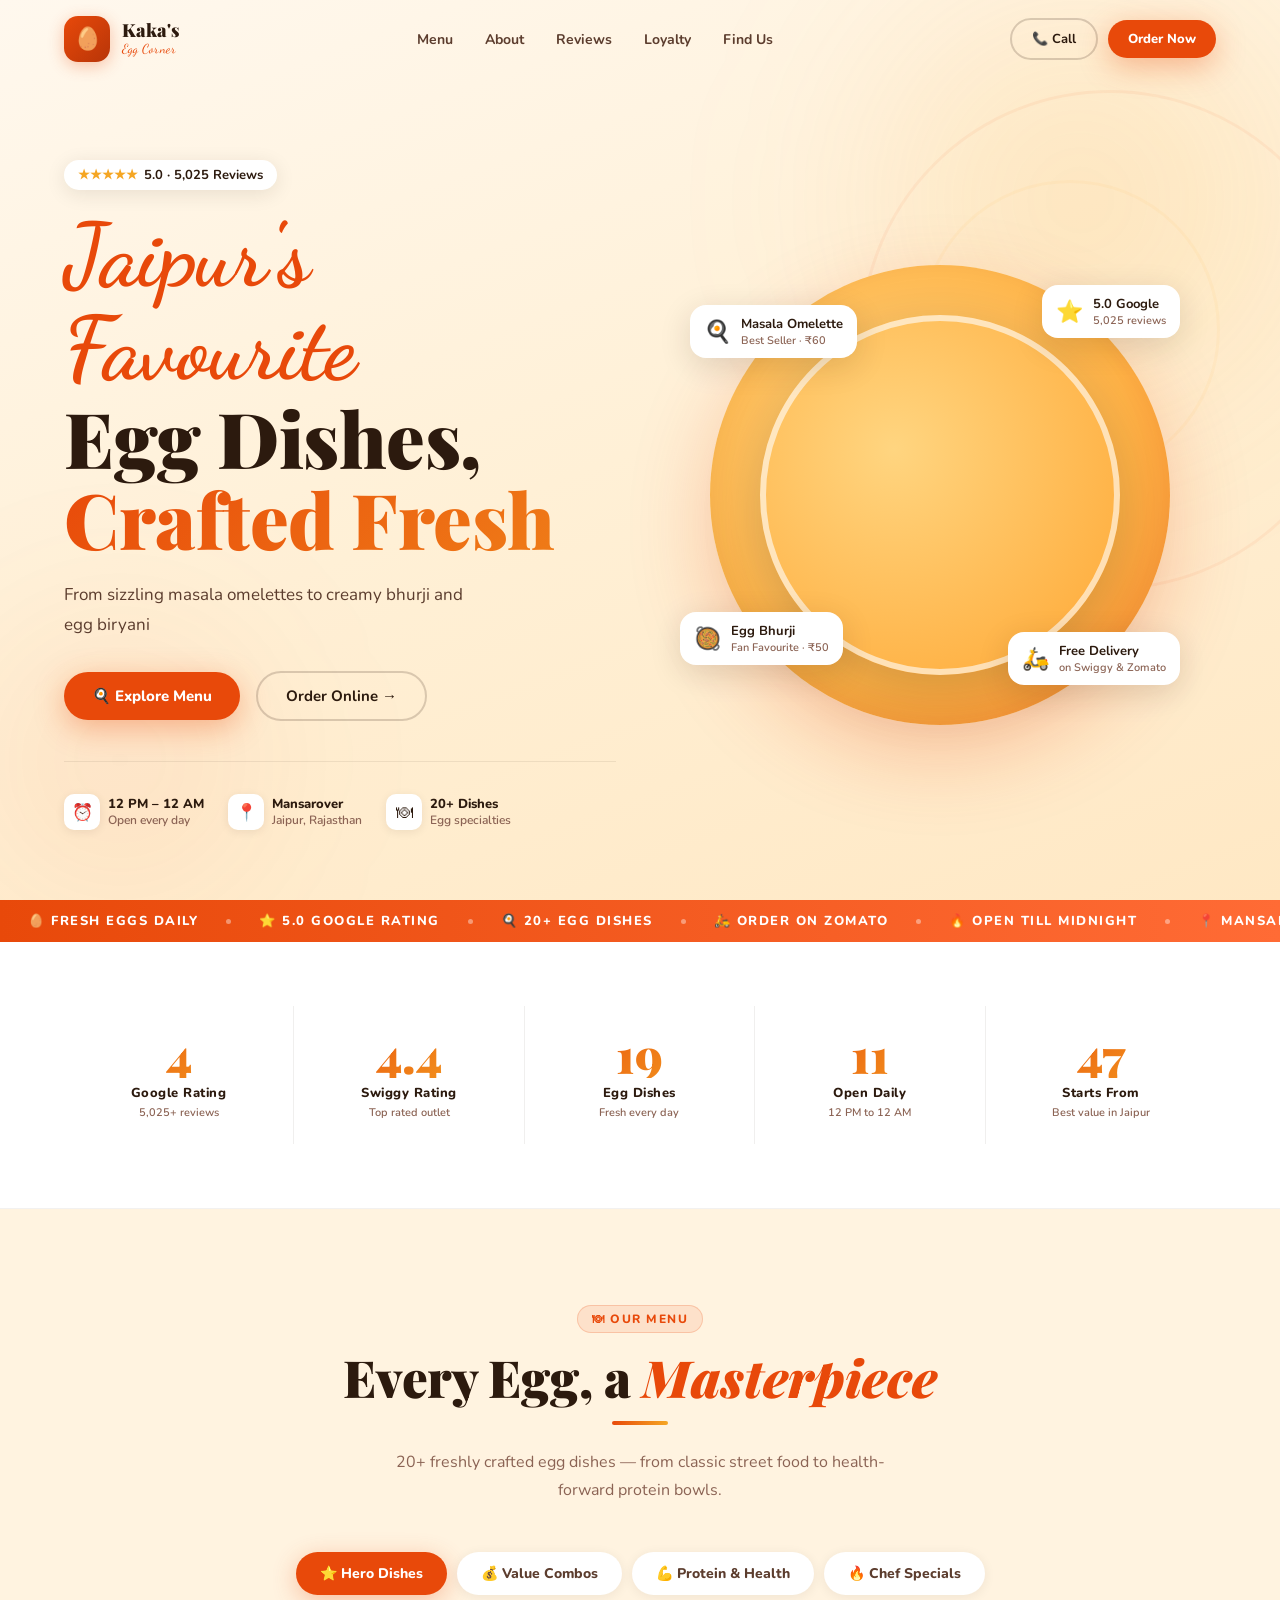
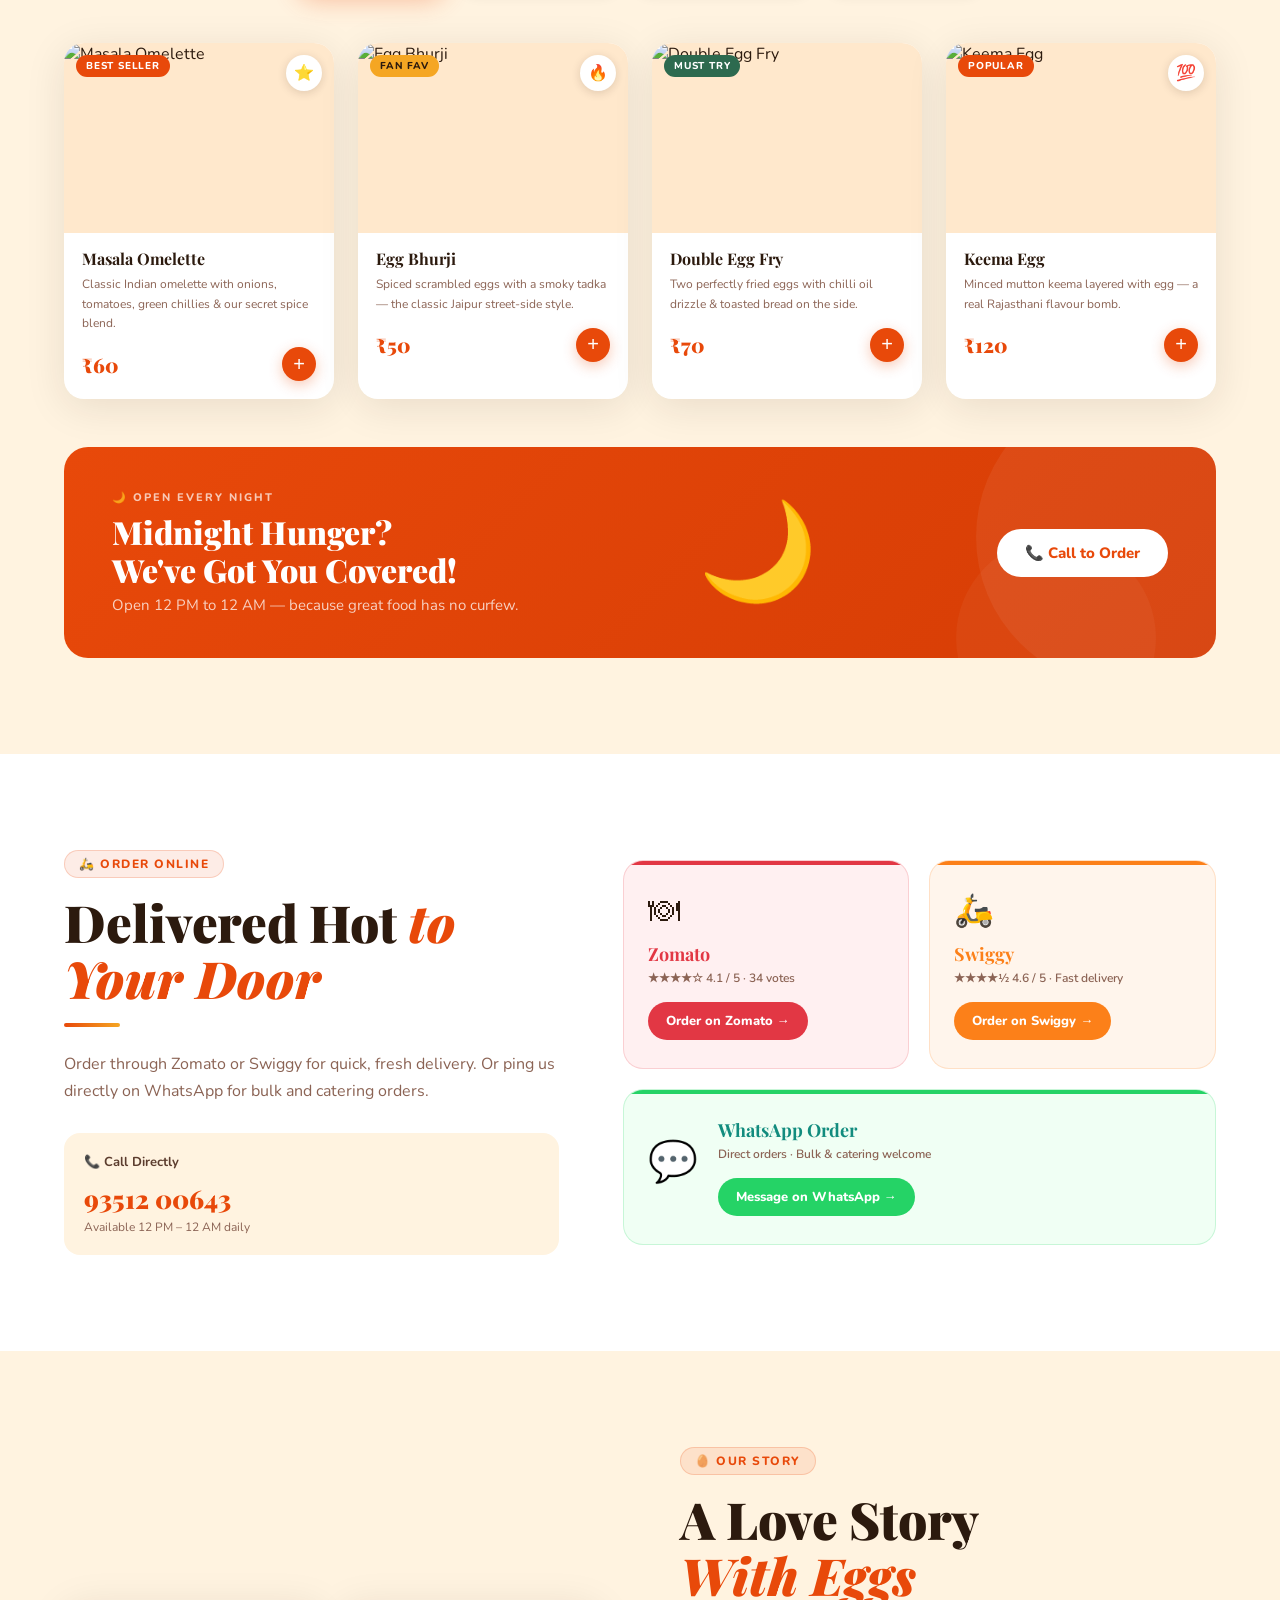
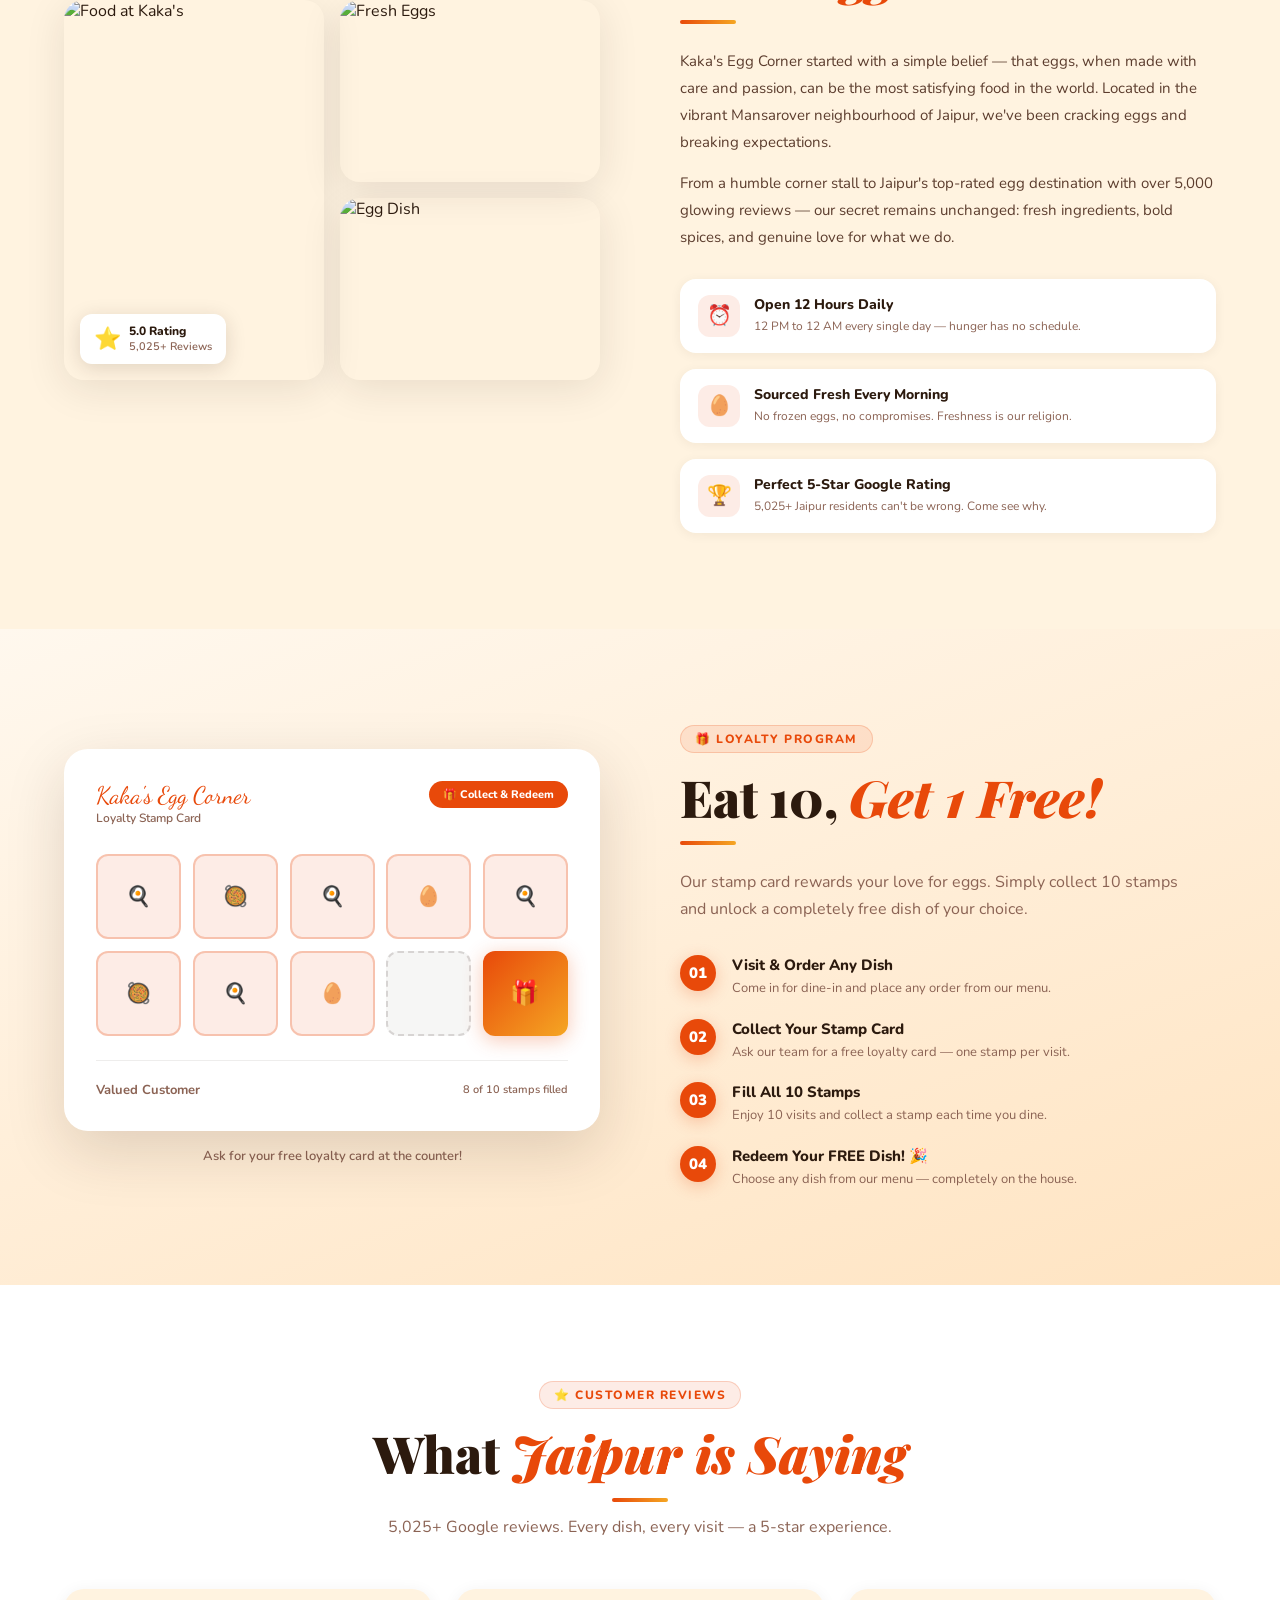
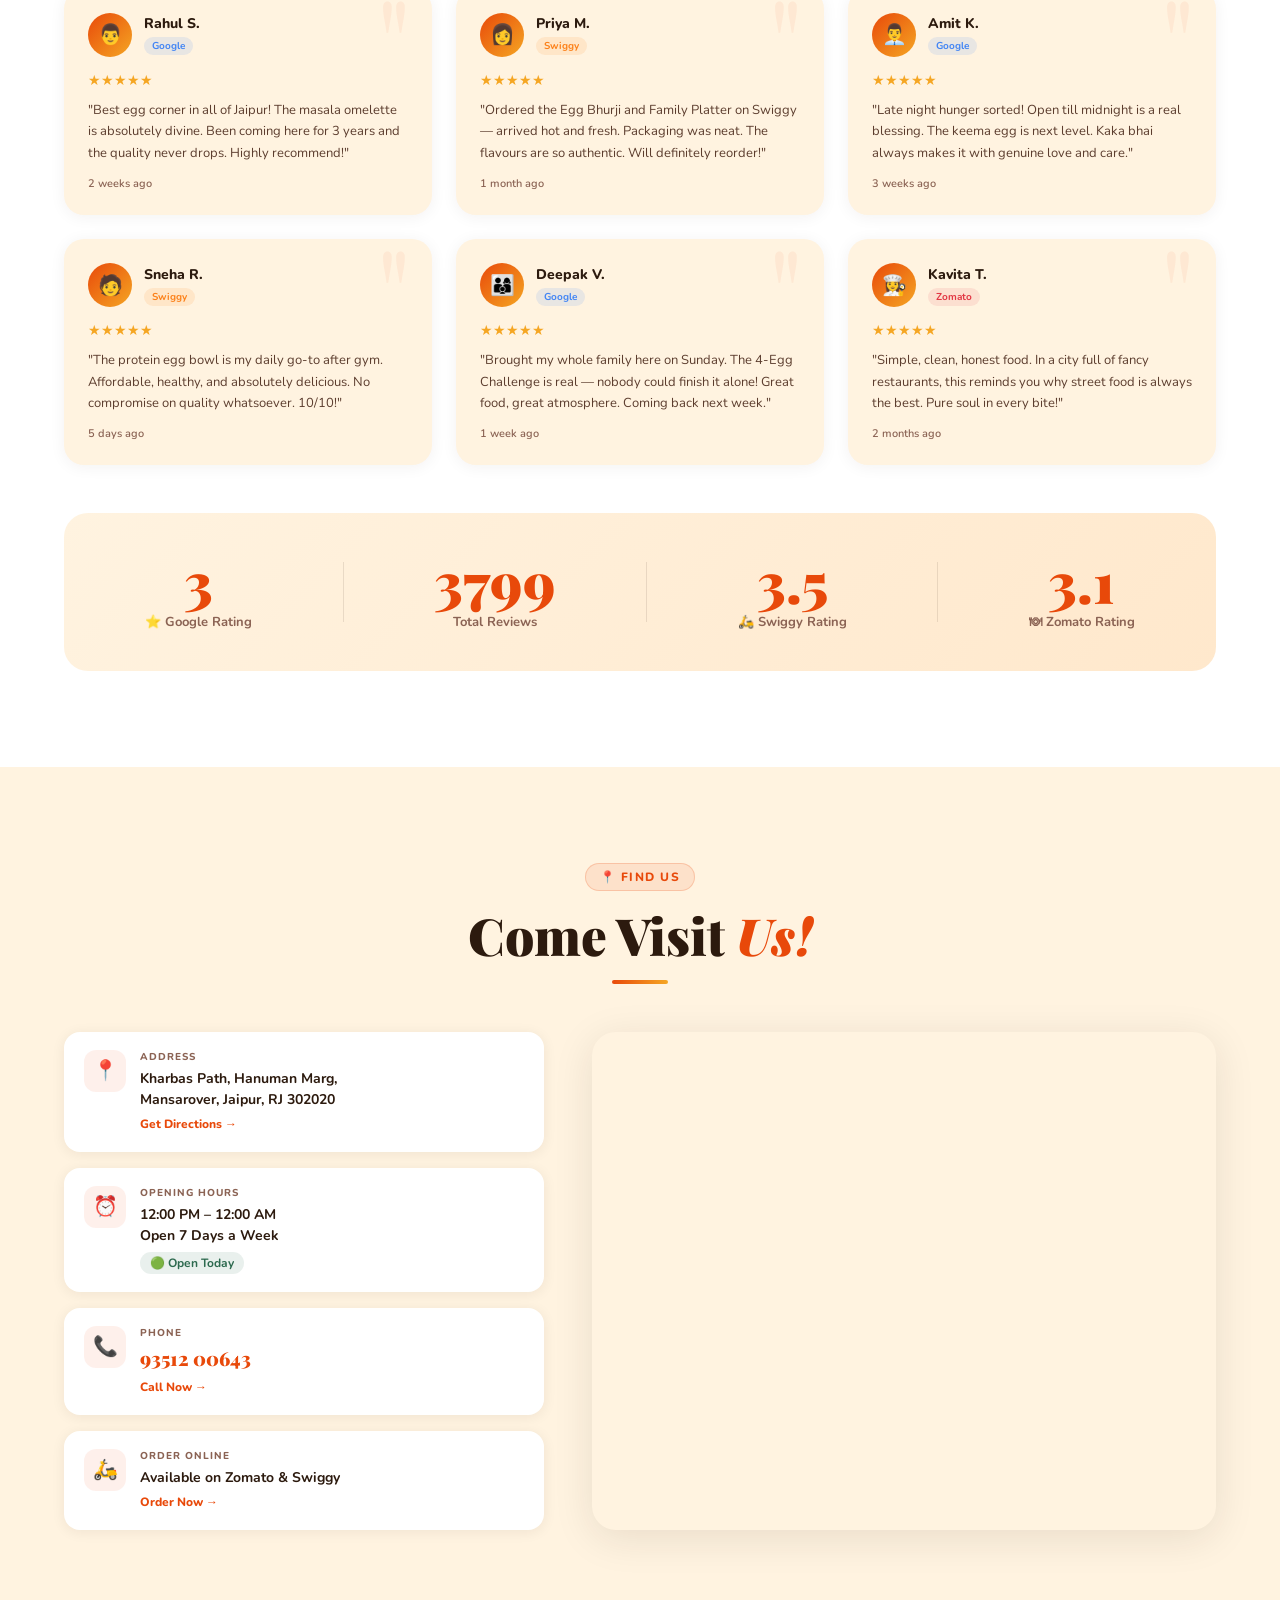
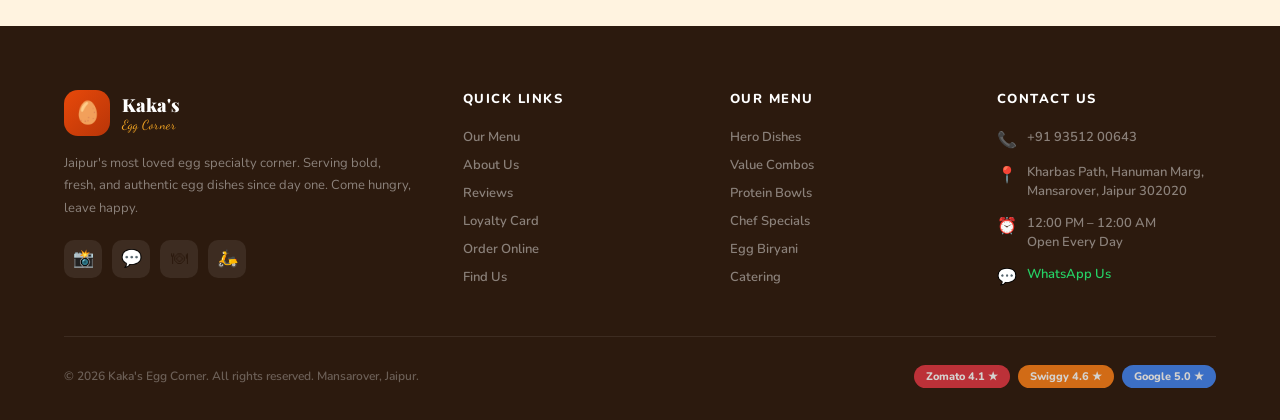
==== index.html @ ade404dc "Add" ====
<!DOCTYPE html>
<html lang="en">
<head>
<meta charset="UTF-8">
<meta name="viewport" content="width=device-width, initial-scale=1.0">
<title>Kaka's Egg Corner — Jaipur's #1 Egg Specialty</title>
<link rel="preconnect" href="https://fonts.googleapis.com">
<link href="https://fonts.googleapis.com/css2?family=Playfair+Display:ital,wght@0,700;0,900;1,700&family=Nunito:wght@400;500;600;700;800&family=Dancing+Script:wght@700&display=swap" rel="stylesheet">
<link rel="stylesheet" href="styles.css">
</head>
<body>

<!-- ===== MOBILE MENU ===== -->
<div class="mobile-menu" id="mobileMenu">
  <button class="mobile-close" onclick="toggleMenu()">&#10005;</button>
  <a href="#menu" onclick="toggleMenu()">Menu</a>
  <a href="#about" onclick="toggleMenu()">About</a>
  <a href="#reviews" onclick="toggleMenu()">Reviews</a>
  <a href="#order" onclick="toggleMenu()">Order</a>
  <a href="#location" onclick="toggleMenu()">Find Us</a>
  <a href="tel:+919351200643" class="btn-primary" style="margin-top:8px">&#128222; Call Now</a>
</div>

<!-- ===== NAVBAR ===== -->
<nav id="navbar">
  <div class="container">
    <div class="nav-inner">
      <a href="#" class="nav-logo">
        <div class="nav-logo-icon">&#129370;</div>
        <div class="nav-logo-text">
          <div class="nav-logo-name">Kaka's</div>
          <div class="nav-logo-sub">Egg Corner</div>
        </div>
      </a>
      <div class="nav-links">
        <a href="#menu">Menu</a>
        <a href="#about">About</a>
        <a href="#reviews">Reviews</a>
        <a href="#loyalty">Loyalty</a>
        <a href="#location">Find Us</a>
      </div>
      <div class="nav-cta">
        <a href="tel:+919351200643" class="btn-outline nav-cta-btn">&#128222; Call</a>
        <a href="#order" class="btn-primary nav-cta-btn">Order Now</a>
      </div>
      <button class="hamburger" onclick="toggleMenu()" aria-label="Menu">
        <span></span><span></span><span></span>
      </button>
    </div>
  </div>
</nav>

<!-- ===== HERO ===== -->
<section id="hero">
  <div class="hero-blob1"></div>
  <div class="hero-blob2"></div>
  <div class="hero-deco1"></div>
  <div class="hero-deco2"></div>
  <div class="container">
    <div class="hero-inner">
      <!-- Text -->
      <div>
        <div class="hero-eyebrow">
          <div class="hero-rating-pill">
            <span class="stars">&#9733;&#9733;&#9733;&#9733;&#9733;</span>
            <span>5.0 &middot; 5,025 Reviews</span>
          </div>
        </div>
        <h1 class="hero-h1">
          <span class="cursive">Jaipur's Favourite</span>
          <span>Egg Dishes,</span><br>
          <span class="highlight">Crafted Fresh</span>
        </h1>
        <p class="hero-desc">
          From sizzling masala omelettes to creamy bhurji and egg biryani — every dish
          made fresh daily with the finest spices. Dine in or order online at Mansarover, Jaipur.
        </p>
        <div class="hero-actions">
          <a href="#menu" class="btn-primary">&#127859; Explore Menu</a>
          <a href="#order" class="btn-outline">Order Online &rarr;</a>
        </div>
        <div class="hero-meta">
          <div class="hero-meta-item">
            <div class="hero-meta-icon">&#9200;</div>
            <div class="hero-meta-text"><strong>12 PM – 12 AM</strong>Open every day</div>
          </div>
          <div class="hero-meta-item">
            <div class="hero-meta-icon">&#128205;</div>
            <div class="hero-meta-text"><strong>Mansarover</strong>Jaipur, Rajasthan</div>
          </div>
          <div class="hero-meta-item">
            <div class="hero-meta-icon">&#127869;</div>
            <div class="hero-meta-text"><strong>20+ Dishes</strong>Egg specialties</div>
          </div>
        </div>
      </div>

      <!-- Visual -->
      <div class="hero-visual">
        <div class="hero-plate-wrap">
          <div class="hero-plate-bg"></div>
          <div class="hero-plate-img">
            <img src="https://images.unsplash.com/photo-1482049016688-2d3e1b311543?w=500&h=500&fit=crop&q=80" alt="Egg Dish">
          </div>

          <div class="float-card fc-tl">
            <div class="float-card-emoji">&#127859;</div>
            <div>
              <div>Masala Omelette</div>
              <div class="float-card-sub">Best Seller &middot; &#8377;60</div>
            </div>
          </div>

          <div class="float-card fc-tr">
            <div class="float-card-emoji">&#11088;</div>
            <div>
              <div>5.0 Google</div>
              <div class="float-card-sub">5,025 reviews</div>
            </div>
          </div>

          <div class="float-card fc-bl">
            <div class="float-card-emoji">&#129368;</div>
            <div>
              <div>Egg Bhurji</div>
              <div class="float-card-sub">Fan Favourite &middot; &#8377;50</div>
            </div>
          </div>

          <div class="float-card fc-br">
            <div class="float-card-emoji">&#128757;</div>
            <div>
              <div>Free Delivery</div>
              <div class="float-card-sub">on Swiggy &amp; Zomato</div>
            </div>
          </div>
        </div>
      </div>
    </div>
  </div>
</section>

<!-- ===== TICKER ===== -->
<div class="ticker-wrap">
  <div class="ticker-track">
    <div class="ticker-item">&#129370; Fresh Eggs Daily</div><div class="ticker-dot"></div>
    <div class="ticker-item">&#11088; 5.0 Google Rating</div><div class="ticker-dot"></div>
    <div class="ticker-item">&#127859; 20+ Egg Dishes</div><div class="ticker-dot"></div>
    <div class="ticker-item">&#128757; Order on Zomato</div><div class="ticker-dot"></div>
    <div class="ticker-item">&#128293; Open Till Midnight</div><div class="ticker-dot"></div>
    <div class="ticker-item">&#128205; Mansarover, Jaipur</div><div class="ticker-dot"></div>
    <div class="ticker-item">&#129370; Fresh Eggs Daily</div><div class="ticker-dot"></div>
    <div class="ticker-item">&#11088; 5.0 Google Rating</div><div class="ticker-dot"></div>
    <div class="ticker-item">&#127859; 20+ Egg Dishes</div><div class="ticker-dot"></div>
    <div class="ticker-item">&#128757; Order on Swiggy</div><div class="ticker-dot"></div>
    <div class="ticker-item">&#128293; Open Till Midnight</div><div class="ticker-dot"></div>
    <div class="ticker-item">&#128205; Mansarover, Jaipur</div><div class="ticker-dot"></div>
  </div>
</div>

<!-- ===== STATS ===== -->
<section id="stats">
  <div class="container">
    <div class="stats-grid">
      <div class="stat-item reveal">
        <div class="stat-num">5.0</div>
        <div class="stat-label">Google Rating</div>
        <div class="stat-sub">5,025+ reviews</div>
      </div>
      <div class="stat-item reveal reveal-delay-1">
        <div class="stat-num">4.6</div>
        <div class="stat-label">Swiggy Rating</div>
        <div class="stat-sub">Top rated outlet</div>
      </div>
      <div class="stat-item reveal reveal-delay-2">
        <div class="stat-num">20+</div>
        <div class="stat-label">Egg Dishes</div>
        <div class="stat-sub">Fresh every day</div>
      </div>
      <div class="stat-item reveal reveal-delay-3">
        <div class="stat-num">12h</div>
        <div class="stat-label">Open Daily</div>
        <div class="stat-sub">12 PM to 12 AM</div>
      </div>
      <div class="stat-item reveal reveal-delay-4">
        <div class="stat-num">&#8377;50</div>
        <div class="stat-label">Starts From</div>
        <div class="stat-sub">Best value in Jaipur</div>
      </div>
    </div>
  </div>
</section>

<!-- ===== MENU ===== -->
<section id="menu" class="section-pad">
  <div class="container">
    <div class="menu-header reveal">
      <span class="tag">&#127869; Our Menu</span>
      <h2 class="section-title">Every Egg, a <em>Masterpiece</em></h2>
      <div class="divider"></div>
      <p class="section-sub" style="margin: 0 auto; text-align: center;">
        20+ freshly crafted egg dishes — from classic street food to health-forward protein bowls.
      </p>
    </div>

    <!-- Tabs -->
    <div class="menu-tabs">
      <button class="tab-btn active" onclick="showTab('hero-dishes',this)">&#11088; Hero Dishes</button>
      <button class="tab-btn" onclick="showTab('combos',this)">&#128176; Value Combos</button>
      <button class="tab-btn" onclick="showTab('protein',this)">&#128170; Protein &amp; Health</button>
      <button class="tab-btn" onclick="showTab('specials',this)">&#128293; Chef Specials</button>
    </div>

    <!-- Hero Dishes -->
    <div id="hero-dishes" class="menu-panel active">
      <div class="dishes-grid">
        <div class="dish-card reveal">
          <div class="dish-img-wrap">
            <img src="https://images.unsplash.com/photo-1510693206972-df098062cb71?w=400&h=220&fit=crop&q=80" alt="Masala Omelette">
            <span class="dish-tag-badge badge-hot">Best Seller</span>
            <span class="dish-popular-badge">&#11088;</span>
          </div>
          <div class="dish-body">
            <div class="dish-name">Masala Omelette</div>
            <div class="dish-desc">Classic Indian omelette with onions, tomatoes, green chillies &amp; our secret spice blend.</div>
            <div class="dish-footer">
              <div class="dish-price">&#8377;60</div>
              <button class="dish-add-btn">+</button>
            </div>
          </div>
        </div>

        <div class="dish-card reveal reveal-delay-1">
          <div class="dish-img-wrap">
            <img src="https://images.unsplash.com/photo-1525351484163-7529414344d8?w=400&h=220&fit=crop&q=80" alt="Egg Bhurji">
            <span class="dish-tag-badge badge-fav">Fan Fav</span>
            <span class="dish-popular-badge">&#128293;</span>
          </div>
          <div class="dish-body">
            <div class="dish-name">Egg Bhurji</div>
            <div class="dish-desc">Spiced scrambled eggs with a smoky tadka — the classic Jaipur street-side style.</div>
            <div class="dish-footer">
              <div class="dish-price">&#8377;50</div>
              <button class="dish-add-btn">+</button>
            </div>
          </div>
        </div>

        <div class="dish-card reveal reveal-delay-2">
          <div class="dish-img-wrap">
            <img src="https://images.unsplash.com/photo-1490645935967-10de6ba17061?w=400&h=220&fit=crop&q=80" alt="Double Egg Fry">
            <span class="dish-tag-badge badge-new">Must Try</span>
          </div>
          <div class="dish-body">
            <div class="dish-name">Double Egg Fry</div>
            <div class="dish-desc">Two perfectly fried eggs with chilli oil drizzle &amp; toasted bread on the side.</div>
            <div class="dish-footer">
              <div class="dish-price">&#8377;70</div>
              <button class="dish-add-btn">+</button>
            </div>
          </div>
        </div>

        <div class="dish-card reveal reveal-delay-3">
          <div class="dish-img-wrap">
            <img src="https://images.unsplash.com/photo-1574484284002-952d92456975?w=400&h=220&fit=crop&q=80" alt="Keema Egg">
            <span class="dish-tag-badge badge-hot">Popular</span>
            <span class="dish-popular-badge">&#128175;</span>
          </div>
          <div class="dish-body">
            <div class="dish-name">Keema Egg</div>
            <div class="dish-desc">Minced mutton keema layered with egg — a real Rajasthani flavour bomb.</div>
            <div class="dish-footer">
              <div class="dish-price">&#8377;120</div>
              <button class="dish-add-btn">+</button>
            </div>
          </div>
        </div>
      </div>
    </div>

    <!-- Value Combos -->
    <div id="combos" class="menu-panel">
      <div class="dishes-grid">
        <div class="dish-card">
          <div class="dish-img-wrap">
            <img src="https://images.unsplash.com/photo-1528736235302-52922df5c122?w=400&h=220&fit=crop&q=80" alt="Student Special">
            <span class="dish-tag-badge badge-deal">&#8377;99 Deal</span>
          </div>
          <div class="dish-body">
            <div class="dish-name">Student Special</div>
            <div class="dish-desc">2 masala omelettes + bread + chai — perfect fuel for students.</div>
            <div class="dish-footer"><div class="dish-price">&#8377;99</div><button class="dish-add-btn">+</button></div>
          </div>
        </div>
        <div class="dish-card">
          <div class="dish-img-wrap">
            <img src="https://images.unsplash.com/photo-1504674900247-0877df9cc836?w=400&h=220&fit=crop&q=80" alt="Egg Feast Box">
            <span class="dish-tag-badge badge-fav">Value</span>
          </div>
          <div class="dish-body">
            <div class="dish-name">Egg Feast Box</div>
            <div class="dish-desc">Bhurji + Omelette + Paratha + Raita — the full spread in one box.</div>
            <div class="dish-footer"><div class="dish-price">&#8377;149</div><button class="dish-add-btn">+</button></div>
          </div>
        </div>
        <div class="dish-card">
          <div class="dish-img-wrap">
            <img src="https://images.unsplash.com/photo-1565299624946-b28f40a0ae38?w=400&h=220&fit=crop&q=80" alt="Night Owl Combo">
          </div>
          <div class="dish-body">
            <div class="dish-name">Night Owl Combo</div>
            <div class="dish-desc">Triple egg dish + masala chai — designed for the midnight hunger crowd.</div>
            <div class="dish-footer"><div class="dish-price">&#8377;130</div><button class="dish-add-btn">+</button></div>
          </div>
        </div>
        <div class="dish-card">
          <div class="dish-img-wrap">
            <img src="https://images.unsplash.com/photo-1498837167922-ddd27525d352?w=400&h=220&fit=crop&q=80" alt="Family Platter">
            <span class="dish-tag-badge badge-new">Share</span>
          </div>
          <div class="dish-body">
            <div class="dish-name">Family Platter</div>
            <div class="dish-desc">6 eggs cooked your style, 4 parathas, 2 chutneys — feeds the whole family.</div>
            <div class="dish-footer"><div class="dish-price">&#8377;220</div><button class="dish-add-btn">+</button></div>
          </div>
        </div>
      </div>
    </div>

    <!-- Protein & Health -->
    <div id="protein" class="menu-panel">
      <div class="dishes-grid">
        <div class="dish-card">
          <div class="dish-img-wrap">
            <img src="https://images.unsplash.com/photo-1512621776951-a57141f2eefd?w=400&h=220&fit=crop&q=80" alt="Protein Bowl">
            <span class="dish-tag-badge badge-new">New</span>
          </div>
          <div class="dish-body">
            <div class="dish-name">Protein Egg Bowl</div>
            <div class="dish-desc">Poached eggs on quinoa with greens &amp; olive drizzle — macro-friendly meal.</div>
            <div class="dish-footer"><div class="dish-price">&#8377;110</div><button class="dish-add-btn">+</button></div>
          </div>
        </div>
        <div class="dish-card">
          <div class="dish-img-wrap">
            <img src="https://images.unsplash.com/photo-1543352634-a1c51d9f1fa7?w=400&h=220&fit=crop&q=80" alt="Keto Platter">
            <span class="dish-tag-badge badge-new">Keto</span>
          </div>
          <div class="dish-body">
            <div class="dish-name">Keto Egg Platter</div>
            <div class="dish-desc">Boiled eggs, avocado salad, no bread — gym-approved, guilt-free eating.</div>
            <div class="dish-footer"><div class="dish-price">&#8377;120</div><button class="dish-add-btn">+</button></div>
          </div>
        </div>
        <div class="dish-card">
          <div class="dish-img-wrap">
            <img src="https://images.unsplash.com/photo-1519984388953-d2406bc725e1?w=400&h=220&fit=crop&q=80" alt="Egg White Omelette">
            <span class="dish-tag-badge badge-new">Low Cal</span>
          </div>
          <div class="dish-body">
            <div class="dish-name">Egg White Omelette</div>
            <div class="dish-desc">Pure protein — egg whites, seasonal vegetables, minimal oil. Clean eating.</div>
            <div class="dish-footer"><div class="dish-price">&#8377;80</div><button class="dish-add-btn">+</button></div>
          </div>
        </div>
        <div class="dish-card">
          <div class="dish-img-wrap">
            <img src="https://images.unsplash.com/photo-1482049016688-2d3e1b311543?w=400&h=220&fit=crop&q=80" alt="Boiled Egg Set">
          </div>
          <div class="dish-body">
            <div class="dish-name">Boiled Egg Set (4)</div>
            <div class="dish-desc">Four perfectly boiled eggs with black salt, pepper &amp; green chutney.</div>
            <div class="dish-footer"><div class="dish-price">&#8377;40</div><button class="dish-add-btn">+</button></div>
          </div>
        </div>
      </div>
    </div>

    <!-- Chef Specials -->
    <div id="specials" class="menu-panel">
      <div class="dishes-grid">
        <div class="dish-card">
          <div class="dish-img-wrap">
            <img src="https://images.unsplash.com/photo-1563379091339-03b21ab4a4f8?w=400&h=220&fit=crop&q=80" alt="Egg Biryani">
            <span class="dish-tag-badge badge-hot">Special</span>
            <span class="dish-popular-badge">&#127835;</span>
          </div>
          <div class="dish-body">
            <div class="dish-name">Egg Biryani</div>
            <div class="dish-desc">Fragrant basmati rice with 3 whole eggs — a Rajasthani twist on a classic.</div>
            <div class="dish-footer"><div class="dish-price">&#8377;160</div><button class="dish-add-btn">+</button></div>
          </div>
        </div>
        <div class="dish-card">
          <div class="dish-img-wrap">
            <img src="https://images.unsplash.com/photo-1569050467447-ce54b3bbc37d?w=400&h=220&fit=crop&q=80" alt="4 Egg Challenge">
            <span class="dish-tag-badge badge-deal">Challenge</span>
            <span class="dish-popular-badge">&#128293;</span>
          </div>
          <div class="dish-body">
            <div class="dish-name">4-Egg Challenge</div>
            <div class="dish-desc">Loaded 4-egg masala omelette — dare to finish it alone? A social media moment!</div>
            <div class="dish-footer"><div class="dish-price">&#8377;160</div><button class="dish-add-btn">+</button></div>
          </div>
        </div>
        <div class="dish-card">
          <div class="dish-img-wrap">
            <img src="https://images.unsplash.com/photo-1559847844-5315695dadae?w=400&h=220&fit=crop&q=80" alt="Egg Curry">
            <span class="dish-tag-badge badge-hot">Popular</span>
          </div>
          <div class="dish-body">
            <div class="dish-name">Egg Curry Rice Box</div>
            <div class="dish-desc">Rich spicy egg curry with steamed basmati rice — a delivery crowd favourite.</div>
            <div class="dish-footer"><div class="dish-price">&#8377;130</div><button class="dish-add-btn">+</button></div>
          </div>
        </div>
        <div class="dish-card">
          <div class="dish-img-wrap">
            <img src="https://images.unsplash.com/photo-1565557623262-b51c2513a641?w=400&h=220&fit=crop&q=80" alt="Egg Wrap">
            <span class="dish-tag-badge badge-new">New</span>
          </div>
          <div class="dish-body">
            <div class="dish-name">Masala Egg Wrap</div>
            <div class="dish-desc">Bhurji wrapped in soft roti with mint chutney, onions &amp; chaat masala.</div>
            <div class="dish-footer"><div class="dish-price">&#8377;90</div><button class="dish-add-btn">+</button></div>
          </div>
        </div>
      </div>
    </div>

    <!-- Special Banner -->
    <div class="special-banner reveal">
      <div class="special-banner-text">
        <div class="special-banner-eyebrow">&#127769; Open Every Night</div>
        <h3>Midnight Hunger?<br>We've Got You Covered!</h3>
        <p>Open 12 PM to 12 AM — because great food has no curfew.</p>
      </div>
      <div class="special-banner-img">&#127769;</div>
      <a href="tel:+919351200643" class="special-banner-cta">&#128222; Call to Order</a>
    </div>
  </div>
</section>

<!-- ===== ORDER ONLINE ===== -->
<section id="order">
  <div class="container">
    <div class="order-inner">
      <div class="reveal">
        <span class="tag">&#128757; Order Online</span>
        <h2 class="section-title">Delivered Hot <em>to Your Door</em></h2>
        <div class="divider"></div>
        <p class="section-sub">
          Order through Zomato or Swiggy for quick, fresh delivery. Or ping us directly on WhatsApp for bulk and catering orders.
        </p>
        <div class="order-call-box">
          <div class="order-call-label">&#128222; Call Directly</div>
          <a href="tel:+919351200643" class="order-call-number">93512 00643</a>
          <div class="order-call-hours">Available 12 PM – 12 AM daily</div>
        </div>
      </div>


      <div class="reveal reveal-delay-1">
        <div class="order-platforms">
          <a href="https://www.zomato.com" target="_blank" rel="noopener" class="platform-card pc-zomato">
            <div class="pc-logo">&#127869;</div>
            <div class="pc-name">Zomato</div>
            <div class="pc-rating">&#9733;&#9733;&#9733;&#9733;&#9734; 4.1 / 5 &middot; 34 votes</div>
            <div class="pc-cta">Order on Zomato &rarr;</div>
          </a>
          <a href="https://www.swiggy.com" target="_blank" rel="noopener" class="platform-card pc-swiggy">
            <div class="pc-logo">&#128757;</div>
            <div class="pc-name">Swiggy</div>
            <div class="pc-rating">&#9733;&#9733;&#9733;&#9733;&#189; 4.6 / 5 &middot; Fast delivery</div>
            <div class="pc-cta">Order on Swiggy &rarr;</div>
          </a>
          <a href="https://wa.me/919351200643?text=Hi%20Kaka's%20Egg%20Corner!%20I'd%20like%20to%20order." target="_blank" rel="noopener" class="platform-card pc-whatsapp">
            <div class="pc-logo">&#128172;</div>
            <div class="pc-whatsapp-body">
              <div class="pc-name">WhatsApp Order</div>
              <div class="pc-rating">Direct orders &middot; Bulk &amp; catering welcome</div>
              <div class="pc-cta">Message on WhatsApp &rarr;</div>
            </div>
          </a>
        </div>
      </div>
    </div>
  </div>
</section>

<!-- ===== ABOUT ===== -->
<section id="about">
  <div class="container">
    <div class="about-inner">
      <!-- Images -->
      <div class="about-img-grid reveal">
        <div class="about-img-card aig-big">
          <img src="https://images.unsplash.com/photo-1504674900247-0877df9cc836?w=400&h=500&fit=crop&q=80" alt="Food at Kaka's" style="height:100%;min-height:380px">
          <div class="about-badge">
            <div class="about-badge-icon">&#11088;</div>
            <div class="about-badge-text">5.0 Rating<span>5,025+ Reviews</span></div>
          </div>
        </div>
        <div class="about-img-card">
          <img src="https://images.unsplash.com/photo-1565299585323-38d6b0865b47?w=300&h=200&fit=crop&q=80" alt="Fresh Eggs" style="height:180px">
        </div>
        <div class="about-img-card">
          <img src="https://images.unsplash.com/photo-1482049016688-2d3e1b311543?w=300&h=200&fit=crop&q=80" alt="Egg Dish" style="height:180px">
        </div>
      </div>

      <!-- Text -->
      <div class="reveal reveal-delay-1">
        <span class="tag">&#129370; Our Story</span>
        <h2 class="section-title">A Love Story<br><em>With Eggs</em></h2>
        <div class="divider"></div>
        <p class="about-text">
          Kaka's Egg Corner started with a simple belief — that eggs, when made with care
          and passion, can be the most satisfying food in the world. Located in the vibrant
          Mansarover neighbourhood of Jaipur, we've been cracking eggs and breaking expectations.
        </p>
        <p class="about-text">
          From a humble corner stall to Jaipur's top-rated egg destination with over 5,000
          glowing reviews — our secret remains unchanged: fresh ingredients, bold spices,
          and genuine love for what we do.
        </p>
        <div class="usp-list">
          <div class="usp-item">
            <div class="usp-icon">&#9200;</div>
            <div><div class="usp-title">Open 12 Hours Daily</div><div class="usp-desc">12 PM to 12 AM every single day — hunger has no schedule.</div></div>
          </div>
          <div class="usp-item">
            <div class="usp-icon">&#129370;</div>
            <div><div class="usp-title">Sourced Fresh Every Morning</div><div class="usp-desc">No frozen eggs, no compromises. Freshness is our religion.</div></div>
          </div>
          <div class="usp-item">
            <div class="usp-icon">&#127942;</div>
            <div><div class="usp-title">Perfect 5-Star Google Rating</div><div class="usp-desc">5,025+ Jaipur residents can't be wrong. Come see why.</div></div>
          </div>
        </div>
      </div>
    </div>
  </div>
</section>

<!-- ===== LOYALTY ===== -->
<section id="loyalty">
  <div class="container">
    <div class="loyalty-inner">
      <!-- Card visual -->
      <div class="reveal">
        <div class="loyalty-card-visual">
          <div class="loyalty-card-top">
            <div>
              <div class="loyalty-card-brand">Kaka's Egg Corner</div>
              <div class="loyalty-card-subtitle">Loyalty Stamp Card</div>
            </div>
            <div class="loyalty-card-badge">&#127873; Collect &amp; Redeem</div>
          </div>
          <div class="stamp-grid">
            <div class="stamp filled">&#127859;</div>
            <div class="stamp filled">&#129368;</div>
            <div class="stamp filled">&#127859;</div>
            <div class="stamp filled">&#129370;</div>
            <div class="stamp filled">&#127859;</div>
            <div class="stamp filled">&#129368;</div>
            <div class="stamp filled">&#127859;</div>
            <div class="stamp filled">&#129370;</div>
            <div class="stamp empty"></div>
            <div class="stamp reward">&#127873;</div>
          </div>
          <div class="loyalty-card-footer">
            <div class="loyalty-card-name">Valued Customer</div>
            <div class="loyalty-card-expiry">8 of 10 stamps filled</div>
          </div>
        </div>
        <p class="loyalty-card-note">Ask for your free loyalty card at the counter!</p>
      </div>

      <!-- Steps -->
      <div class="reveal reveal-delay-1">
        <span class="tag">&#127873; Loyalty Program</span>
        <h2 class="section-title">Eat 10, <em>Get 1 Free!</em></h2>
        <div class="divider"></div>
        <p class="section-sub" style="margin-bottom:32px;">
          Our stamp card rewards your love for eggs. Simply collect 10 stamps and unlock a completely free dish of your choice.
        </p>
        <div class="loyalty-steps">
          <div class="loyalty-step">
            <div class="step-num">01</div>
            <div><div class="step-title">Visit &amp; Order Any Dish</div><div class="step-desc">Come in for dine-in and place any order from our menu.</div></div>
          </div>
          <div class="loyalty-step">
            <div class="step-num">02</div>
            <div><div class="step-title">Collect Your Stamp Card</div><div class="step-desc">Ask our team for a free loyalty card — one stamp per visit.</div></div>
          </div>
          <div class="loyalty-step">
            <div class="step-num">03</div>
            <div><div class="step-title">Fill All 10 Stamps</div><div class="step-desc">Enjoy 10 visits and collect a stamp each time you dine.</div></div>
          </div>
          <div class="loyalty-step">
            <div class="step-num">04</div>
            <div><div class="step-title">Redeem Your FREE Dish! &#127881;</div><div class="step-desc">Choose any dish from our menu — completely on the house.</div></div>
          </div>
        </div>
      </div>
    </div>
  </div>
</section>

<!-- ===== REVIEWS ===== -->
<section id="reviews">
  <div class="container">
    <div class="reviews-header reveal">
      <span class="tag">&#11088; Customer Reviews</span>
      <h2 class="section-title">What <em>Jaipur is Saying</em></h2>
      <div class="divider"></div>
      <p class="section-sub" style="margin: 0 auto; text-align: center;">
        5,025+ Google reviews. Every dish, every visit — a 5-star experience.
      </p>
    </div>

    <div class="reviews-grid">
      <div class="review-card reveal">
        <div class="review-top">
          <div class="review-avatar">&#128104;</div>
          <div>
            <div class="review-name">Rahul S.</div>
            <span class="review-platform rp-google">Google</span>
          </div>
        </div>
        <div class="review-stars">&#9733;&#9733;&#9733;&#9733;&#9733;</div>
        <div class="review-text">"Best egg corner in all of Jaipur! The masala omelette is absolutely divine. Been coming here for 3 years and the quality never drops. Highly recommend!"</div>
        <div class="review-date">2 weeks ago</div>
      </div>
      <div class="review-card reveal reveal-delay-1">
        <div class="review-top">
          <div class="review-avatar">&#128105;</div>
          <div>
            <div class="review-name">Priya M.</div>
            <span class="review-platform rp-swiggy">Swiggy</span>
          </div>
        </div>
        <div class="review-stars">&#9733;&#9733;&#9733;&#9733;&#9733;</div>
        <div class="review-text">"Ordered the Egg Bhurji and Family Platter on Swiggy — arrived hot and fresh. Packaging was neat. The flavours are so authentic. Will definitely reorder!"</div>
        <div class="review-date">1 month ago</div>
      </div>
      <div class="review-card reveal reveal-delay-2">
        <div class="review-top">
          <div class="review-avatar">&#128104;&#8205;&#128188;</div>
          <div>
            <div class="review-name">Amit K.</div>
            <span class="review-platform rp-google">Google</span>
          </div>
        </div>
        <div class="review-stars">&#9733;&#9733;&#9733;&#9733;&#9733;</div>
        <div class="review-text">"Late night hunger sorted! Open till midnight is a real blessing. The keema egg is next level. Kaka bhai always makes it with genuine love and care."</div>
        <div class="review-date">3 weeks ago</div>
      </div>
      <div class="review-card reveal">
        <div class="review-top">
          <div class="review-avatar">&#129489;</div>
          <div>
            <div class="review-name">Sneha R.</div>
            <span class="review-platform rp-swiggy">Swiggy</span>
          </div>
        </div>
        <div class="review-stars">&#9733;&#9733;&#9733;&#9733;&#9733;</div>
        <div class="review-text">"The protein egg bowl is my daily go-to after gym. Affordable, healthy, and absolutely delicious. No compromise on quality whatsoever. 10/10!"</div>
        <div class="review-date">5 days ago</div>
      </div>
      <div class="review-card reveal reveal-delay-1">
        <div class="review-top">
          <div class="review-avatar">&#128104;&#8205;&#128105;&#8205;&#128102;</div>
          <div>
            <div class="review-name">Deepak V.</div>
            <span class="review-platform rp-google">Google</span>
          </div>
        </div>
        <div class="review-stars">&#9733;&#9733;&#9733;&#9733;&#9733;</div>
        <div class="review-text">"Brought my whole family here on Sunday. The 4-Egg Challenge is real — nobody could finish it alone! Great food, great atmosphere. Coming back next week."</div>
        <div class="review-date">1 week ago</div>
      </div>
      <div class="review-card reveal reveal-delay-2">
        <div class="review-top">
          <div class="review-avatar">&#128105;&#8205;&#127859;</div>
          <div>
            <div class="review-name">Kavita T.</div>
            <span class="review-platform rp-zomato">Zomato</span>
          </div>
        </div>
        <div class="review-stars">&#9733;&#9733;&#9733;&#9733;&#9733;</div>
        <div class="review-text">"Simple, clean, honest food. In a city full of fancy restaurants, this reminds you why street food is always the best. Pure soul in every bite!"</div>
        <div class="review-date">2 months ago</div>
      </div>
    </div>

    <div class="reviews-summary reveal">
      <div class="rs-item">
        <div class="rs-num">5.0</div>
        <div class="rs-label">&#11088; Google Rating</div>
      </div>
      <div class="rs-divider"></div>
      <div class="rs-item">
        <div class="rs-num">5,025+</div>
        <div class="rs-label">Total Reviews</div>
      </div>
      <div class="rs-divider"></div>
      <div class="rs-item">
        <div class="rs-num">4.6</div>
        <div class="rs-label">&#128757; Swiggy Rating</div>
      </div>
      <div class="rs-divider"></div>
      <div class="rs-item">
        <div class="rs-num">4.1</div>
        <div class="rs-label">&#127869; Zomato Rating</div>
      </div>
    </div>
  </div>
</section>

<!-- ===== LOCATION ===== -->
<section id="location">
  <div class="container">
    <div style="text-align:center; margin-bottom:48px;" class="reveal">
      <span class="tag">&#128205; Find Us</span>
      <h2 class="section-title">Come Visit <em>Us!</em></h2>
      <div class="divider" style="margin: 16px auto 0;"></div>
    </div>
    <div class="location-inner">
      <div class="location-info reveal">
        <div class="info-card">
          <div class="info-icon">&#128205;</div>
          <div>
            <div class="info-label">Address</div>
            <div class="info-value">Kharbas Path, Hanuman Marg,<br>Mansarover, Jaipur, RJ 302020</div>
            <a href="https://maps.google.com/?q=Kaka's+Egg+Corner+Mansarover+Jaipur" target="_blank" class="info-action">Get Directions &rarr;</a>
          </div>
        </div>
        <div class="info-card">
          <div class="info-icon">&#9200;</div>
          <div>
            <div class="info-label">Opening Hours</div>
            <div class="info-value">12:00 PM – 12:00 AM<br>Open 7 Days a Week</div>
            <div class="open-badge">&#128994; Open Today</div>
          </div>
        </div>
        <div class="info-card">
          <div class="info-icon">&#128222;</div>
          <div>
            <div class="info-label">Phone</div>
            <div class="info-value"><a href="tel:+919351200643" class="info-phone">93512 00643</a></div>
            <a href="tel:+919351200643" class="info-action">Call Now &rarr;</a>
          </div>
        </div>
        <div class="info-card">
          <div class="info-icon">&#128757;</div>
          <div>
            <div class="info-label">Order Online</div>
            <div class="info-value">Available on Zomato &amp; Swiggy</div>
            <a href="#order" class="info-action">Order Now &rarr;</a>
          </div>
        </div>
      </div>
      <div class="map-wrap reveal reveal-delay-1">
        <iframe
          src="https://www.google.com/maps/place/Kaka's+Egg+Corner/@26.8587444,75.747515,17z/data=!3m1!4b1!4m6!3m5!1s0x396db5006a1e3eb3:0x4aacf949392303f0!8m2!3d26.8587396!4d75.7500899!16s%2Fg%2F11mstrycpy?entry=ttu&g_ep=EgoyMDI2MDQwNi4wIKXMDSoASAFQAw%3D%3D"
          allowfullscreen="" loading="lazy" referrerpolicy="no-referrer-when-downgrade"
          title="Kaka's Egg Corner Map"
        ></iframe>
      </div>
    </div>
  </div>
</section>

<!-- ===== FOOTER ===== -->
<footer>
  <div class="container">
    <div class="footer-grid">
      <div class="footer-brand">
        <div class="footer-logo">
          <div class="footer-logo-icon">&#129370;</div>
          <div>
            <div class="footer-logo-name">Kaka's</div>
            <div class="footer-logo-sub">Egg Corner</div>
          </div>
        </div>
        <p class="footer-desc">
          Jaipur's most loved egg specialty corner. Serving bold, fresh, and authentic egg dishes since day one. Come hungry, leave happy.
        </p>
        <div class="footer-socials">
          <a href="https://www.instagram.com/" target="_blank" class="social-btn" title="Instagram">&#128248;</a>
          <a href="https://wa.me/919351200643" target="_blank" class="social-btn" title="WhatsApp">&#128172;</a>
          <a href="https://www.zomato.com" target="_blank" class="social-btn" title="Zomato">&#127869;</a>
          <a href="https://www.swiggy.com" target="_blank" class="social-btn" title="Swiggy">&#128757;</a>
        </div>
      </div>

      <div>
        <div class="footer-heading">Quick Links</div>
        <div class="footer-links">
          <a href="#menu">Our Menu</a>
          <a href="#about">About Us</a>
          <a href="#reviews">Reviews</a>
          <a href="#loyalty">Loyalty Card</a>
          <a href="#order">Order Online</a>
          <a href="#location">Find Us</a>
        </div>
      </div>

      <div>
        <div class="footer-heading">Our Menu</div>
        <div class="footer-links">
          <a href="#menu">Hero Dishes</a>
          <a href="#menu">Value Combos</a>
          <a href="#menu">Protein Bowls</a>
          <a href="#menu">Chef Specials</a>
          <a href="#menu">Egg Biryani</a>
          <a href="#menu">Catering</a>
        </div>
      </div>

      <div>
        <div class="footer-heading">Contact Us</div>
        <div class="footer-contact">
          <div class="fc-item">
            <div class="fc-icon">&#128222;</div>
            <div class="fc-text"><a href="tel:+919351200643" style="color:rgba(255,255,255,0.45)">+91 93512 00643</a></div>
          </div>
          <div class="fc-item">
            <div class="fc-icon">&#128205;</div>
            <div class="fc-text">Kharbas Path, Hanuman Marg,<br>Mansarover, Jaipur 302020</div>
          </div>
          <div class="fc-item">
            <div class="fc-icon">&#9200;</div>
            <div class="fc-text">12:00 PM – 12:00 AM<br>Open Every Day</div>
          </div>
          <div class="fc-item">
            <div class="fc-icon">&#128172;</div>
            <div class="fc-text"><a href="https://wa.me/919351200643" target="_blank" style="color:var(--whatsapp)">WhatsApp Us</a></div>
          </div>
        </div>
      </div>
    </div>

    <div class="footer-bottom">
      <div class="footer-copy">&copy; 2026 Kaka's Egg Corner. All rights reserved. Mansarover, Jaipur.</div>
      <div class="footer-badges">
        <span class="footer-badge fb-z">Zomato 4.1 &#9733;</span>
        <span class="footer-badge fb-s">Swiggy 4.6 &#9733;</span>
        <span class="footer-badge fb-g">Google 5.0 &#9733;</span>
      </div>
    </div>
  </div>
</footer>

<!-- ===== BACK TO TOP ===== -->
<a href="#" id="backToTop" title="Back to top">&uarr;</a>

<script src="script.js"></script>
</body>
</html>
---- styles.css ----
/* ===== RESET & BASE ===== */
*, *::before, *::after { box-sizing: border-box; margin: 0; padding: 0; }
html { scroll-behavior: smooth; }
body {
  font-family: 'Nunito', sans-serif;
  background: #FFFBF5;
  color: #2C1A0E;
  overflow-x: hidden;
}
img { display: block; width: 100%; object-fit: cover; }
a { text-decoration: none; color: inherit; }

/* ===== VARIABLES ===== */
:root {
  --spice:    #E8490A;
  --spice-dk: #B83508;
  --spice-lt: #FF6B35;
  --gold:     #F5A623;
  --gold-lt:  #FFD166;
  --cream:    #FFFBF5;
  --cream2:   #FFF3E0;
  --cream3:   #FFE8CC;
  --brown:    #2C1A0E;
  --brown-md: #5C3D2E;
  --brown-lt: #8B6354;
  --green:    #2D6A4F;
  --red-tag:  #E23744;
  --swiggy:   #FC8019;
  --google:   #4285F4;
  --whatsapp: #25D366;
  --radius:   16px;
  --shadow:   0 8px 40px rgba(44,26,14,0.10);
  --shadow-lg:0 20px 60px rgba(44,26,14,0.15);
}

/* ===== UTILITIES ===== */
.container { max-width: 1200px; margin: 0 auto; padding: 0 24px; }
.section-pad { padding: 96px 0; }
.tag {
  display: inline-flex; align-items: center; gap: 6px;
  background: rgba(232,73,10,0.10); color: var(--spice);
  border: 1px solid rgba(232,73,10,0.20);
  font-size: 12px; font-weight: 800; letter-spacing: 1.5px;
  text-transform: uppercase; padding: 5px 14px; border-radius: 100px;
  margin-bottom: 16px;
}
.btn-primary {
  display: inline-flex; align-items: center; gap: 8px;
  background: var(--spice); color: #fff;
  font-family: 'Nunito', sans-serif; font-weight: 800; font-size: 15px;
  padding: 14px 28px; border-radius: 50px;
  box-shadow: 0 8px 30px rgba(232,73,10,0.35);
  transition: all .3s cubic-bezier(.34,1.56,.64,1);
  border: none; cursor: pointer;
}
.btn-primary:hover { transform: translateY(-3px); box-shadow: 0 14px 40px rgba(232,73,10,0.45); background: var(--spice-lt); }
.btn-outline {
  display: inline-flex; align-items: center; gap: 8px;
  background: transparent; color: var(--brown);
  font-family: 'Nunito', sans-serif; font-weight: 700; font-size: 15px;
  padding: 13px 28px; border-radius: 50px;
  border: 2px solid rgba(44,26,14,0.18);
  transition: all .3s ease; cursor: pointer;
}
.btn-outline:hover { border-color: var(--spice); color: var(--spice); background: rgba(232,73,10,0.05); }
.section-title {
  font-family: 'Playfair Display', serif;
  font-size: clamp(2rem, 5vw, 3.2rem);
  font-weight: 900; color: var(--brown); line-height: 1.1;
  margin-bottom: 12px;
}
.section-title em { font-style: italic; color: var(--spice); }
.section-sub { font-size: 16px; color: var(--brown-lt); line-height: 1.7; max-width: 520px; }
.divider {
  width: 56px; height: 4px; border-radius: 4px;
  background: linear-gradient(90deg, var(--spice), var(--gold));
  margin: 16px 0 24px;
}

/* ===== NAVBAR ===== */
#navbar {
  position: fixed; top: 0; left: 0; right: 0; z-index: 1000;
  padding: 16px 0;
  transition: all .4s ease;
}
#navbar.scrolled {
  background: rgba(255,251,245,0.96);
  backdrop-filter: blur(16px);
  box-shadow: 0 2px 24px rgba(44,26,14,0.08);
  padding: 12px 0;
}
.nav-inner {
  display: flex; align-items: center; justify-content: space-between;
}
.nav-logo { display: flex; align-items: center; gap: 12px; }
.nav-logo-icon {
  width: 46px; height: 46px; border-radius: 14px;
  background: linear-gradient(135deg, var(--spice), var(--spice-dk));
  display: flex; align-items: center; justify-content: center;
  font-size: 22px; box-shadow: 0 4px 16px rgba(232,73,10,0.30);
  flex-shrink: 0;
}
.nav-logo-text { line-height: 1.2; }
.nav-logo-name {
  font-family: 'Playfair Display', serif;
  font-size: 18px; font-weight: 900; color: var(--brown);
}
.nav-logo-sub {
  font-family: 'Dancing Script', cursive;
  font-size: 13px; color: var(--spice); letter-spacing: .5px;
}
.nav-links { display: flex; align-items: center; gap: 32px; }
.nav-links a {
  font-weight: 700; font-size: 14px; color: var(--brown-md);
  position: relative; transition: color .2s;
}
.nav-links a::after {
  content: ''; position: absolute; bottom: -3px; left: 0;
  width: 0; height: 2px; background: var(--spice); border-radius: 2px;
  transition: width .3s ease;
}
.nav-links a:hover { color: var(--spice); }
.nav-links a:hover::after { width: 100%; }
.nav-cta { display: flex; align-items: center; gap: 10px; }
.hamburger {
  display: none; flex-direction: column; gap: 5px;
  background: none; border: none; cursor: pointer; padding: 4px;
}
.hamburger span {
  width: 24px; height: 2.5px; background: var(--brown);
  border-radius: 2px; transition: all .3s;
}
.mobile-menu {
  display: none; position: fixed; inset: 0; z-index: 999;
  background: var(--cream); flex-direction: column;
  align-items: center; justify-content: center; gap: 32px;
}
.mobile-menu.open { display: flex; }
.mobile-menu a {
  font-family: 'Playfair Display', serif;
  font-size: 2rem; font-weight: 700; color: var(--brown);
  transition: color .2s;
}
.mobile-menu a:hover { color: var(--spice); }
.mobile-close {
  position: absolute; top: 24px; right: 24px;
  background: none; border: none; font-size: 28px; cursor: pointer; color: var(--brown);
}

/* ===== HERO ===== */
#hero {
  min-height: 100vh;
  background: linear-gradient(160deg, #FFF8EE 0%, #FFF0D6 50%, #FFE8C4 100%);
  display: flex; align-items: center;
  padding-top: 90px;
  position: relative; overflow: hidden;
}
.hero-blob1, .hero-blob2 {
  position: absolute; border-radius: 50%;
  pointer-events: none; filter: blur(80px);
}
.hero-blob1 {
  width: 600px; height: 600px; right: -100px; top: -100px;
  background: radial-gradient(circle, rgba(245,166,35,0.18), transparent 70%);
}
.hero-blob2 {
  width: 400px; height: 400px; left: -80px; bottom: -60px;
  background: radial-gradient(circle, rgba(232,73,10,0.10), transparent 70%);
}
.hero-deco {
  position: absolute; border-radius: 50%;
  pointer-events: none; opacity: .06;
}
.hero-deco1 { width:500px;height:500px; right:-80px;top:10%; border:3px solid var(--spice); position: absolute; border-radius: 50%; pointer-events: none; opacity: .06; }
.hero-deco2 { width:300px;height:300px; right:60px;top:20%; border:3px solid var(--gold); position: absolute; border-radius: 50%; pointer-events: none; opacity: .06; }

.hero-inner {
  display: grid; grid-template-columns: 1fr 1fr;
  align-items: center; gap: 48px; width: 100%;
}
.hero-eyebrow {
  display: flex; align-items: center; gap: 10px; margin-bottom: 20px;
}
.hero-rating-pill {
  display: flex; align-items: center; gap: 6px;
  background: #fff; padding: 6px 14px; border-radius: 100px;
  box-shadow: 0 4px 20px rgba(44,26,14,0.10);
  font-weight: 700; font-size: 13px; color: var(--brown);
}
.stars { color: #F5A623; font-size: 13px; }
.hero-h1 {
  font-family: 'Playfair Display', serif;
  font-size: clamp(2.8rem, 6vw, 5rem);
  font-weight: 900; color: var(--brown);
  line-height: 1.06; letter-spacing: -.5px;
  margin-bottom: 20px;
}
.hero-h1 .cursive {
  font-family: 'Dancing Script', cursive;
  color: var(--spice); font-size: 1.15em;
  display: block;
}
.hero-h1 .highlight {
  background: linear-gradient(135deg, var(--spice), var(--gold));
  -webkit-background-clip: text; -webkit-text-fill-color: transparent;
  background-clip: text;
}
.hero-desc {
  font-size: 17px; color: var(--brown-md); line-height: 1.75;
  margin-bottom: 32px; max-width: 420px;
}
.hero-actions { display: flex; align-items: center; gap: 16px; flex-wrap: wrap; margin-bottom: 40px; }
.hero-meta {
  display: flex; align-items: center; gap: 24px;
  padding-top: 32px; border-top: 1px solid rgba(44,26,14,0.08);
}
.hero-meta-item { display: flex; align-items: center; gap: 8px; }
.hero-meta-icon {
  width: 36px; height: 36px; border-radius: 10px;
  background: #fff; display: flex; align-items: center;
  justify-content: center; font-size: 17px;
  box-shadow: 0 2px 10px rgba(44,26,14,0.08);
}
.hero-meta-text { font-size: 12px; color: var(--brown-lt); font-weight: 600; line-height: 1.3; }
.hero-meta-text strong { display: block; color: var(--brown); font-size: 13px; font-weight: 800; }

/* Hero visual */
.hero-visual { position: relative; display: flex; align-items: center; justify-content: center; }
.hero-plate-wrap {
  position: relative; width: 460px; height: 460px;
  display: flex; align-items: center; justify-content: center;
}
.hero-plate-bg {
  position: absolute; inset: 0; border-radius: 50%;
  background: radial-gradient(circle at 40% 40%, #FFD580, #FFB347 60%, #FF7B25);
  box-shadow: 0 30px 80px rgba(232,73,10,0.25), inset 0 -10px 30px rgba(0,0,0,0.06);
  animation: floatPlate 5s ease-in-out infinite;
}
@keyframes floatPlate {
  0%,100%{transform:translateY(0) rotate(0deg);}
  50%{transform:translateY(-16px) rotate(2deg);}
}
.hero-plate-img {
  position: relative; z-index: 2;
  width: 360px; height: 360px; border-radius: 50%; overflow: hidden;
  box-shadow: 0 20px 60px rgba(44,26,14,0.20);
  border: 6px solid rgba(255,255,255,0.6);
}
.hero-plate-img img { height: 100%; object-position: center; }
.float-card {
  position: absolute; z-index: 3;
  background: #fff; border-radius: 16px;
  box-shadow: 0 8px 32px rgba(44,26,14,0.14);
  padding: 10px 14px;
  display: flex; align-items: center; gap: 10px;
  font-size: 13px; font-weight: 700; color: var(--brown);
  white-space: nowrap;
}
.float-card-emoji { font-size: 22px; }
.float-card-sub { font-size: 11px; color: var(--brown-lt); font-weight: 600; }
.fc-tl { top: 40px; left: -20px; animation: fc1 4s ease-in-out infinite; }
.fc-tr { top: 20px; right: -10px; animation: fc2 4.5s ease-in-out .5s infinite; }
.fc-bl { bottom: 60px; left: -30px; animation: fc1 4.2s ease-in-out 1s infinite; }
.fc-br { bottom: 40px; right: -10px; animation: fc2 3.8s ease-in-out .3s infinite; }
@keyframes fc1{0%,100%{transform:translateY(0);}50%{transform:translateY(-10px);}}
@keyframes fc2{0%,100%{transform:translateY(0);}50%{transform:translateY(10px);}}

/* ===== TICKER ===== */
.ticker-wrap {
  background: linear-gradient(90deg, var(--spice), var(--spice-lt));
  padding: 12px 0; overflow: hidden;
}
.ticker-track {
  display: flex; align-items: center; gap: 0;
  width: max-content;
  animation: ticker 24s linear infinite;
}
.ticker-track:hover { animation-play-state: paused; }
@keyframes ticker { to { transform: translateX(-50%); } }
.ticker-item {
  display: flex; align-items: center; gap: 8px;
  padding: 0 28px;
  font-size: 13px; font-weight: 800; color: #fff;
  text-transform: uppercase; letter-spacing: 1.5px;
}
.ticker-dot { width: 5px; height: 5px; border-radius: 50%; background: rgba(255,255,255,0.4); }

/* ===== STATS ===== */
#stats {
  background: #fff;
  padding: 64px 0;
  border-bottom: 1px solid rgba(44,26,14,0.06);
}
.stats-grid {
  display: grid; grid-template-columns: repeat(5, 1fr);
  gap: 0; text-align: center;
}
.stat-item {
  padding: 24px 16px;
  border-right: 1px solid rgba(44,26,14,0.07);
  transition: background .3s;
}
.stat-item:last-child { border-right: none; }
.stat-item:hover { background: rgba(232,73,10,0.03); }
.stat-num {
  font-family: 'Playfair Display', serif;
  font-size: 3rem; font-weight: 900;
  background: linear-gradient(135deg, var(--spice), var(--gold));
  -webkit-background-clip: text; -webkit-text-fill-color: transparent;
  background-clip: text; line-height: 1;
  margin-bottom: 6px;
}
.stat-label { font-size: 13px; font-weight: 800; color: var(--brown); letter-spacing: .5px; margin-bottom: 3px; }
.stat-sub { font-size: 11px; color: var(--brown-lt); font-weight: 600; }

/* ===== MENU / DISHES ===== */
#menu { background: var(--cream2); }
.menu-header { text-align: center; margin-bottom: 48px; }
.menu-header .divider { margin: 16px auto 24px; }
.menu-tabs {
  display: flex; justify-content: center; gap: 10px;
  flex-wrap: wrap; margin-bottom: 48px;
}
.tab-btn {
  padding: 10px 22px; border-radius: 50px;
  font-family: 'Nunito', sans-serif; font-size: 14px; font-weight: 800;
  cursor: pointer; border: 2px solid transparent;
  transition: all .3s;
  background: #fff; color: var(--brown-md);
  box-shadow: 0 2px 12px rgba(44,26,14,0.07);
}
.tab-btn:hover { border-color: var(--spice); color: var(--spice); }
.tab-btn.active {
  background: var(--spice); color: #fff;
  box-shadow: 0 6px 24px rgba(232,73,10,0.30);
}
.menu-panel { display: none; }
.menu-panel.active { display: block; }
.dishes-grid {
  display: grid; grid-template-columns: repeat(4, 1fr); gap: 24px;
}
.dish-card {
  background: #fff; border-radius: 20px;
  overflow: hidden; box-shadow: var(--shadow);
  transition: all .35s cubic-bezier(.34,1.56,.64,1);
  cursor: pointer; position: relative;
}
.dish-card:hover {
  transform: translateY(-10px);
  box-shadow: var(--shadow-lg);
}
.dish-img-wrap {
  height: 190px; overflow: hidden; position: relative;
  background: var(--cream3);
}
.dish-img-wrap img { height: 100%; transition: transform .5s ease; }
.dish-card:hover .dish-img-wrap img { transform: scale(1.08); }
.dish-tag-badge {
  position: absolute; top: 12px; left: 12px;
  padding: 4px 10px; border-radius: 100px;
  font-size: 10px; font-weight: 800; color: #fff;
  text-transform: uppercase; letter-spacing: .8px;
  backdrop-filter: blur(8px);
}
.badge-hot { background: var(--spice); }
.badge-new { background: var(--green); }
.badge-fav { background: var(--gold); color: var(--brown); }
.badge-deal { background: var(--red-tag); }
.dish-body { padding: 16px 18px 18px; }
.dish-name {
  font-family: 'Playfair Display', serif;
  font-size: 16px; font-weight: 700; color: var(--brown);
  margin-bottom: 6px; line-height: 1.3;
}
.dish-desc { font-size: 12px; color: var(--brown-lt); line-height: 1.6; margin-bottom: 14px; }
.dish-footer { display: flex; align-items: center; justify-content: space-between; }
.dish-price {
  font-family: 'Playfair Display', serif;
  font-size: 20px; font-weight: 900; color: var(--spice);
}
.dish-add-btn {
  width: 34px; height: 34px; border-radius: 50%;
  background: var(--spice); color: #fff;
  display: flex; align-items: center; justify-content: center;
  font-size: 20px; font-weight: 300; border: none; cursor: pointer;
  transition: all .3s;
  box-shadow: 0 4px 14px rgba(232,73,10,0.30);
}
.dish-add-btn:hover { background: var(--spice-dk); transform: scale(1.15); }
.dish-popular-badge {
  position: absolute; top: 12px; right: 12px;
  width: 36px; height: 36px; border-radius: 50%;
  background: #fff; display: flex; align-items: center;
  justify-content: center; font-size: 16px;
  box-shadow: 0 2px 10px rgba(44,26,14,0.15);
}

/* ===== SPECIAL BANNER ===== */
.special-banner {
  margin-top: 48px;
  background: linear-gradient(135deg, var(--spice) 0%, #c43000 100%);
  border-radius: 24px; padding: 40px 48px;
  display: flex; align-items: center; justify-content: space-between;
  position: relative; overflow: hidden;
}
.special-banner::before {
  content: ''; position: absolute;
  right: -60px; top: -60px;
  width: 300px; height: 300px; border-radius: 50%;
  background: rgba(255,255,255,0.06);
}
.special-banner::after {
  content: ''; position: absolute;
  right: 60px; bottom: -80px;
  width: 200px; height: 200px; border-radius: 50%;
  background: rgba(255,255,255,0.04);
}
.special-banner-text { position: relative; z-index: 1; }
.special-banner-eyebrow {
  font-size: 11px; font-weight: 800; color: rgba(255,255,255,0.70);
  text-transform: uppercase; letter-spacing: 2px; margin-bottom: 8px;
}
.special-banner h3 {
  font-family: 'Playfair Display', serif;
  font-size: 2rem; font-weight: 900; color: #fff;
  line-height: 1.2; margin-bottom: 6px;
}
.special-banner p { font-size: 15px; color: rgba(255,255,255,0.75); }
.special-banner-img { position: relative; z-index: 1; font-size: 6rem; }
.special-banner-cta {
  position: relative; z-index: 1;
  background: #fff; color: var(--spice);
  padding: 14px 28px; border-radius: 50px;
  font-weight: 800; font-size: 15px;
  transition: all .3s; white-space: nowrap;
}
.special-banner-cta:hover { background: var(--cream2); transform: translateY(-2px); }

/* ===== ORDER SECTION ===== */
#order {
  background: #fff;
  padding: 96px 0;
}
.order-inner {
  display: grid; grid-template-columns: 1fr 1.2fr; gap: 64px; align-items: center;
}
.order-platforms { display: grid; grid-template-columns: 1fr 1fr; gap: 20px; }
.platform-card {
  border-radius: 20px; padding: 28px 24px;
  transition: all .35s cubic-bezier(.34,1.56,.64,1);
  cursor: pointer; text-decoration: none;
  display: flex; flex-direction: column;
  position: relative; overflow: hidden;
}
.platform-card::before {
  content: ''; position: absolute;
  top: 0; left: 0; right: 0; height: 4px;
  border-radius: 20px 20px 0 0;
}
.platform-card:hover { transform: translateY(-8px); }
.pc-zomato { background: #FFF0F1; border: 1.5px solid rgba(226,55,68,0.18); }
.pc-zomato::before { background: #E23744; }
.pc-swiggy { background: #FFF5EC; border: 1.5px solid rgba(252,128,25,0.18); }
.pc-swiggy::before { background: #FC8019; }
.pc-whatsapp { background: #F0FFF4; border: 1.5px solid rgba(37,211,102,0.20); grid-column: span 2; }
.pc-whatsapp::before { background: #25D366; }
.pc-logo { font-size: 32px; margin-bottom: 10px; }
.pc-name {
  font-family: 'Playfair Display', serif;
  font-size: 18px; font-weight: 700; margin-bottom: 4px;
}
.pc-zomato .pc-name { color: #E23744; }
.pc-swiggy .pc-name { color: #FC8019; }
.pc-whatsapp .pc-name { color: #128C7E; }
.pc-rating { font-size: 12px; font-weight: 600; color: var(--brown-lt); margin-bottom: 16px; }
.pc-cta {
  margin-top: auto; padding: 10px 18px; border-radius: 50px;
  font-size: 13px; font-weight: 800; color: #fff;
  display: inline-flex; align-items: center; gap: 6px;
  align-self: flex-start; transition: all .3s;
}
.pc-zomato .pc-cta { background: #E23744; }
.pc-swiggy .pc-cta { background: #FC8019; }
.pc-whatsapp .pc-cta { background: #25D366; }
.pc-whatsapp { flex-direction: row; align-items: center; gap: 20px; }
.pc-whatsapp .pc-logo { font-size: 40px; }
.pc-whatsapp-body { flex: 1; }

/* ===== ORDER CALL BOX ===== */
.order-call-box {
  margin-top: 28px;
  padding: 20px;
  background: var(--cream2);
  border-radius: 16px;
}
.order-call-label {
  font-size: 13px;
  font-weight: 700;
  color: var(--brown-md);
  margin-bottom: 10px;
}
.order-call-number {
  font-family: 'Playfair Display', serif;
  font-size: 1.6rem;
  font-weight: 900;
  color: var(--spice);
}
.order-call-hours {
  font-size: 12px;
  color: var(--brown-lt);
  margin-top: 4px;
}

/* ===== ABOUT / WHY US ===== */
#about {
  background: var(--cream2);
  padding: 96px 0;
}
.about-inner {
  display: grid; grid-template-columns: 1fr 1fr; gap: 80px; align-items: center;
}
.about-img-grid { display: grid; grid-template-columns: 1fr 1fr; gap: 16px; }
.aig-big { grid-row: span 2; }
.about-img-card {
  border-radius: 20px; overflow: hidden;
  box-shadow: var(--shadow); position: relative;
}
.about-img-card img { height: 100%; min-height: 180px; }
.aig-big img { min-height: 380px; }
.about-badge {
  position: absolute; bottom: 16px; left: 16px;
  background: #fff; border-radius: 12px; padding: 10px 14px;
  box-shadow: 0 4px 20px rgba(44,26,14,0.15);
  display: flex; align-items: center; gap: 8px;
}
.about-badge-icon { font-size: 22px; }
.about-badge-text { font-size: 12px; font-weight: 800; color: var(--brown); line-height: 1.3; }
.about-badge-text span { display: block; font-weight: 600; color: var(--brown-lt); font-size: 11px; }
.about-text {
  font-size: 15px;
  color: var(--brown-md);
  line-height: 1.8;
  margin-bottom: 14px;
}
.about-text:last-of-type {
  margin-bottom: 28px;
}
.usp-list { display: grid; gap: 16px; margin-top: 28px; }
.usp-item {
  display: flex; align-items: flex-start; gap: 14px;
  background: #fff; border-radius: 16px; padding: 16px 18px;
  box-shadow: 0 2px 12px rgba(44,26,14,0.06);
  transition: all .3s;
}
.usp-item:hover { box-shadow: var(--shadow); transform: translateX(4px); }
.usp-icon {
  width: 42px; height: 42px; border-radius: 12px; flex-shrink: 0;
  background: rgba(232,73,10,0.10);
  display: flex; align-items: center; justify-content: center;
  font-size: 20px;
}
.usp-title { font-size: 14px; font-weight: 800; color: var(--brown); margin-bottom: 3px; }
.usp-desc { font-size: 12px; color: var(--brown-lt); line-height: 1.5; }

/* ===== LOYALTY ===== */
#loyalty {
  background: linear-gradient(160deg, #FFF8EE, #FFE4C2);
  padding: 96px 0;
}
.loyalty-inner {
  display: grid; grid-template-columns: 1fr 1fr; gap: 80px; align-items: center;
}
.loyalty-card-visual {
  background: #fff; border-radius: 24px; padding: 32px;
  box-shadow: var(--shadow-lg); position: relative;
}
.loyalty-card-top {
  display: flex; justify-content: space-between; align-items: flex-start;
  margin-bottom: 28px;
}
.loyalty-card-brand {
  font-family: 'Dancing Script', cursive; font-size: 24px; color: var(--spice);
}
.loyalty-card-subtitle {
  font-size: 12px;
  color: var(--brown-lt);
  font-weight: 600;
}
.loyalty-card-badge {
  background: var(--spice); color: #fff; border-radius: 50px;
  padding: 6px 14px; font-size: 11px; font-weight: 800;
}
.stamp-grid {
  display: grid; grid-template-columns: repeat(5, 1fr); gap: 12px;
  margin-bottom: 24px;
}
.stamp {
  aspect-ratio: 1; border-radius: 12px;
  display: flex; align-items: center; justify-content: center;
  font-size: 20px; transition: all .3s;
}
.stamp.filled {
  background: rgba(232,73,10,0.10);
  box-shadow: inset 0 0 0 2px rgba(232,73,10,0.25);
}
.stamp.empty {
  background: rgba(44,26,14,0.04);
  border: 2px dashed rgba(44,26,14,0.15);
}
.stamp.reward {
  background: linear-gradient(135deg, var(--spice), var(--gold));
  font-size: 24px;
  box-shadow: 0 4px 20px rgba(232,73,10,0.30);
}
.loyalty-card-footer {
  display: flex; align-items: center; justify-content: space-between;
  padding-top: 20px; border-top: 1px solid rgba(44,26,14,0.08);
}
.loyalty-card-name {
  font-size: 13px; font-weight: 700; color: var(--brown-lt);
}
.loyalty-card-expiry {
  font-size: 11px; color: var(--brown-lt); font-weight: 600;
}
.loyalty-card-note {
  text-align: center;
  margin-top: 16px;
  font-size: 13px;
  color: var(--brown-lt);
  font-weight: 600;
}
.loyalty-steps { display: grid; gap: 20px; }
.loyalty-step {
  display: flex; align-items: flex-start; gap: 16px;
}
.step-num {
  width: 36px; height: 36px; border-radius: 50%; flex-shrink: 0;
  background: var(--spice); color: #fff;
  display: flex; align-items: center; justify-content: center;
  font-weight: 900; font-size: 15px;
  box-shadow: 0 4px 16px rgba(232,73,10,0.25);
}
.step-title { font-size: 15px; font-weight: 800; color: var(--brown); margin-bottom: 4px; }
.step-desc { font-size: 13px; color: var(--brown-lt); line-height: 1.5; }

/* ===== REVIEWS ===== */
#reviews { background: #fff; padding: 96px 0; }
.reviews-header { text-align: center; margin-bottom: 48px; }
.reviews-header .divider { margin: 16px auto 12px; }
.reviews-grid { display: grid; grid-template-columns: repeat(3, 1fr); gap: 24px; }
.review-card {
  background: var(--cream2); border-radius: 20px; padding: 24px;
  box-shadow: 0 2px 16px rgba(44,26,14,0.06);
  transition: all .3s;
  position: relative; overflow: hidden;
}
.review-card::before {
  content: '"'; position: absolute;
  top: -10px; right: 20px;
  font-family: 'Playfair Display', serif;
  font-size: 120px; color: rgba(232,73,10,0.06);
  line-height: 1;
}
.review-card:hover { box-shadow: var(--shadow); transform: translateY(-4px); }
.review-top { display: flex; align-items: center; gap: 12px; margin-bottom: 14px; }
.review-avatar {
  width: 44px; height: 44px; border-radius: 50%;
  background: linear-gradient(135deg, var(--spice), var(--gold));
  display: flex; align-items: center; justify-content: center;
  font-size: 20px; flex-shrink: 0;
}
.review-name { font-size: 14px; font-weight: 800; color: var(--brown); }
.review-platform {
  font-size: 10px; font-weight: 700; padding: 2px 8px;
  border-radius: 100px; display: inline-block;
}
.rp-google { background: rgba(66,133,244,0.12); color: #4285F4; }
.rp-zomato { background: rgba(226,55,68,0.10); color: #E23744; }
.rp-swiggy { background: rgba(252,128,25,0.12); color: #FC8019; }
.review-stars { color: var(--gold); font-size: 14px; margin-bottom: 10px; }
.review-text { font-size: 13px; color: var(--brown-md); line-height: 1.65; }
.review-date { font-size: 11px; color: var(--brown-lt); margin-top: 12px; font-weight: 600; }
.reviews-summary {
  margin-top: 48px;
  background: linear-gradient(135deg, var(--cream2), var(--cream3));
  border-radius: 24px; padding: 40px 48px;
  display: flex; align-items: center; justify-content: space-around;
  gap: 24px; flex-wrap: wrap;
}
.rs-item { text-align: center; }
.rs-num {
  font-family: 'Playfair Display', serif;
  font-size: 3.5rem; font-weight: 900; color: var(--spice); line-height: 1;
}
.rs-label { font-size: 13px; font-weight: 700; color: var(--brown-lt); margin-top: 4px; }
.rs-divider {
  width: 1px;
  height: 60px;
  background: rgba(44,26,14,0.10);
}

/* ===== LOCATION ===== */
#location { background: var(--cream2); padding: 96px 0; }
.location-inner { display: grid; grid-template-columns: 1fr 1.3fr; gap: 48px; align-items: stretch; }
.location-info { display: flex; flex-direction: column; gap: 16px; }
.info-card {
  background: #fff; border-radius: 16px; padding: 18px 20px;
  box-shadow: 0 2px 14px rgba(44,26,14,0.07);
  display: flex; align-items: flex-start; gap: 14px;
}
.info-icon {
  width: 42px; height: 42px; border-radius: 12px; flex-shrink: 0;
  background: rgba(232,73,10,0.08);
  display: flex; align-items: center; justify-content: center; font-size: 20px;
}
.info-label {
  font-size: 10px; font-weight: 800; color: var(--brown-lt);
  text-transform: uppercase; letter-spacing: 1px; margin-bottom: 4px;
}
.info-value { font-size: 14px; font-weight: 700; color: var(--brown); line-height: 1.5; }
.info-action {
  display: inline-block; margin-top: 6px; font-size: 12px;
  font-weight: 800; color: var(--spice); transition: gap .2s;
}
.info-action:hover { text-decoration: underline; }
.info-phone {
  color: var(--spice);
  font-size: 1.2rem;
  font-weight: 900;
  font-family: 'Playfair Display', serif;
}
.open-badge {
  margin-top: 6px;
  display: inline-flex;
  align-items: center;
  gap: 6px;
  font-size: 12px;
  font-weight: 700;
  color: var(--green);
  background: rgba(45,106,79,0.10);
  padding: 3px 10px;
  border-radius: 100px;
}
.map-wrap {
  border-radius: 24px; overflow: hidden;
  box-shadow: var(--shadow);
  min-height: 380px;
}
.map-wrap iframe { width: 100%; height: 100%; min-height: 380px; border: none; }

/* ===== FOOTER ===== */
footer {
  background: var(--brown);
  padding: 64px 0 32px;
}
.footer-grid {
  display: grid; grid-template-columns: 1.6fr 1fr 1fr 1fr;
  gap: 48px; margin-bottom: 48px;
}
.footer-logo { display: flex; align-items: center; gap: 12px; margin-bottom: 16px; }
.footer-logo-icon {
  width: 46px; height: 46px; border-radius: 14px;
  background: linear-gradient(135deg, var(--spice), var(--spice-dk));
  display: flex; align-items: center; justify-content: center; font-size: 22px;
}
.footer-logo-name {
  font-family: 'Playfair Display', serif;
  font-size: 18px; font-weight: 900; color: #fff;
}
.footer-logo-sub {
  font-family: 'Dancing Script', cursive;
  font-size: 13px; color: var(--gold); letter-spacing: .5px;
}
.footer-desc { font-size: 13px; color: rgba(255,255,255,0.45); line-height: 1.75; margin-bottom: 20px; }
.footer-socials { display: flex; gap: 10px; }
.social-btn {
  width: 38px; height: 38px; border-radius: 10px;
  background: rgba(255,255,255,0.08); display: flex; align-items: center;
  justify-content: center; font-size: 17px; transition: all .3s;
}
.social-btn:hover { background: var(--spice); transform: translateY(-2px); }
.footer-heading {
  font-size: 13px; font-weight: 800; color: #fff;
  letter-spacing: 1.5px; text-transform: uppercase;
  margin-bottom: 20px;
}
.footer-links { display: flex; flex-direction: column; gap: 10px; }
.footer-links a {
  font-size: 13px; color: rgba(255,255,255,0.45);
  transition: color .2s; font-weight: 600;
}
.footer-links a:hover { color: var(--gold); }
.footer-contact { display: flex; flex-direction: column; gap: 12px; }
.fc-item { display: flex; align-items: flex-start; gap: 10px; }
.fc-icon { font-size: 16px; margin-top: 1px; }
.fc-text { font-size: 13px; color: rgba(255,255,255,0.45); font-weight: 600; line-height: 1.5; }
.footer-bottom {
  padding-top: 28px; border-top: 1px solid rgba(255,255,255,0.08);
  display: flex; align-items: center; justify-content: space-between; flex-wrap: wrap;
  gap: 16px;
}
.footer-copy { font-size: 12px; color: rgba(255,255,255,0.30); font-weight: 600; }
.footer-badges { display: flex; gap: 8px; }
.footer-badge {
  font-size: 11px; font-weight: 800; color: #fff;
  padding: 4px 12px; border-radius: 100px; opacity: .80;
}
.fb-z { background: #E23744; }
.fb-s { background: #FC8019; }
.fb-g { background: #4285F4; }

/* ===== BACK TO TOP ===== */
#backToTop {
  position: fixed; bottom: 28px; right: 28px; z-index: 500;
  width: 46px; height: 46px; border-radius: 50%;
  background: var(--spice); color: #fff;
  display: flex; align-items: center; justify-content: center;
  font-size: 20px; box-shadow: 0 6px 24px rgba(232,73,10,0.40);
  opacity: 0; pointer-events: none;
  transition: all .3s; text-decoration: none;
}

/* ===== NAVBAR CTA INLINE ===== */
.nav-cta-btn {
  padding: 10px 20px;
  font-size: 13px;
}

/* ===== RESPONSIVE ===== */
@media (max-width: 1024px) {
  .hero-inner { grid-template-columns: 1fr; }
  .hero-visual { display: none; }
  .dishes-grid { grid-template-columns: repeat(2, 1fr); }
  .stats-grid { grid-template-columns: repeat(3, 1fr); }
  .stat-item:nth-child(3) { border-right: none; }
  .order-inner { grid-template-columns: 1fr; }
  .about-inner { grid-template-columns: 1fr; }
  .about-img-grid { order: -1; }
  .loyalty-inner { grid-template-columns: 1fr; }
  .location-inner { grid-template-columns: 1fr; }
  .footer-grid { grid-template-columns: 1fr 1fr; gap: 36px; }
}
@media (max-width: 768px) {
  .section-pad { padding: 72px 0; }
  .nav-links, .nav-cta { display: none; }
  .hamburger { display: flex; }
  .stats-grid { grid-template-columns: repeat(2, 1fr); }
  .stat-item:nth-child(2) { border-right: none; }
  .stat-item:nth-child(4) { border-right: none; }
  .dishes-grid { grid-template-columns: 1fr 1fr; gap: 16px; }
  .reviews-grid { grid-template-columns: 1fr; }
  .special-banner { flex-direction: column; text-align: center; gap: 20px; }
  .footer-grid { grid-template-columns: 1fr; }
}
@media (max-width: 480px) {
  .dishes-grid { grid-template-columns: 1fr; }
  .order-platforms { grid-template-columns: 1fr; }
  .pc-whatsapp { flex-direction: column; }
  .hero-actions { flex-direction: column; align-items: flex-start; }
  .hero-meta { flex-direction: column; align-items: flex-start; gap: 16px; }
  .reviews-summary { padding: 28px 24px; }
  .special-banner { padding: 28px 24px; }
}

/* ===== SCROLL ANIMATIONS ===== */
.reveal {
  opacity: 0; transform: translateY(40px);
  transition: opacity .7s ease, transform .7s ease;
}
.reveal.visible { opacity: 1; transform: translateY(0); }
.reveal-delay-1 { transition-delay: .1s; }
.reveal-delay-2 { transition-delay: .2s; }
.reveal-delay-3 { transition-delay: .3s; }
.reveal-delay-4 { transition-delay: .4s; }

/* ===== PAGE LOAD ANIMATION ===== */
body {
  animation: pageLoad .6s ease-out;
}
@keyframes pageLoad {
  from { opacity: 0; }
  to { opacity: 1; }
}

/* ===== HERO TEXT ANIMATIONS ===== */
.hero-h1 {
  animation: heroSlideUp .9s cubic-bezier(.16,1,.3,1) both;
}
.hero-h1 .cursive {
  animation: heroFadeIn .8s ease .2s both;
}
.hero-h1 .highlight {
  animation: heroFadeIn .8s ease .4s both;
  background-size: 200% auto;
  animation: heroFadeIn .8s ease .4s both, shimmerGradient 3s linear infinite;
}
@keyframes heroSlideUp {
  from { opacity: 0; transform: translateY(50px); }
  to { opacity: 1; transform: translateY(0); }
}
@keyframes heroFadeIn {
  from { opacity: 0; transform: translateY(20px); }
  to { opacity: 1; transform: translateY(0); }
}
@keyframes shimmerGradient {
  0% { background-position: 0% center; }
  100% { background-position: 200% center; }
}
.hero-desc {
  animation: heroFadeIn .8s ease .5s both;
}
.hero-actions {
  animation: heroFadeIn .8s ease .65s both;
}
.hero-meta {
  animation: heroFadeIn .8s ease .8s both;
}
.hero-eyebrow {
  animation: heroFadeIn .7s ease .1s both;
}

/* ===== HERO RATING PILL PULSE ===== */
.hero-rating-pill {
  animation: softPulse 2.5s ease-in-out infinite;
}
@keyframes softPulse {
  0%, 100% { box-shadow: 0 4px 20px rgba(44,26,14,0.10); }
  50% { box-shadow: 0 4px 30px rgba(232,73,10,0.20); }
}

/* ===== HERO VISUAL ENTRANCE ===== */
.hero-visual {
  animation: heroVisualPop 1s cubic-bezier(.16,1,.3,1) .3s both;
}
@keyframes heroVisualPop {
  from { opacity: 0; transform: scale(0.85) rotate(-3deg); }
  to { opacity: 1; transform: scale(1) rotate(0deg); }
}

/* ===== NAVBAR ENTRANCE ===== */
#navbar {
  animation: navSlideDown .6s ease .1s both;
}
@keyframes navSlideDown {
  from { opacity: 0; transform: translateY(-100%); }
  to { opacity: 1; transform: translateY(0); }
}

/* ===== TICKER GLOW ===== */
.ticker-wrap {
  animation: tickerGlow 3s ease-in-out infinite alternate;
}
@keyframes tickerGlow {
  from { box-shadow: inset 0 0 30px rgba(255,255,255,0); }
  to { box-shadow: inset 0 0 30px rgba(255,255,255,0.08); }
}

/* ===== STAT NUMBER COUNT-UP EFFECT ===== */
.stat-num {
  transition: transform .4s cubic-bezier(.34,1.56,.64,1);
}
.stat-item:hover .stat-num {
  transform: scale(1.15);
}

/* ===== DISH CARD TILT 3D ===== */
.dish-card {
  transform-style: preserve-3d;
  perspective: 800px;
}
.dish-card.tilt {
  transition: transform .15s ease-out;
}

/* ===== DISH IMAGE SHINE SWEEP ===== */
.dish-img-wrap::after {
  content: '';
  position: absolute; inset: 0;
  background: linear-gradient(105deg, transparent 40%, rgba(255,255,255,0.25) 50%, transparent 60%);
  transform: translateX(-100%);
  transition: transform .6s ease;
  z-index: 1;
  pointer-events: none;
}
.dish-card:hover .dish-img-wrap::after {
  transform: translateX(100%);
}

/* ===== BADGE PULSE ===== */
.dish-tag-badge {
  animation: badgePop .5s cubic-bezier(.34,1.56,.64,1) both;
}
.dish-popular-badge {
  animation: popBounce 2s ease-in-out infinite;
}
@keyframes badgePop {
  from { transform: scale(0); opacity: 0; }
  to { transform: scale(1); opacity: 1; }
}
@keyframes popBounce {
  0%, 100% { transform: scale(1); }
  50% { transform: scale(1.2); }
}

/* ===== TAB SWITCH ANIMATION ===== */
.menu-panel.active {
  animation: tabFadeIn .4s ease both;
}
@keyframes tabFadeIn {
  from { opacity: 0; transform: translateY(16px); }
  to { opacity: 1; transform: translateY(0); }
}

/* ===== PLATFORM CARD HOVER GLOW ===== */
.pc-zomato:hover { box-shadow: 0 12px 40px rgba(226,55,68,0.18); }
.pc-swiggy:hover { box-shadow: 0 12px 40px rgba(252,128,25,0.18); }
.pc-whatsapp:hover { box-shadow: 0 12px 40px rgba(37,211,102,0.18); }

/* ===== USP ITEM STAGGER ===== */
.usp-item {
  opacity: 0; transform: translateX(-20px);
  transition: all .5s cubic-bezier(.16,1,.3,1);
}
.usp-item.animate-in {
  opacity: 1; transform: translateX(0);
}

/* ===== STAMP GRID BOUNCE ===== */
.stamp.filled {
  animation: stampBounce .4s cubic-bezier(.34,1.56,.64,1) both;
}
.stamp:nth-child(1) { animation-delay: .05s; }
.stamp:nth-child(2) { animation-delay: .1s; }
.stamp:nth-child(3) { animation-delay: .15s; }
.stamp:nth-child(4) { animation-delay: .2s; }
.stamp:nth-child(5) { animation-delay: .25s; }
.stamp:nth-child(6) { animation-delay: .3s; }
.stamp:nth-child(7) { animation-delay: .35s; }
.stamp:nth-child(8) { animation-delay: .4s; }
.stamp:nth-child(9) { animation-delay: .45s; }
.stamp:nth-child(10) { animation-delay: .5s; }
@keyframes stampBounce {
  from { transform: scale(0) rotate(-20deg); opacity: 0; }
  to { transform: scale(1) rotate(0deg); opacity: 1; }
}
.stamp.reward {
  animation: rewardGlow 2s ease-in-out infinite alternate, stampBounce .4s cubic-bezier(.34,1.56,.64,1) .5s both;
}
@keyframes rewardGlow {
  from { box-shadow: 0 4px 20px rgba(232,73,10,0.30); }
  to { box-shadow: 0 4px 35px rgba(245,166,35,0.50); }
}

/* ===== REVIEW CARD QUOTE ANIMATION ===== */
.review-card::before {
  transition: all .4s ease;
}
.review-card:hover::before {
  color: rgba(232,73,10,0.12);
  transform: scale(1.1);
}

/* ===== INFO CARD HOVER ===== */
.info-card {
  transition: all .3s cubic-bezier(.34,1.56,.64,1);
}
.info-card:hover {
  transform: translateY(-4px);
  box-shadow: 0 8px 30px rgba(44,26,14,0.12);
}

/* ===== SPECIAL BANNER SHIMMER ===== */
.special-banner {
  background-size: 200% 200%;
  animation: bannerShift 6s ease-in-out infinite alternate;
}
@keyframes bannerShift {
  0% { background-position: 0% 50%; }
  100% { background-position: 100% 50%; }
}

/* ===== FOOTER LINK SLIDE ===== */
.footer-links a {
  transition: color .2s, transform .2s, padding-left .2s;
}
.footer-links a:hover {
  color: var(--gold);
  padding-left: 6px;
}

/* ===== BACK TO TOP HOVER ===== */
#backToTop {
  transition: all .3s cubic-bezier(.34,1.56,.64,1);
}
#backToTop:hover {
  transform: translateY(-4px) scale(1.1);
  box-shadow: 0 10px 30px rgba(232,73,10,0.50);
}

/* ===== OPEN BADGE BLINK ===== */
.open-badge {
  animation: badgeBlink 2s ease-in-out infinite;
}
@keyframes badgeBlink {
  0%, 100% { opacity: 1; }
  50% { opacity: .6; }
}

/* ===== CURSOR TRAIL (added via JS) ===== */
.cursor-dot {
  position: fixed;
  width: 8px; height: 8px;
  background: var(--spice);
  border-radius: 50%;
  pointer-events: none;
  z-index: 9999;
  opacity: 0;
  transition: opacity .3s;
  mix-blend-mode: multiply;
}
body:hover .cursor-dot { opacity: .5; }

/* ===== PARALLAX BLOB MOVEMENT (via JS) ===== */
.hero-blob1, .hero-blob2 {
  transition: transform .1s linear;
}

/* ===== REDUCE MOTION ===== */
@media (prefers-reduced-motion: reduce) {
  *, *::before, *::after {
    animation-duration: 0.01ms !important;
    animation-iteration-count: 1 !important;
    transition-duration: 0.01ms !important;
  }
  .reveal { opacity: 1; transform: none; }
}
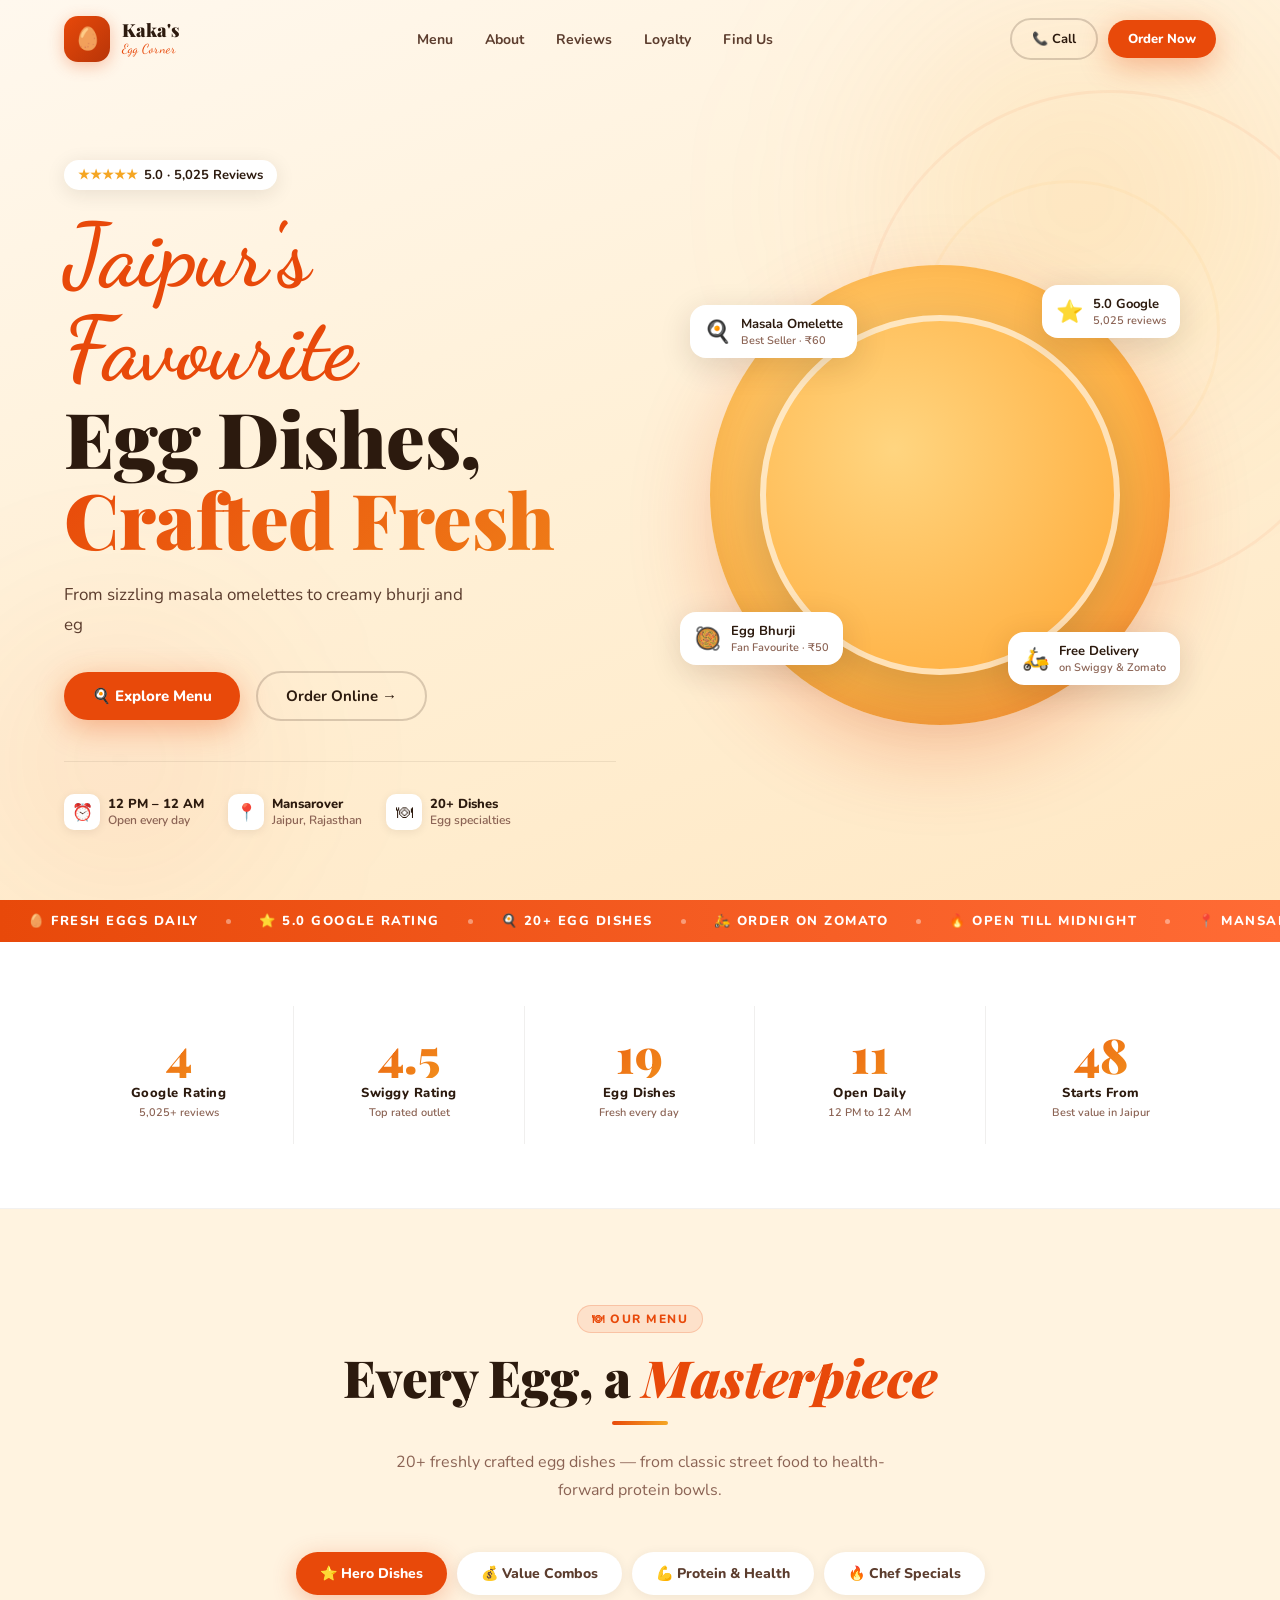
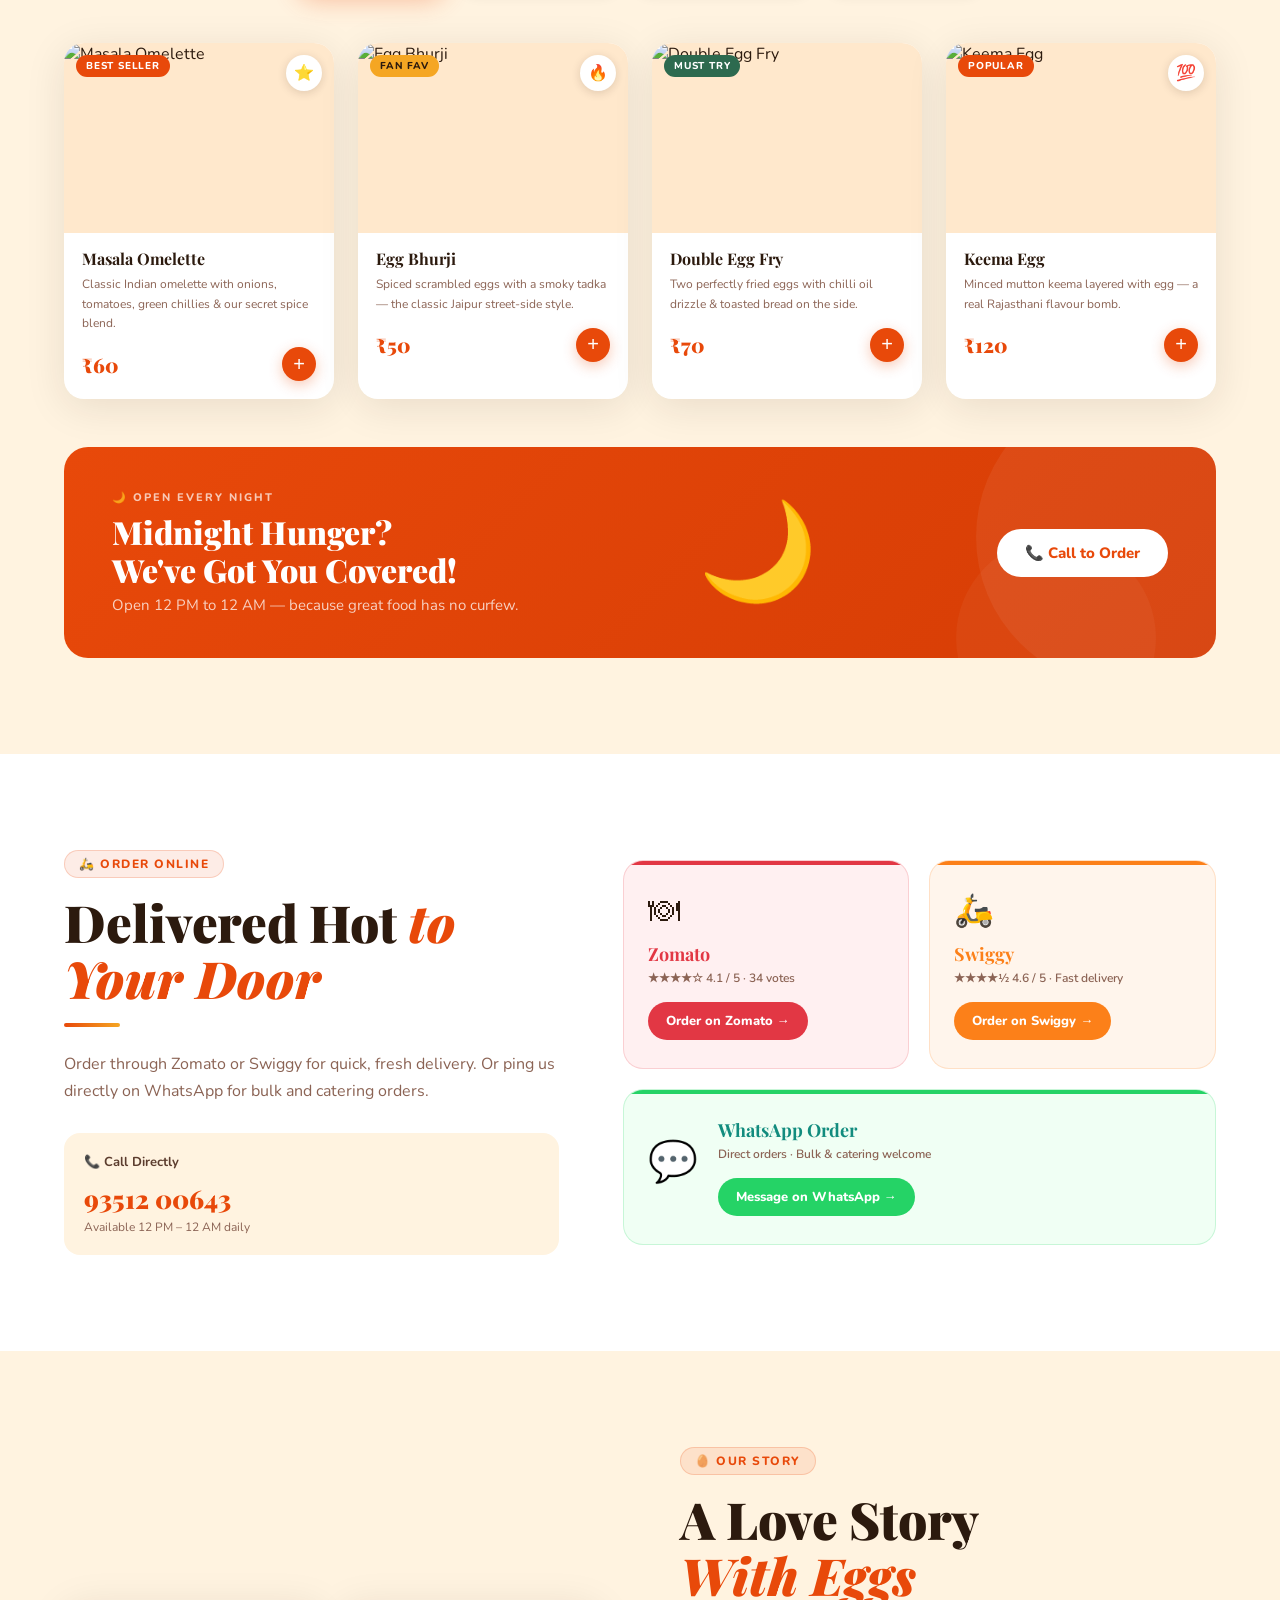
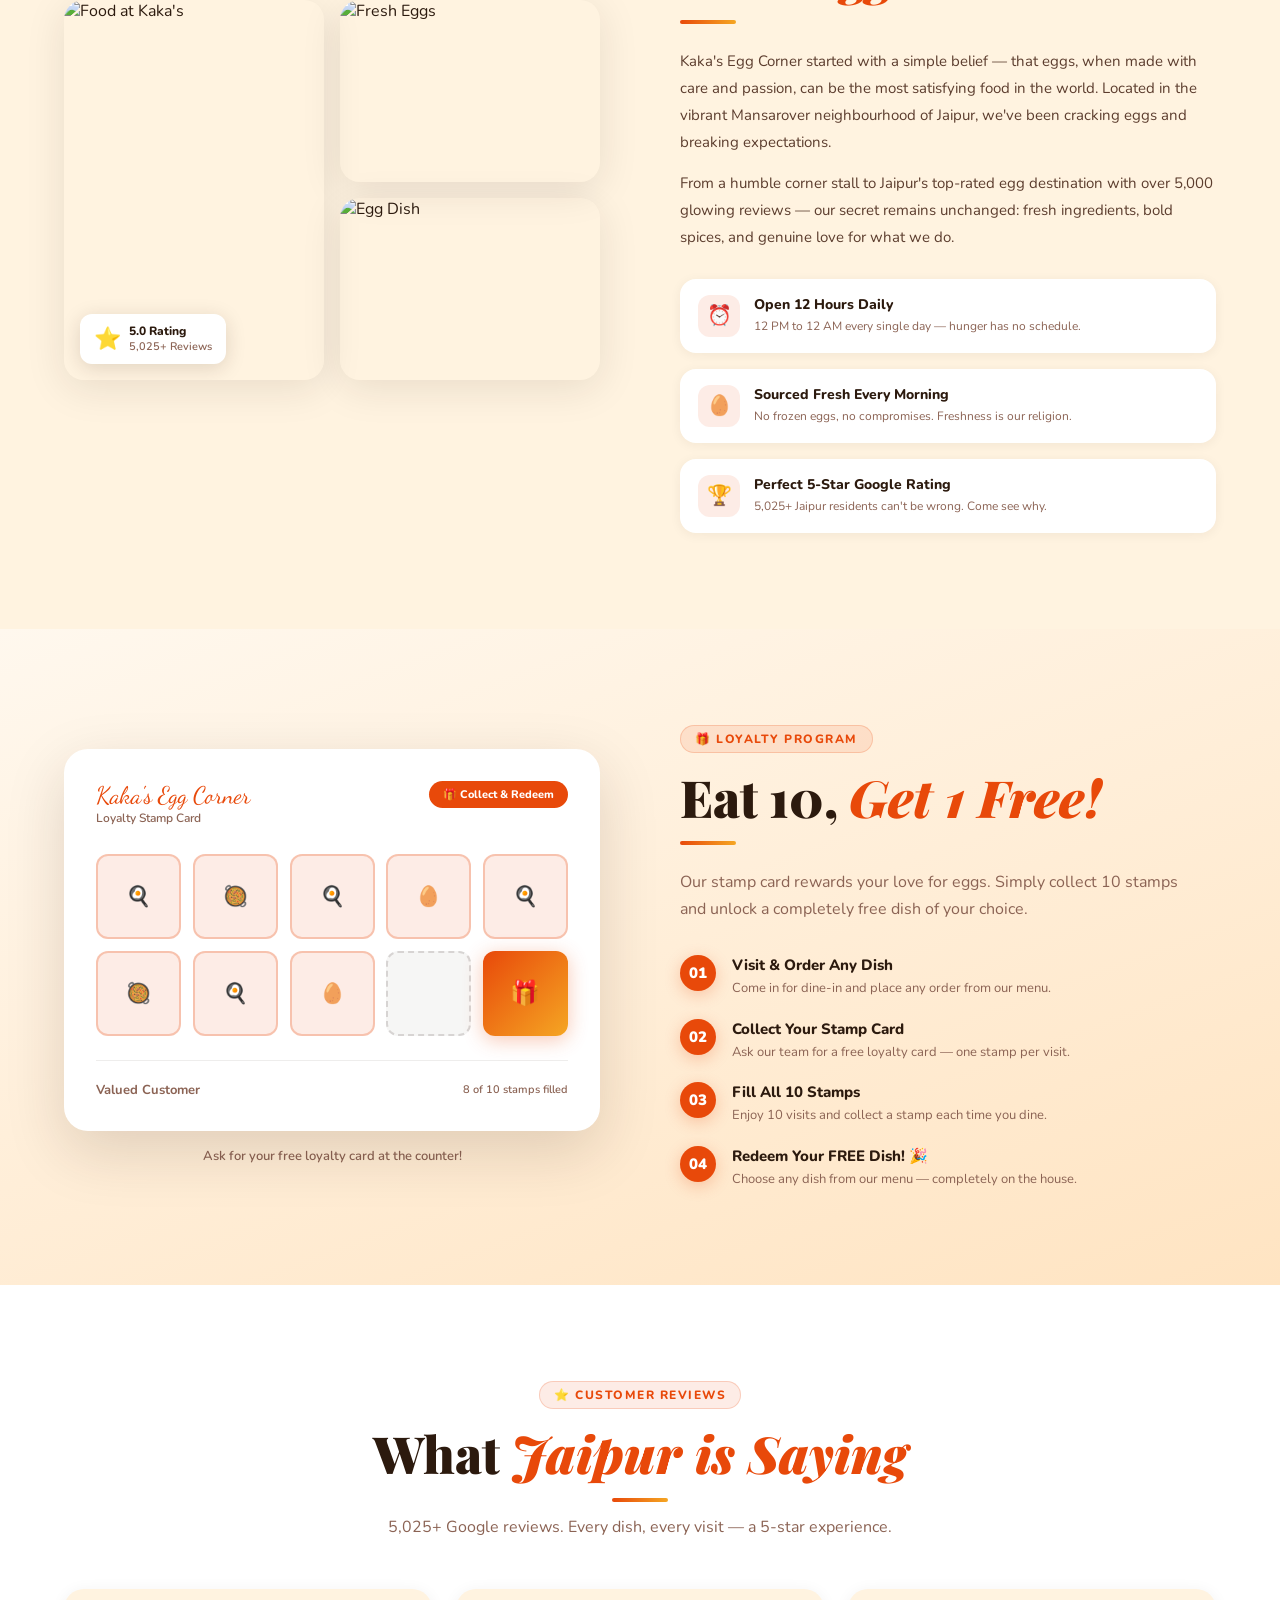
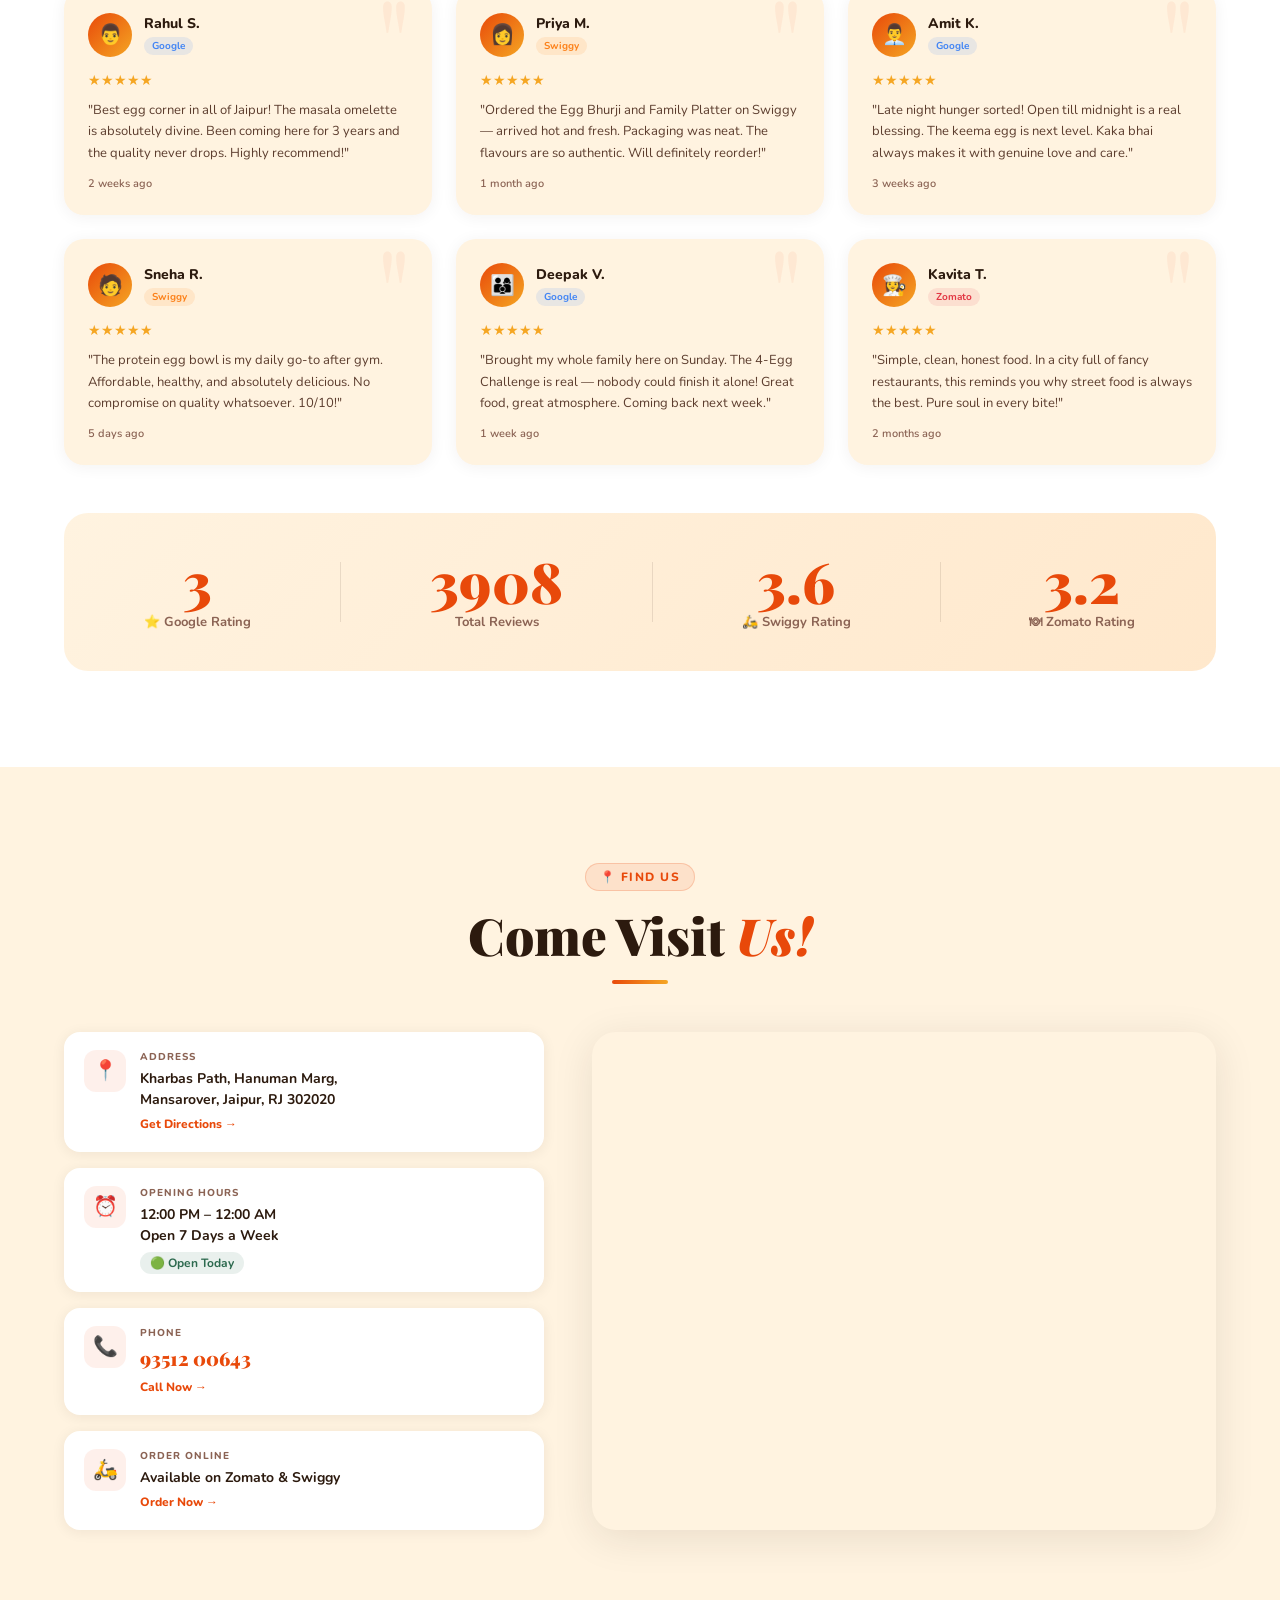
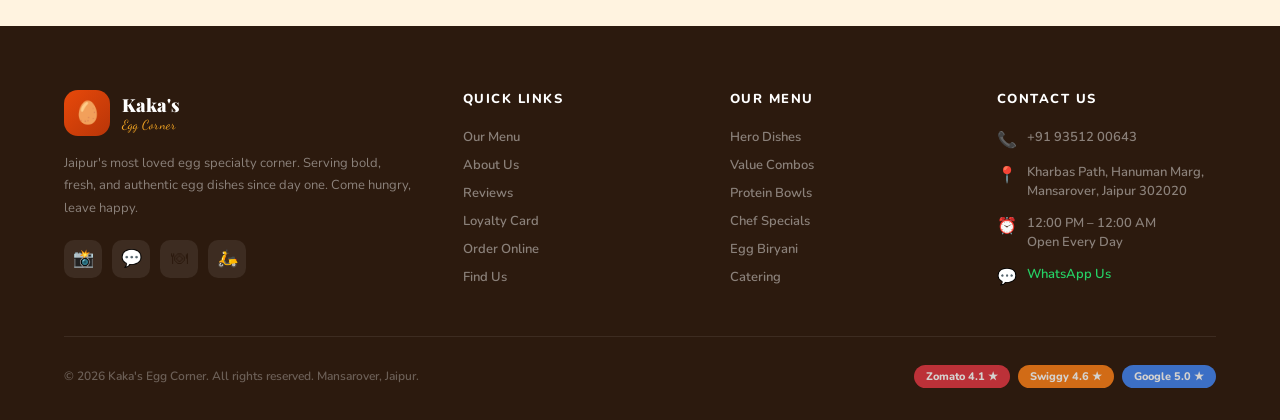
==== commit e7c92274: "add" ====
--- a/index.html
+++ b/index.html
@@ -764,11 +764,7 @@
         </div>
       </div>
       <div class="map-wrap reveal reveal-delay-1">
-        <iframe
-          src="https://www.google.com/maps/place/Kaka's+Egg+Corner/@26.8587444,75.747515,17z/data=!3m1!4b1!4m6!3m5!1s0x396db5006a1e3eb3:0x4aacf949392303f0!8m2!3d26.8587396!4d75.7500899!16s%2Fg%2F11mstrycpy?entry=ttu&g_ep=EgoyMDI2MDQwNi4wIKXMDSoASAFQAw%3D%3D"
-          allowfullscreen="" loading="lazy" referrerpolicy="no-referrer-when-downgrade"
-          title="Kaka's Egg Corner Map"
-        ></iframe>
+      <iframe src="https://www.google.com/maps/embed?pb=!1m18!1m12!1m3!1d3559.4089787313337!2d75.74751497603647!3d26.858744362406654!2m3!1f0!2f0!3f0!3m2!1i1024!2i768!4f13.1!3m3!1m2!1s0x396db5006a1e3eb3%3A0x4aacf949392303f0!2sKaka&#39;s%20Egg%20Corner!5e0!3m2!1sen!2sin!4v1775685760914!5m2!1sen!2sin" width="600" height="450" style="border:0;" allowfullscreen="" loading="lazy" referrerpolicy="no-referrer-when-downgrade" > </iframe>
       </div>
     </div>
   </div>
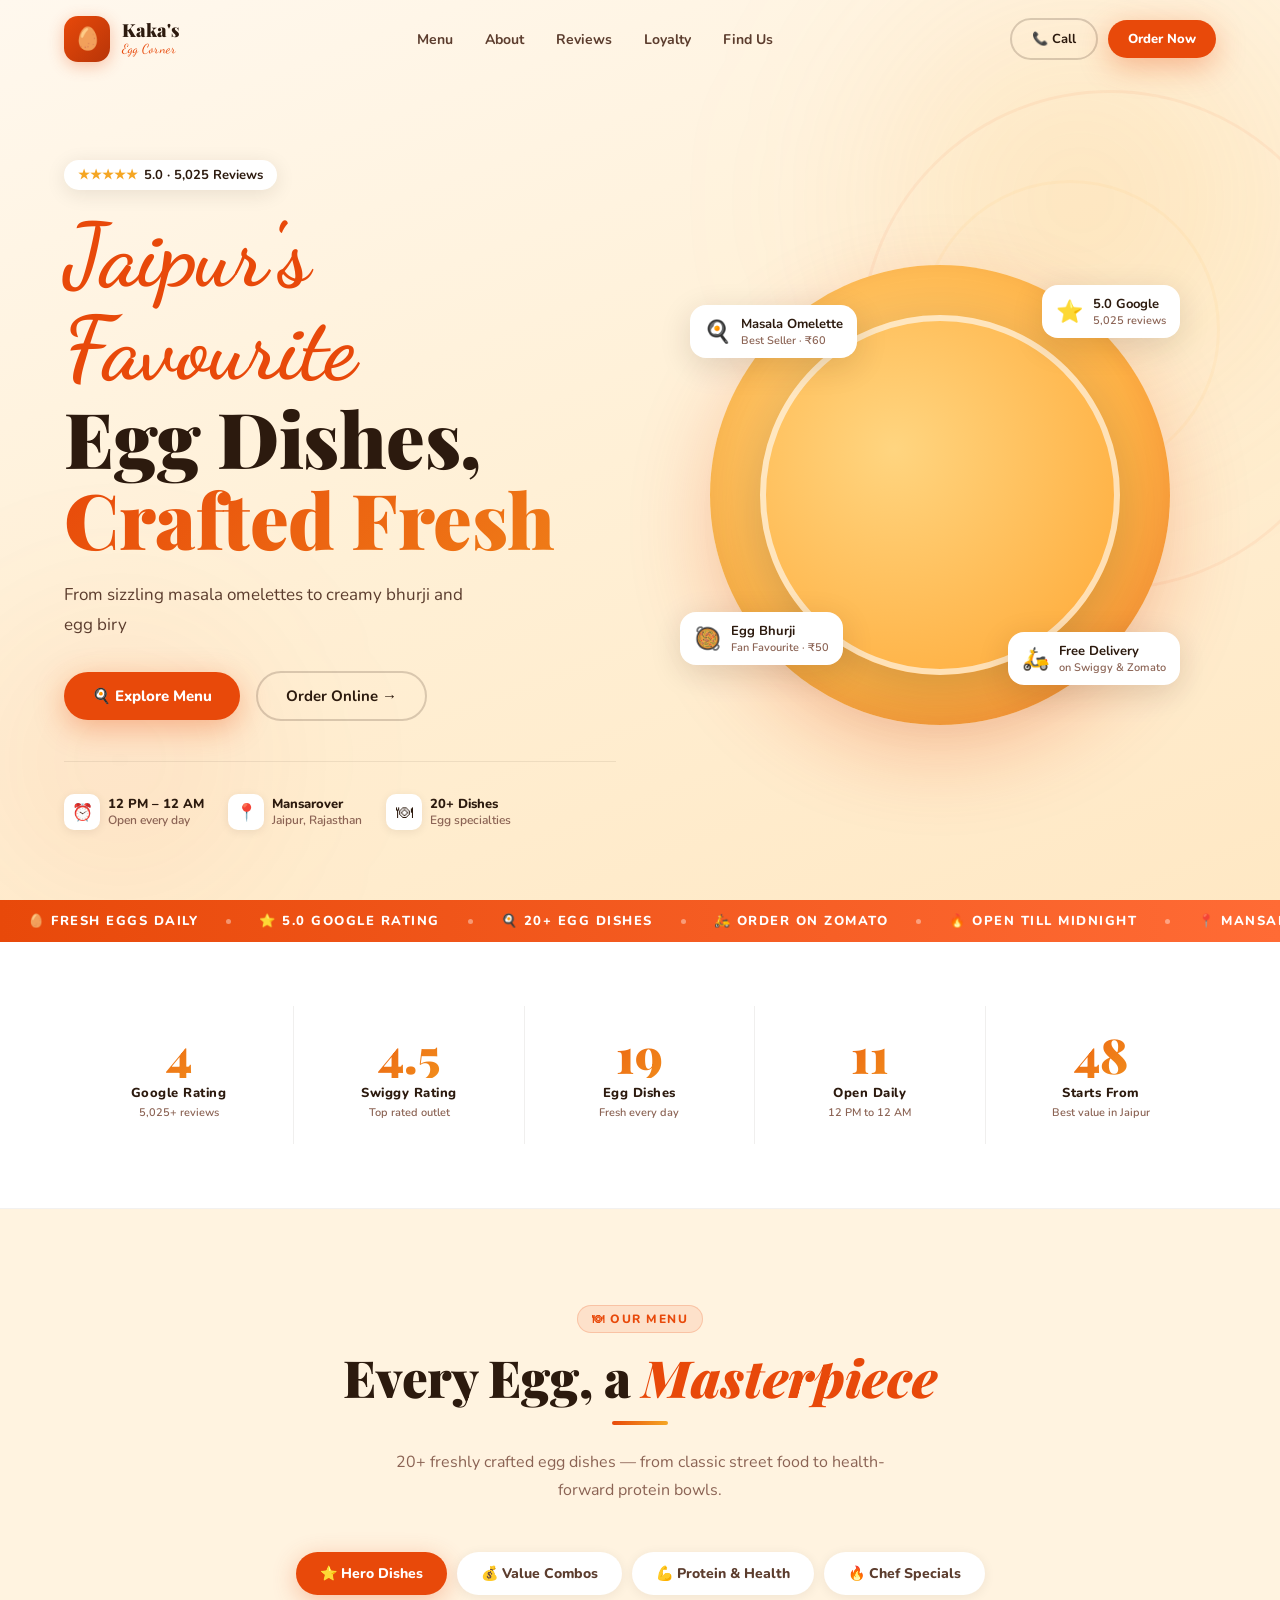
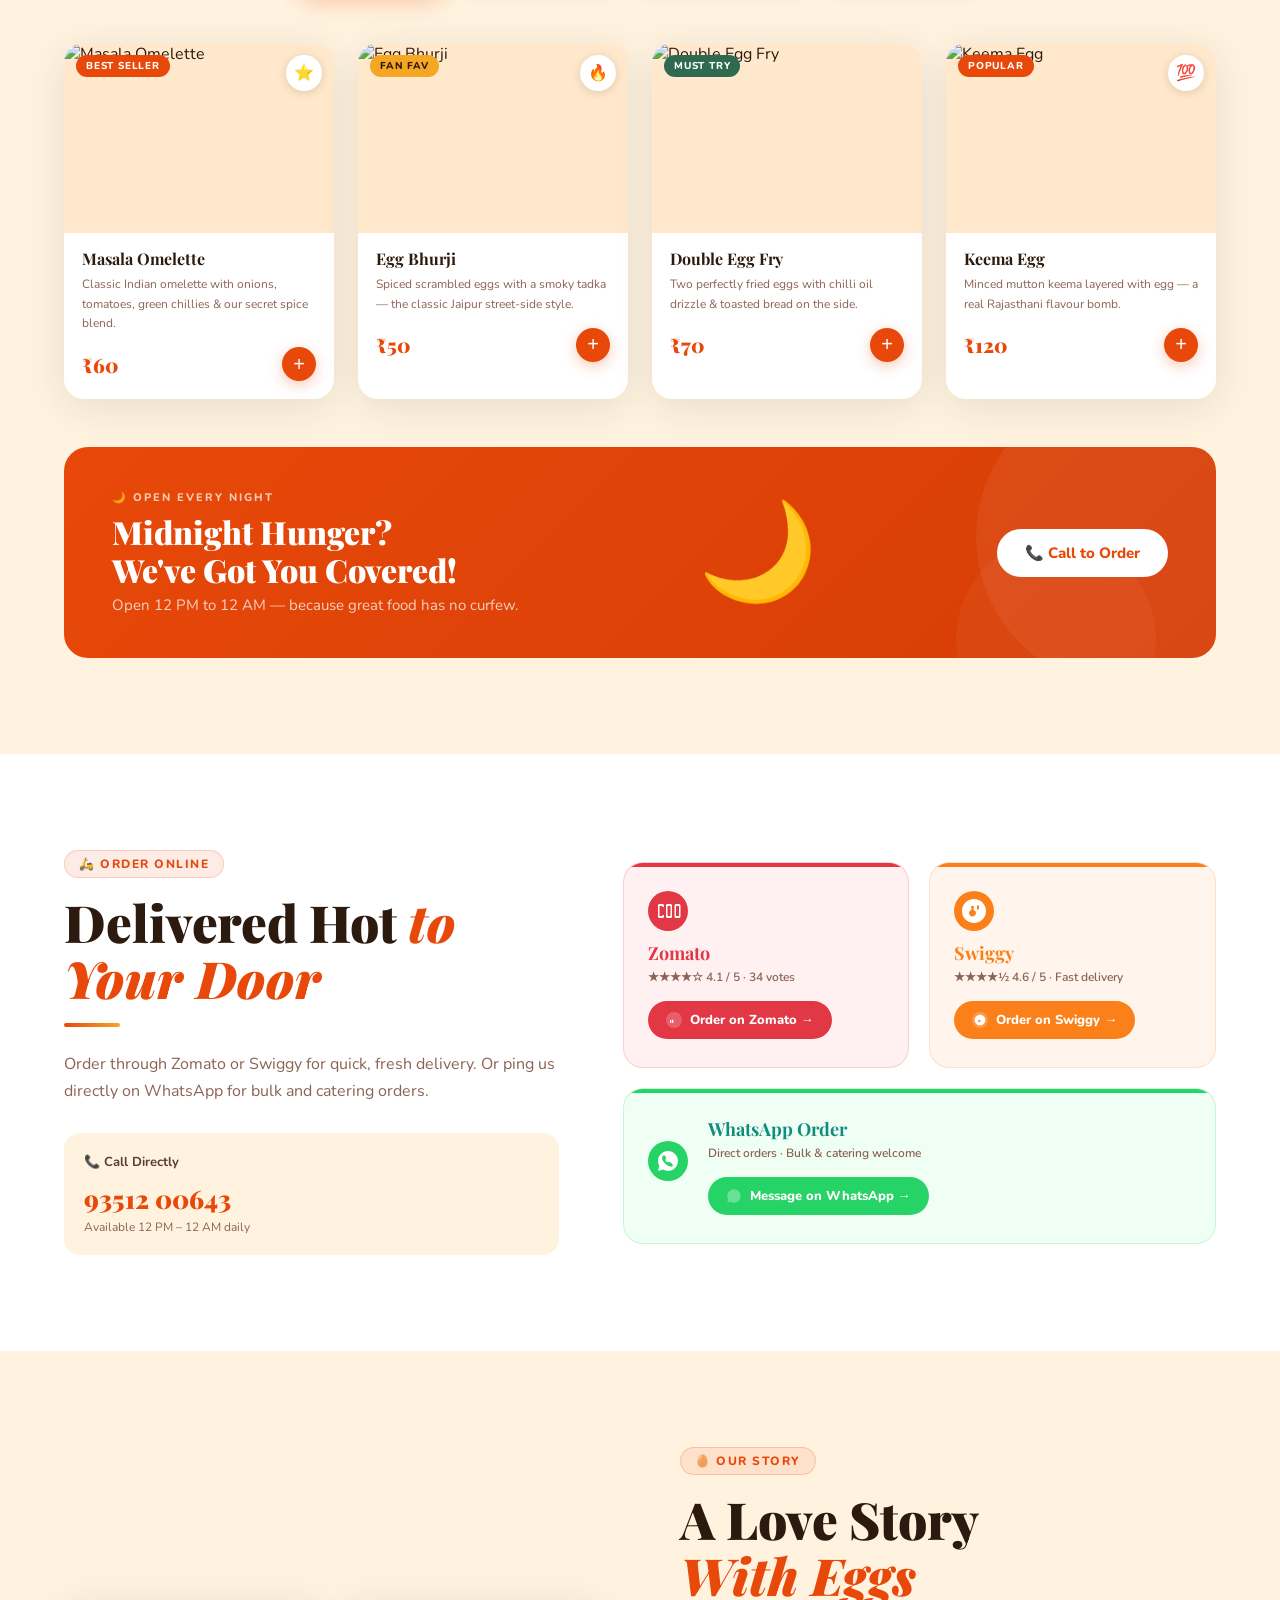
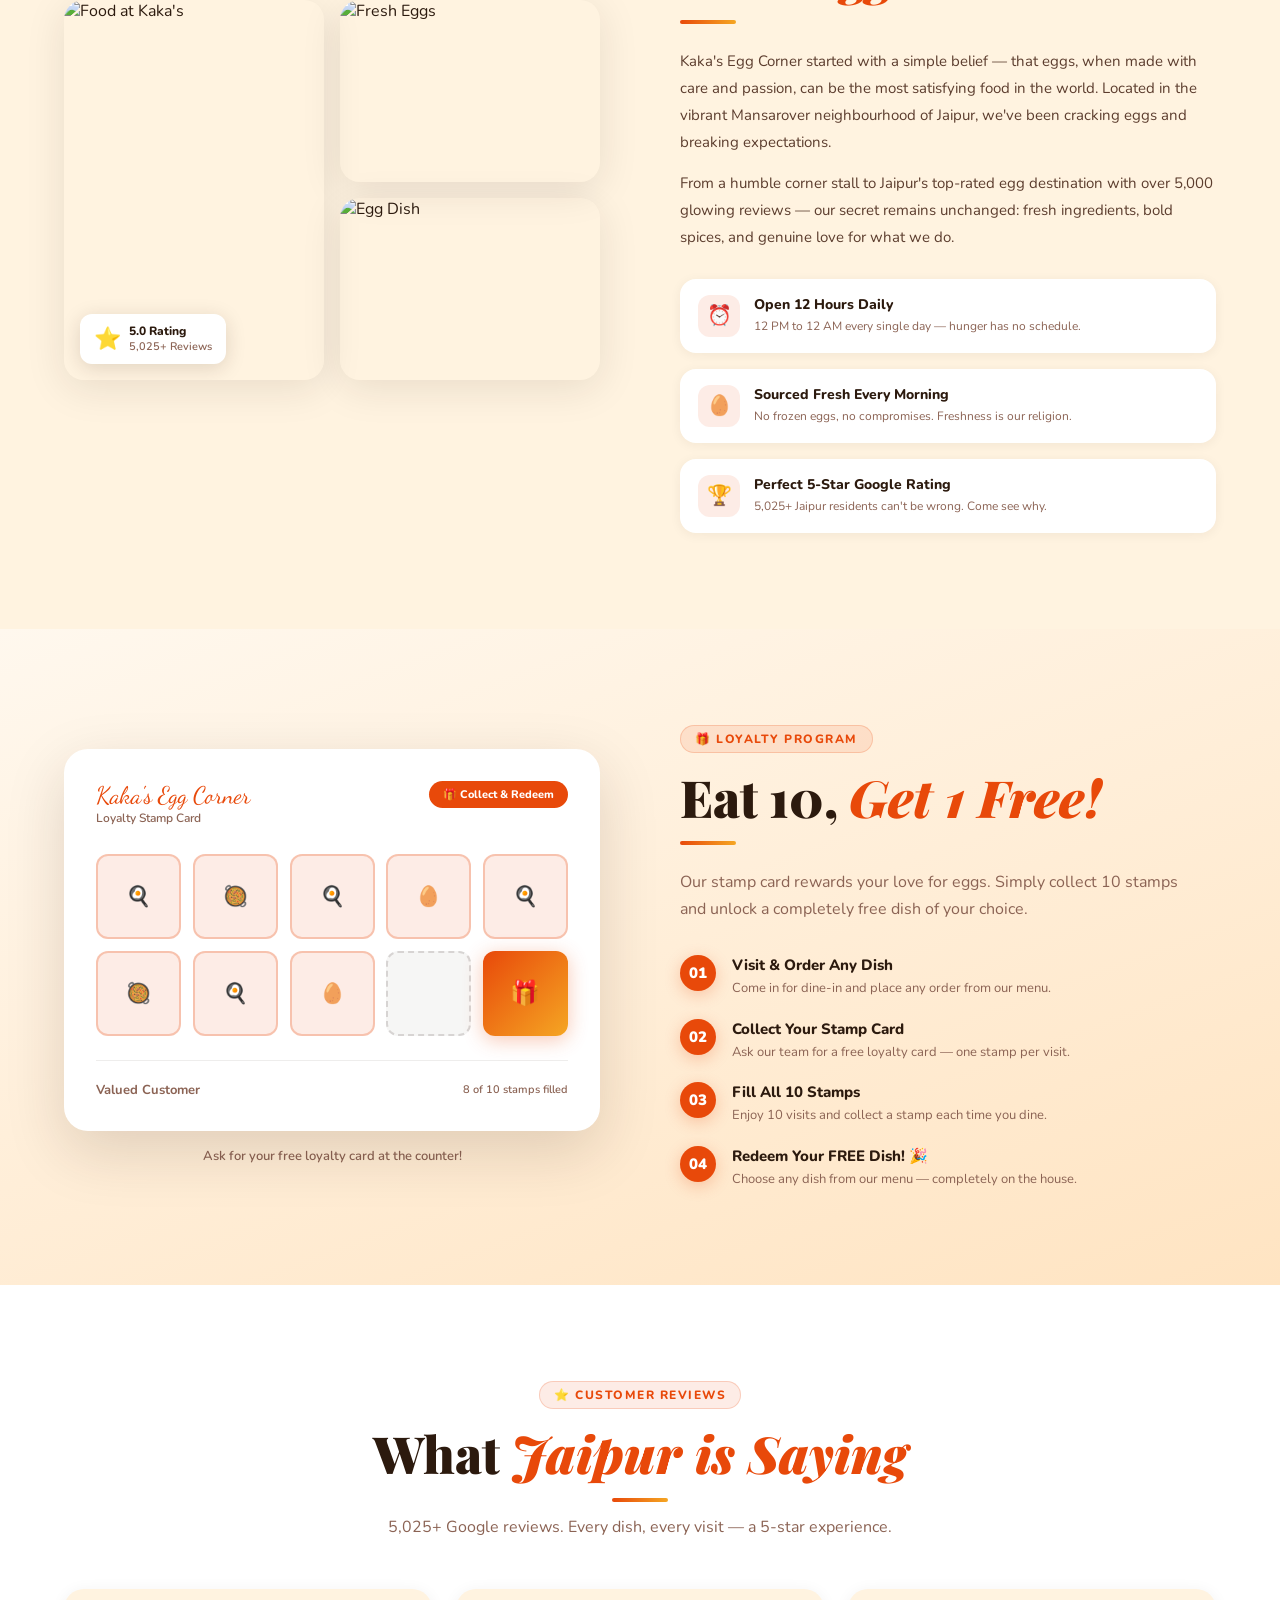
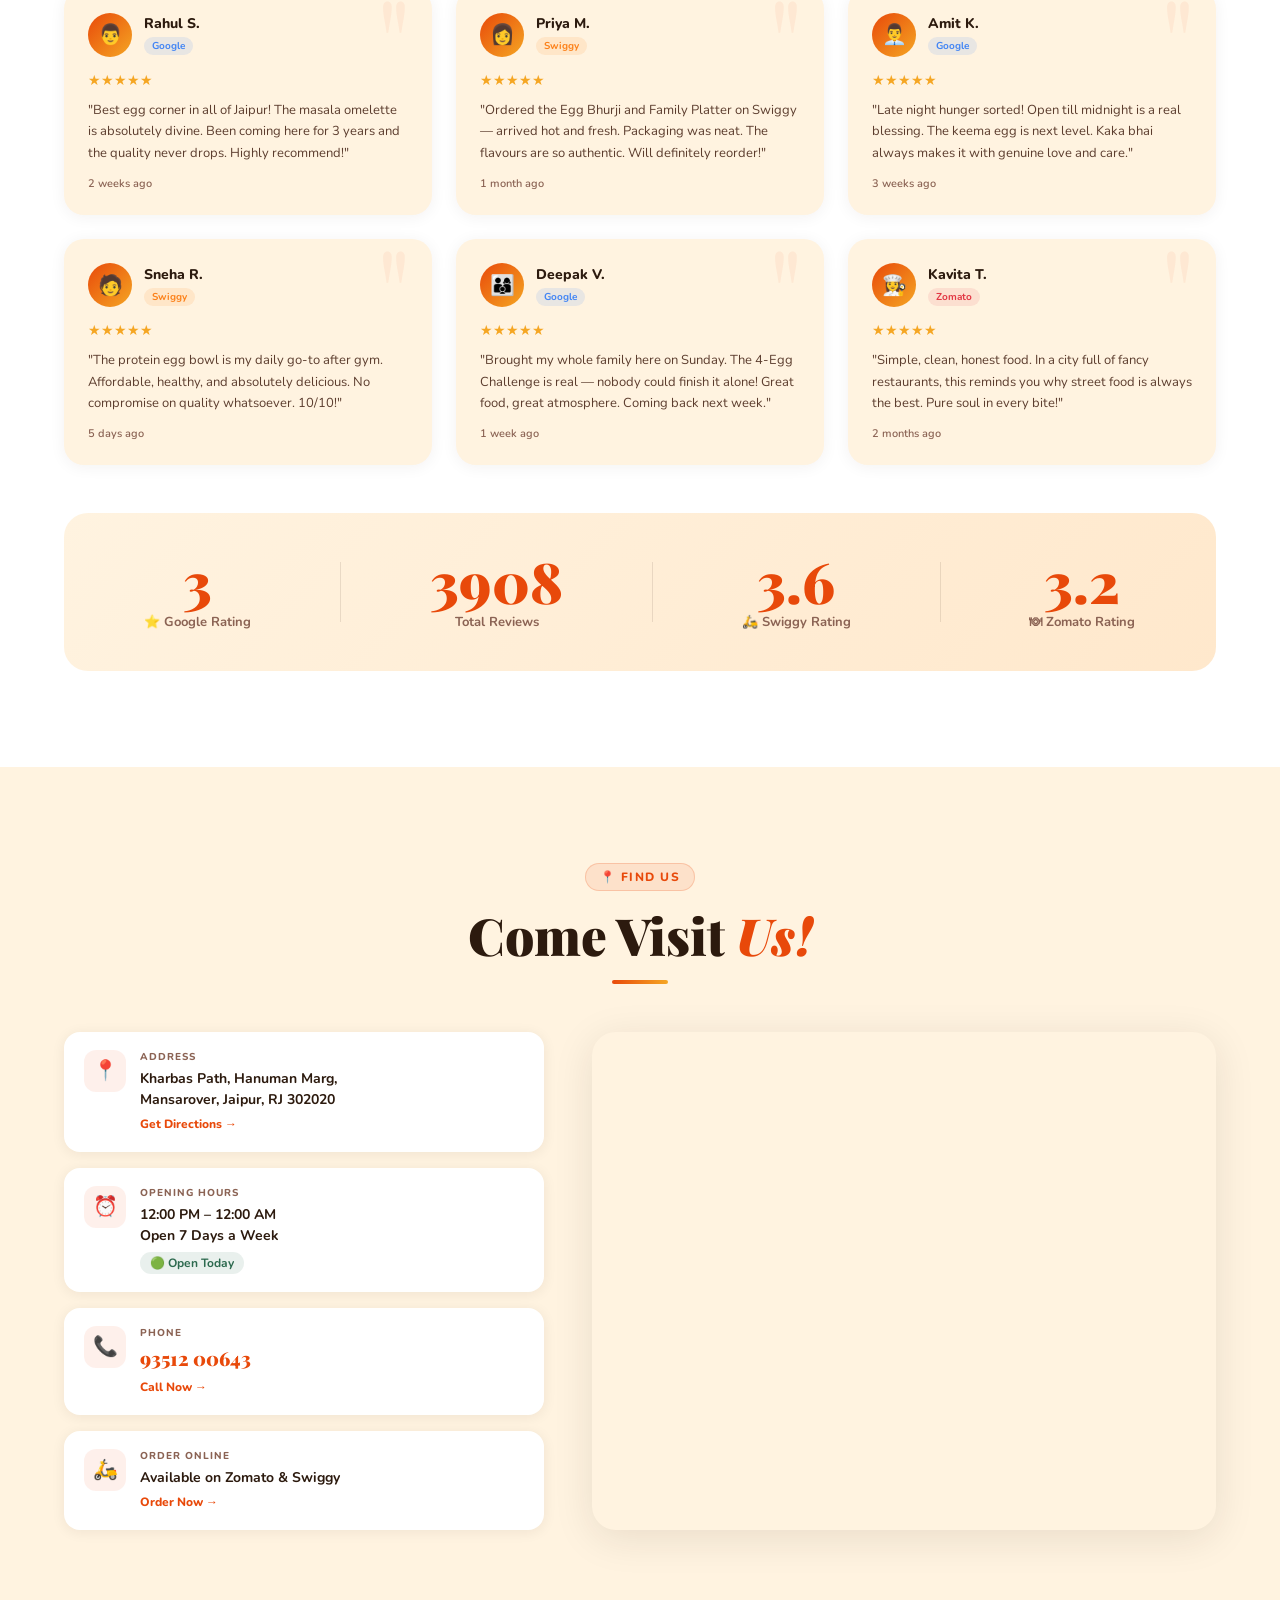
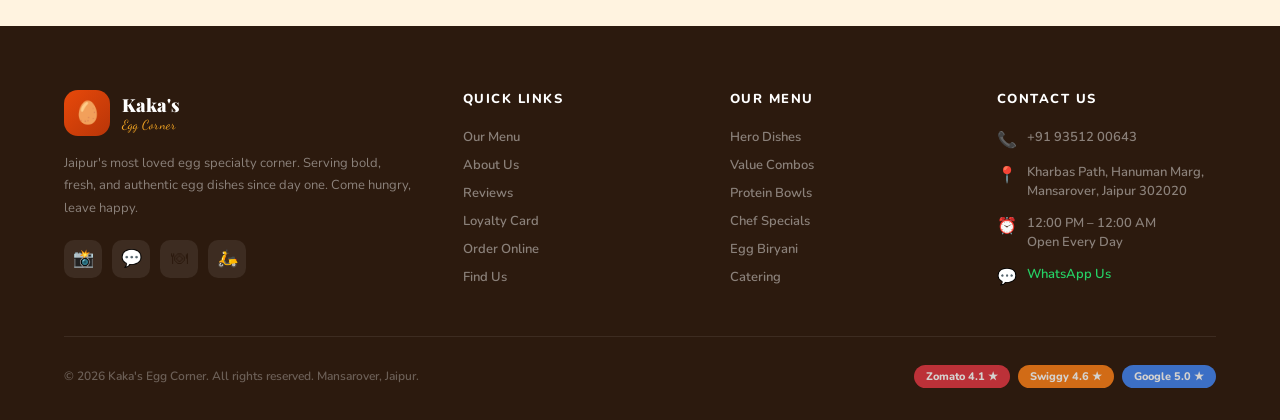
==== commit 463e2498: "add" ====
--- a/index.html
+++ b/index.html
@@ -464,23 +464,23 @@
       <div class="reveal reveal-delay-1">
         <div class="order-platforms">
           <a href="https://www.zomato.com" target="_blank" rel="noopener" class="platform-card pc-zomato">
-            <div class="pc-logo">&#127869;</div>
+            <div class="pc-logo"><svg width="40" height="40" viewBox="0 0 40 40" fill="none"><circle cx="20" cy="20" r="20" fill="#E23744"/><path d="M10 14.5c0-.83.67-1.5 1.5-1.5h3c.83 0 1.5.67 1.5 1.5V16h-1.5v-1h-3v10h3v-1H16v1.5c0 .83-.67 1.5-1.5 1.5h-3c-.83 0-1.5-.67-1.5-1.5v-11zm8 0c0-.83.67-1.5 1.5-1.5h3c.83 0 1.5.67 1.5 1.5v11c0 .83-.67 1.5-1.5 1.5h-3c-.83 0-1.5-.67-1.5-1.5v-11zm1.5.5v10h3V15h-3zm7-.5c0-.83.67-1.5 1.5-1.5h3c.83 0 1.5.67 1.5 1.5v11c0 .83-.67 1.5-1.5 1.5h-3c-.83 0-1.5-.67-1.5-1.5v-11zm1.5.5v10h3V15h-3z" fill="#fff"/></svg></div>
             <div class="pc-name">Zomato</div>
             <div class="pc-rating">&#9733;&#9733;&#9733;&#9733;&#9734; 4.1 / 5 &middot; 34 votes</div>
-            <div class="pc-cta">Order on Zomato &rarr;</div>
+            <div class="pc-cta"><svg width="16" height="16" viewBox="0 0 24 24" fill="currentColor"><circle cx="12" cy="12" r="12" fill="#fff" opacity="0.2"/><path d="M6 12.5c0-.28.22-.5.5-.5h1c.28 0 .5.22.5.5v3.5c0 .28-.22.5-.5.5h-1a.5.5 0 01-.5-.5v-3.5zm3-.5c0-.28.22-.5.5-.5h1c.28 0 .5.22.5.5v4c0 .28-.22.5-.5.5h-1a.5.5 0 01-.5-.5v-4z" fill="#fff"/></svg> Order on Zomato &rarr;</div>
           </a>
           <a href="https://www.swiggy.com" target="_blank" rel="noopener" class="platform-card pc-swiggy">
-            <div class="pc-logo">&#128757;</div>
+            <div class="pc-logo"><svg width="40" height="40" viewBox="0 0 40 40" fill="none"><circle cx="20" cy="20" r="20" fill="#FC8019"/><path d="M20 8c-6.63 0-12 5.37-12 12s5.37 12 12 12 12-5.37 12-12S26.63 8 20 8zm-1.5 17.5c-1.93 0-3.5-1.57-3.5-3.5 0-1.6 1.08-2.95 2.55-3.36l-.55-3.64h3l-.55 3.64A3.51 3.51 0 0122 22c0 1.93-1.57 3.5-3.5 3.5zm6.5-7h-2v-4h2v4z" fill="#fff"/></svg></div>
             <div class="pc-name">Swiggy</div>
             <div class="pc-rating">&#9733;&#9733;&#9733;&#9733;&#189; 4.6 / 5 &middot; Fast delivery</div>
-            <div class="pc-cta">Order on Swiggy &rarr;</div>
+            <div class="pc-cta"><svg width="16" height="16" viewBox="0 0 24 24" fill="none"><circle cx="12" cy="12" r="12" fill="#fff" opacity="0.2"/><path d="M12 4c-4.42 0-8 3.58-8 8s3.58 8 8 8 8-3.58 8-8-3.58-8-8-8zm-1 11.5c-1.1 0-2-.9-2-2s.9-2 2-2 2 .9 2 2-.9 2-2 2z" fill="#fff"/></svg> Order on Swiggy &rarr;</div>
           </a>
           <a href="https://wa.me/919351200643?text=Hi%20Kaka's%20Egg%20Corner!%20I'd%20like%20to%20order." target="_blank" rel="noopener" class="platform-card pc-whatsapp">
-            <div class="pc-logo">&#128172;</div>
+            <div class="pc-logo"><svg width="40" height="40" viewBox="0 0 40 40" fill="none"><circle cx="20" cy="20" r="20" fill="#25D366"/><path d="M20 10c-5.52 0-10 4.48-10 10 0 1.76.46 3.41 1.26 4.85L10 30l5.32-1.4A9.93 9.93 0 0020 30c5.52 0 10-4.48 10-10s-4.48-10-10-10zm5.8 14.1c-.24.68-1.42 1.3-1.96 1.38-.5.08-1.14.11-1.84-.12-.42-.14-.96-.32-1.66-.63-2.94-1.27-4.86-4.24-5-4.44-.15-.2-1.2-1.6-1.2-3.05s.76-2.17 1.03-2.46c.27-.3.6-.37.8-.37h.57c.18 0 .43-.07.67.51.24.6.83 2.03.9 2.18.08.15.13.32.03.52-.1.2-.15.32-.3.5-.15.17-.31.38-.44.51-.15.15-.3.31-.13.6.17.3.78 1.29 1.68 2.09 1.15.1 1.58-.26 1.87-.43.28-.17.45-.14.75.09.3.22 1.92 1.28 2.25 1.51.33.24.55.35.63.54.08.2.08 1.14-.16 1.82z" fill="#fff"/></svg></div>
             <div class="pc-whatsapp-body">
               <div class="pc-name">WhatsApp Order</div>
               <div class="pc-rating">Direct orders &middot; Bulk &amp; catering welcome</div>
-              <div class="pc-cta">Message on WhatsApp &rarr;</div>
+              <div class="pc-cta"><svg width="16" height="16" viewBox="0 0 24 24" fill="none"><path d="M12 2C6.48 2 2 6.48 2 12c0 1.76.46 3.41 1.26 4.85L2 22l5.32-1.4A9.93 9.93 0 0012 22c5.52 0 10-4.48 10-10S17.52 2 12 2z" fill="#fff" opacity="0.3"/></svg> Message on WhatsApp &rarr;</div>
             </div>
           </a>
         </div>
--- a/styles.css
+++ b/styles.css
@@ -464,7 +464,8 @@
 .pc-swiggy::before { background: #FC8019; }
 .pc-whatsapp { background: #F0FFF4; border: 1.5px solid rgba(37,211,102,0.20); grid-column: span 2; }
 .pc-whatsapp::before { background: #25D366; }
-.pc-logo { font-size: 32px; margin-bottom: 10px; }
+.pc-logo { font-size: 32px; margin-bottom: 10px; line-height: 0; }
+.pc-logo svg { display: block; }
 .pc-name {
   font-family: 'Playfair Display', serif;
   font-size: 18px; font-weight: 700; margin-bottom: 4px;
@@ -476,9 +477,10 @@
 .pc-cta {
   margin-top: auto; padding: 10px 18px; border-radius: 50px;
   font-size: 13px; font-weight: 800; color: #fff;
-  display: inline-flex; align-items: center; gap: 6px;
+  display: inline-flex; align-items: center; gap: 8px;
   align-self: flex-start; transition: all .3s;
 }
+.pc-cta svg { flex-shrink: 0; }
 .pc-zomato .pc-cta { background: #E23744; }
 .pc-swiggy .pc-cta { background: #FC8019; }
 .pc-whatsapp .pc-cta { background: #25D366; }
@@ -851,11 +853,20 @@
   .reviews-grid { grid-template-columns: 1fr; }
   .special-banner { flex-direction: column; text-align: center; gap: 20px; }
   .footer-grid { grid-template-columns: 1fr; }
+  /* Order cards: 1 per row, 3 rows on mobile */
+  .order-platforms { grid-template-columns: 1fr; gap: 14px; }
+  .pc-whatsapp { grid-column: auto; flex-direction: row; align-items: center; gap: 16px; }
+  .pc-whatsapp .pc-logo { font-size: 32px; margin-bottom: 0; }
+  .platform-card { padding: 22px 18px; border-radius: 16px; }
+  .pc-cta { width: 100%; justify-content: center; }
 }
 @media (max-width: 480px) {
   .dishes-grid { grid-template-columns: 1fr; }
-  .order-platforms { grid-template-columns: 1fr; }
-  .pc-whatsapp { flex-direction: column; }
+  .order-platforms { grid-template-columns: 1fr; gap: 12px; }
+  .pc-whatsapp { grid-column: auto; flex-direction: column; align-items: flex-start; gap: 10px; }
+  .pc-whatsapp .pc-logo { margin-bottom: 0; }
+  .platform-card { padding: 18px 16px; border-radius: 14px; }
+  .pc-cta { width: 100%; justify-content: center; padding: 10px 18px; font-size: 13px; }
   .hero-actions { flex-direction: column; align-items: flex-start; }
   .hero-meta { flex-direction: column; align-items: flex-start; gap: 16px; }
   .reviews-summary { padding: 28px 24px; }
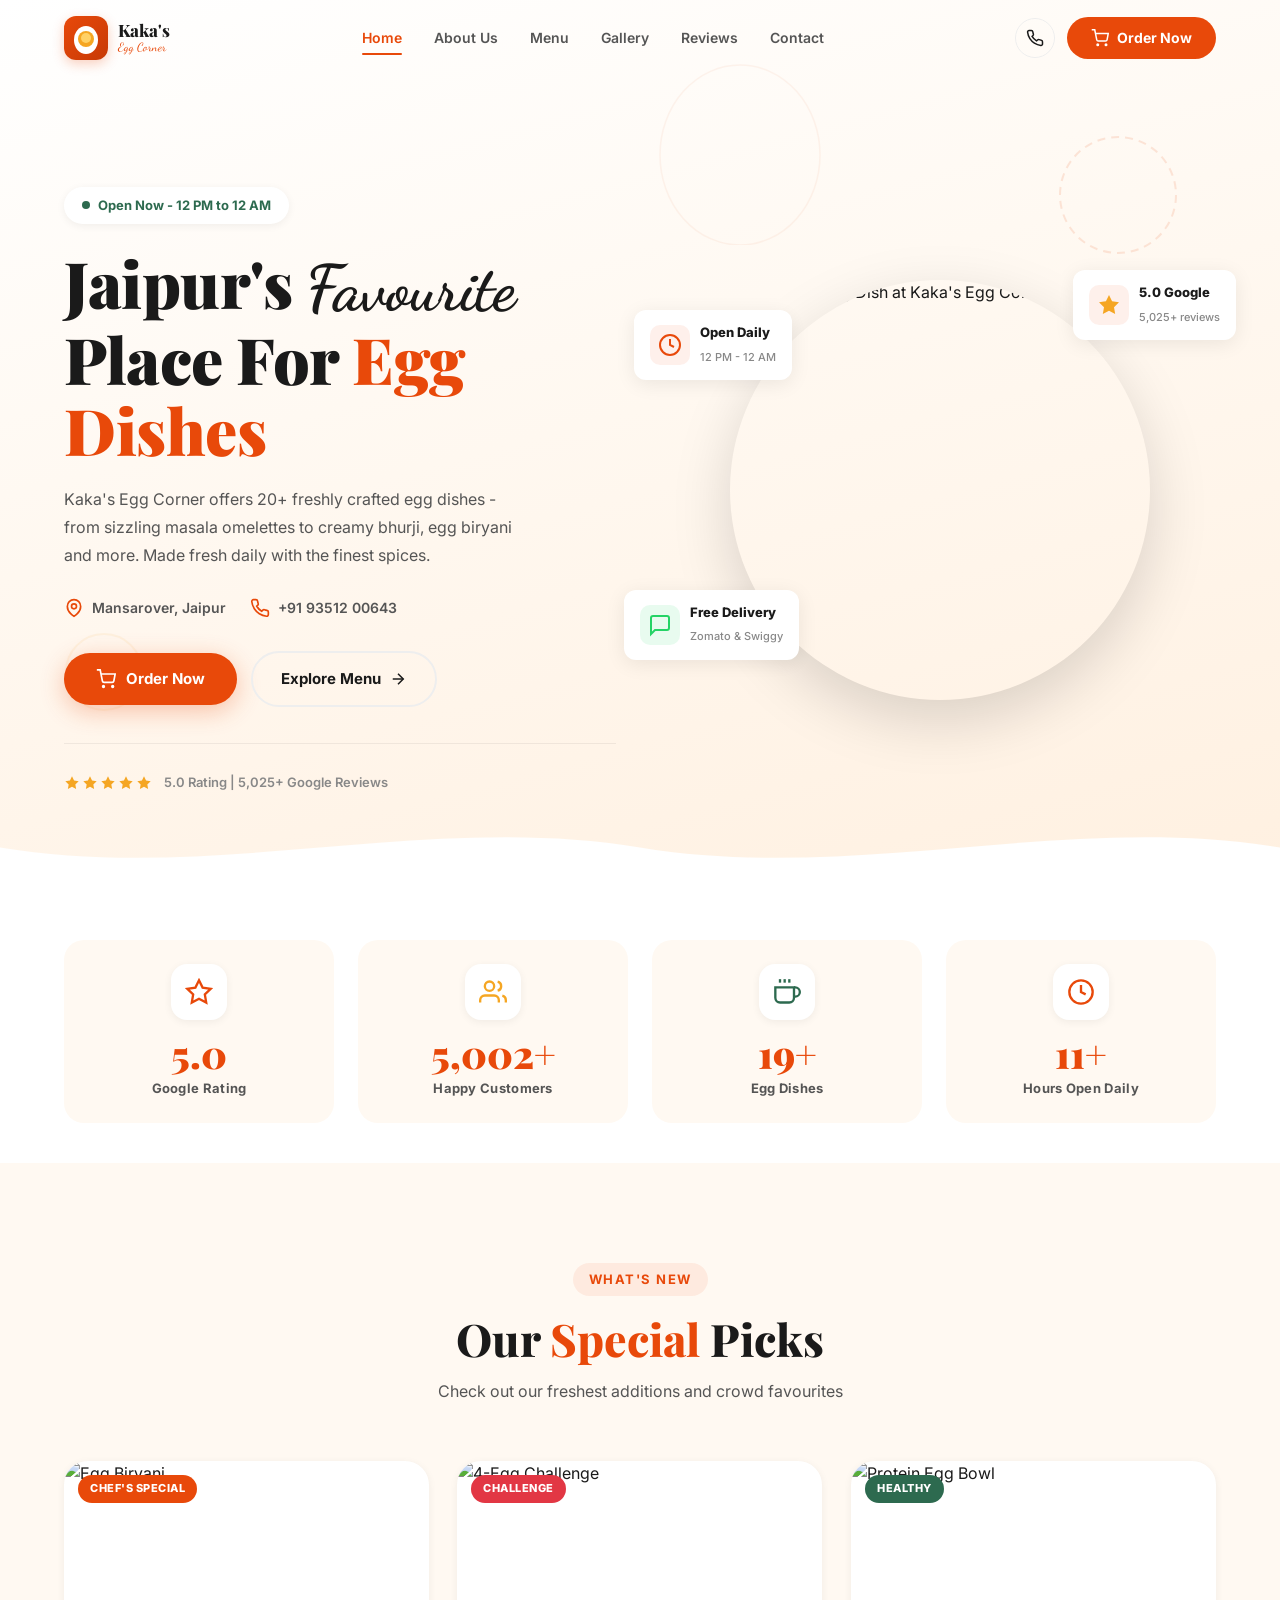
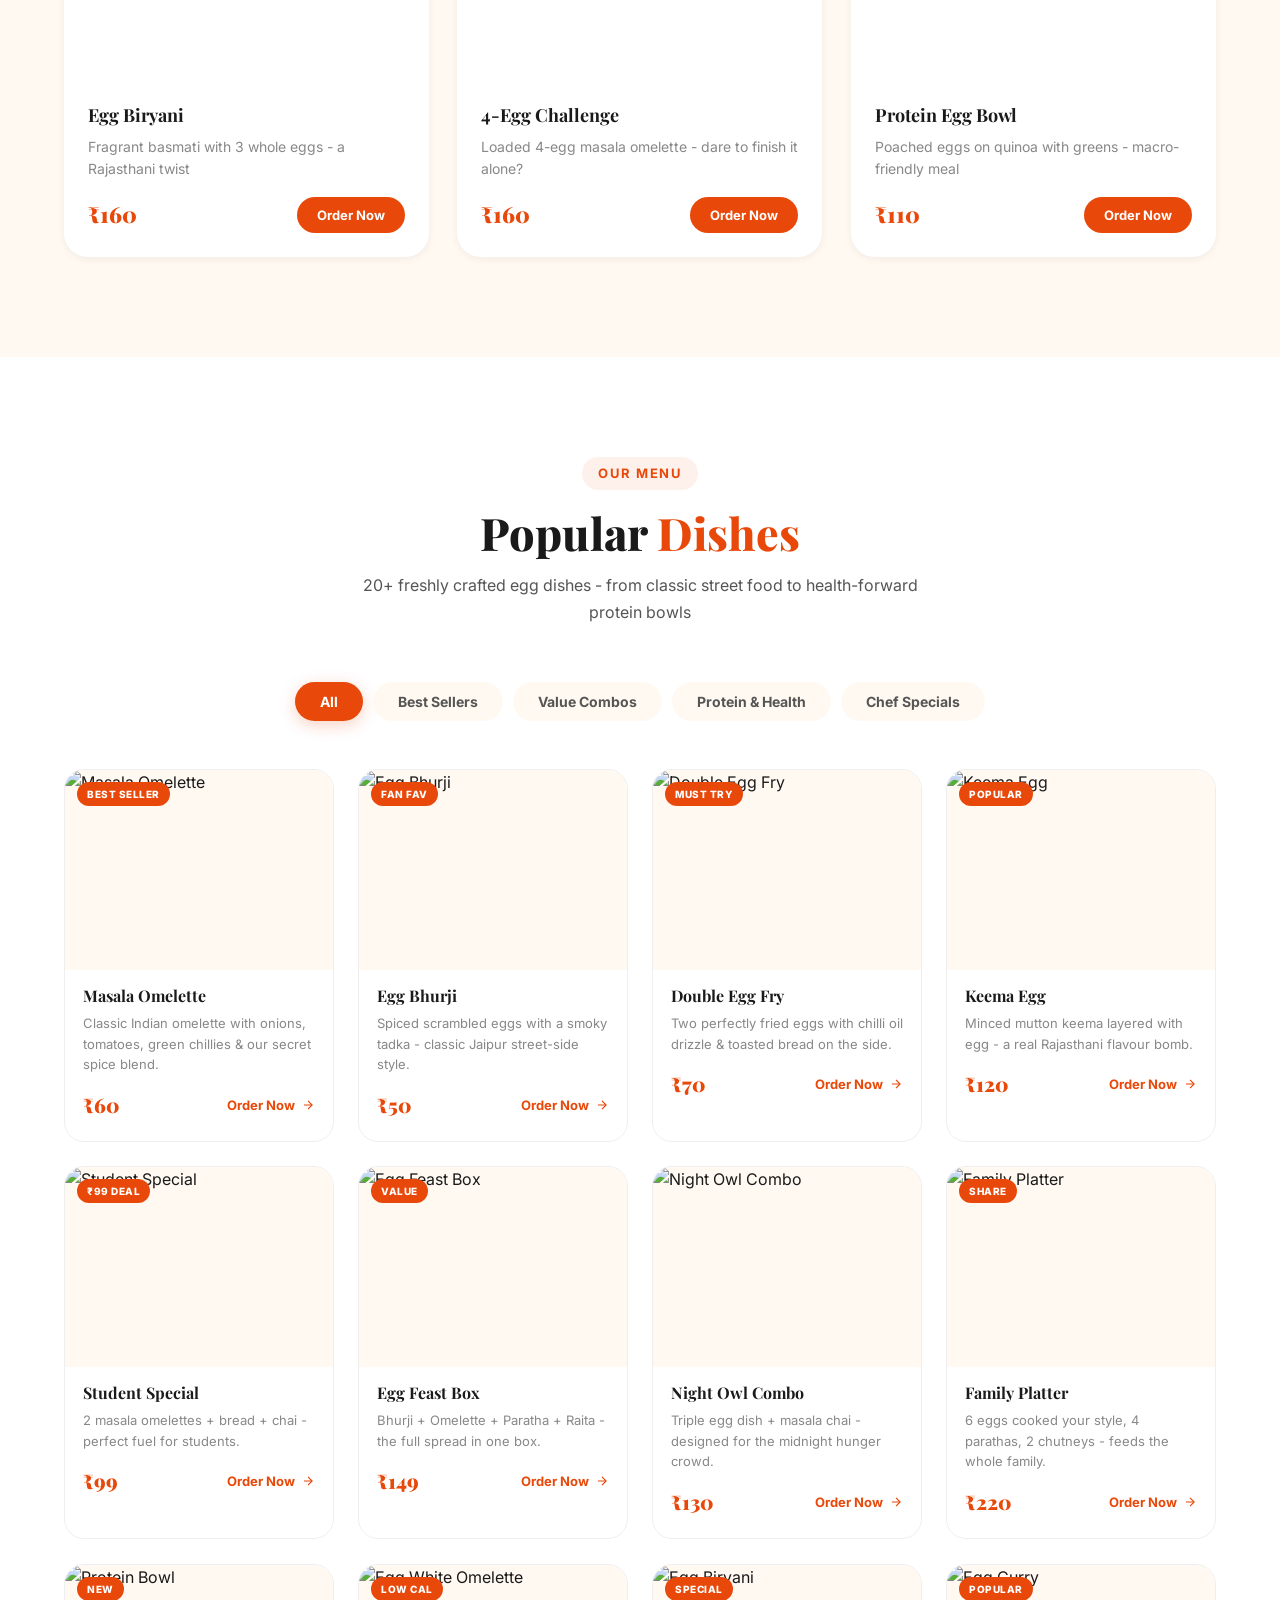
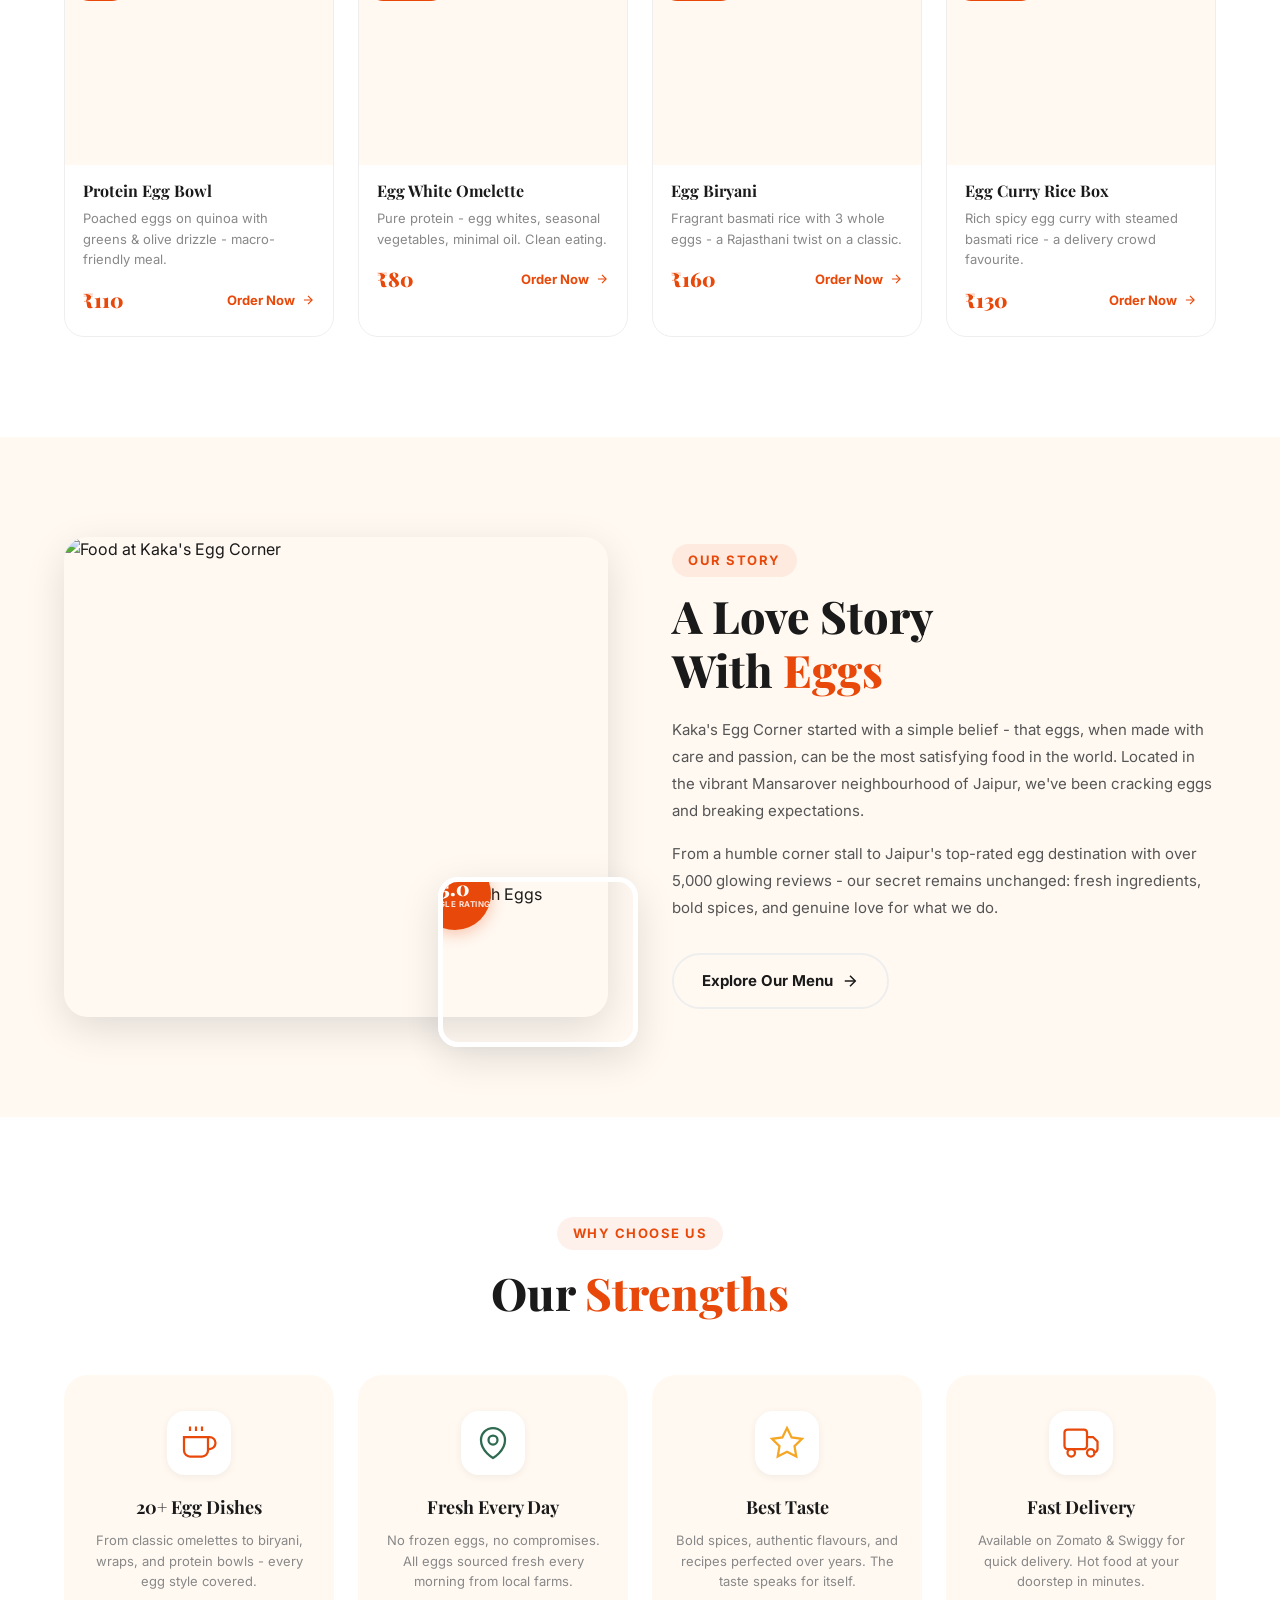
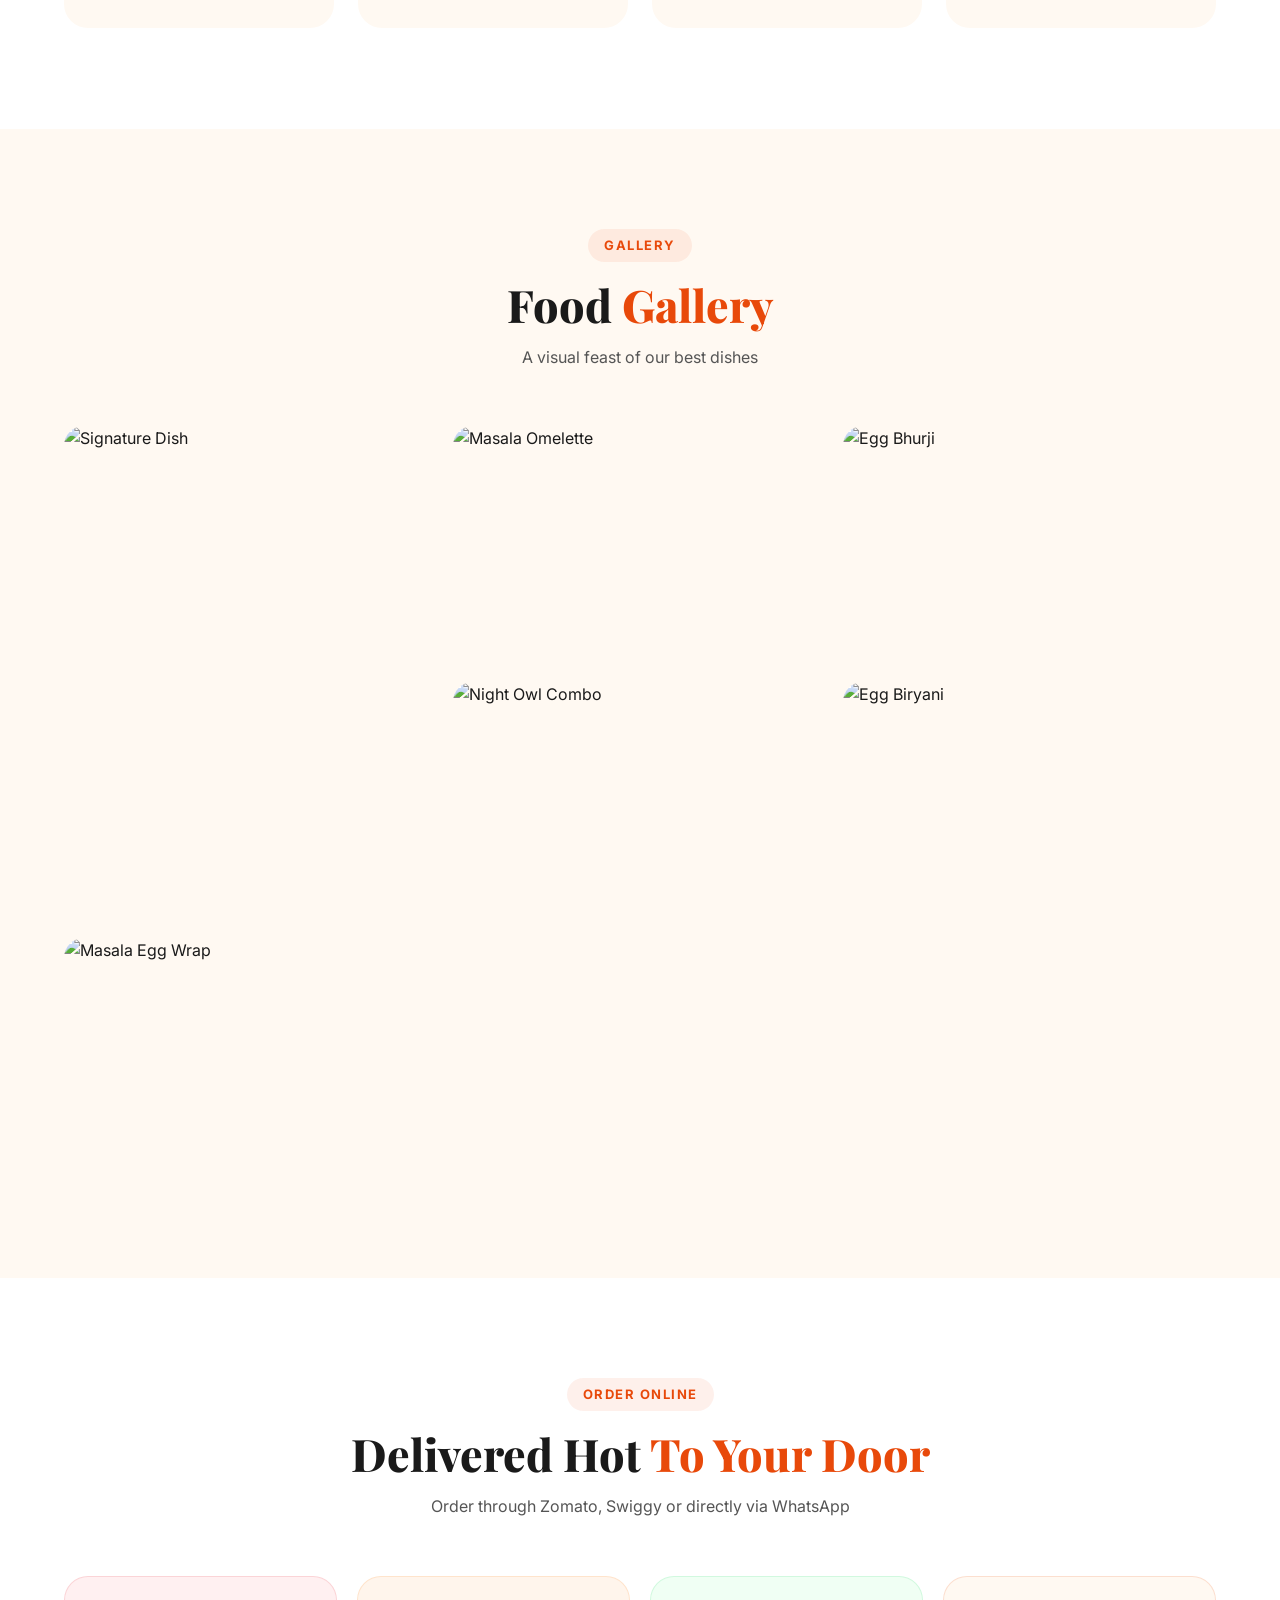
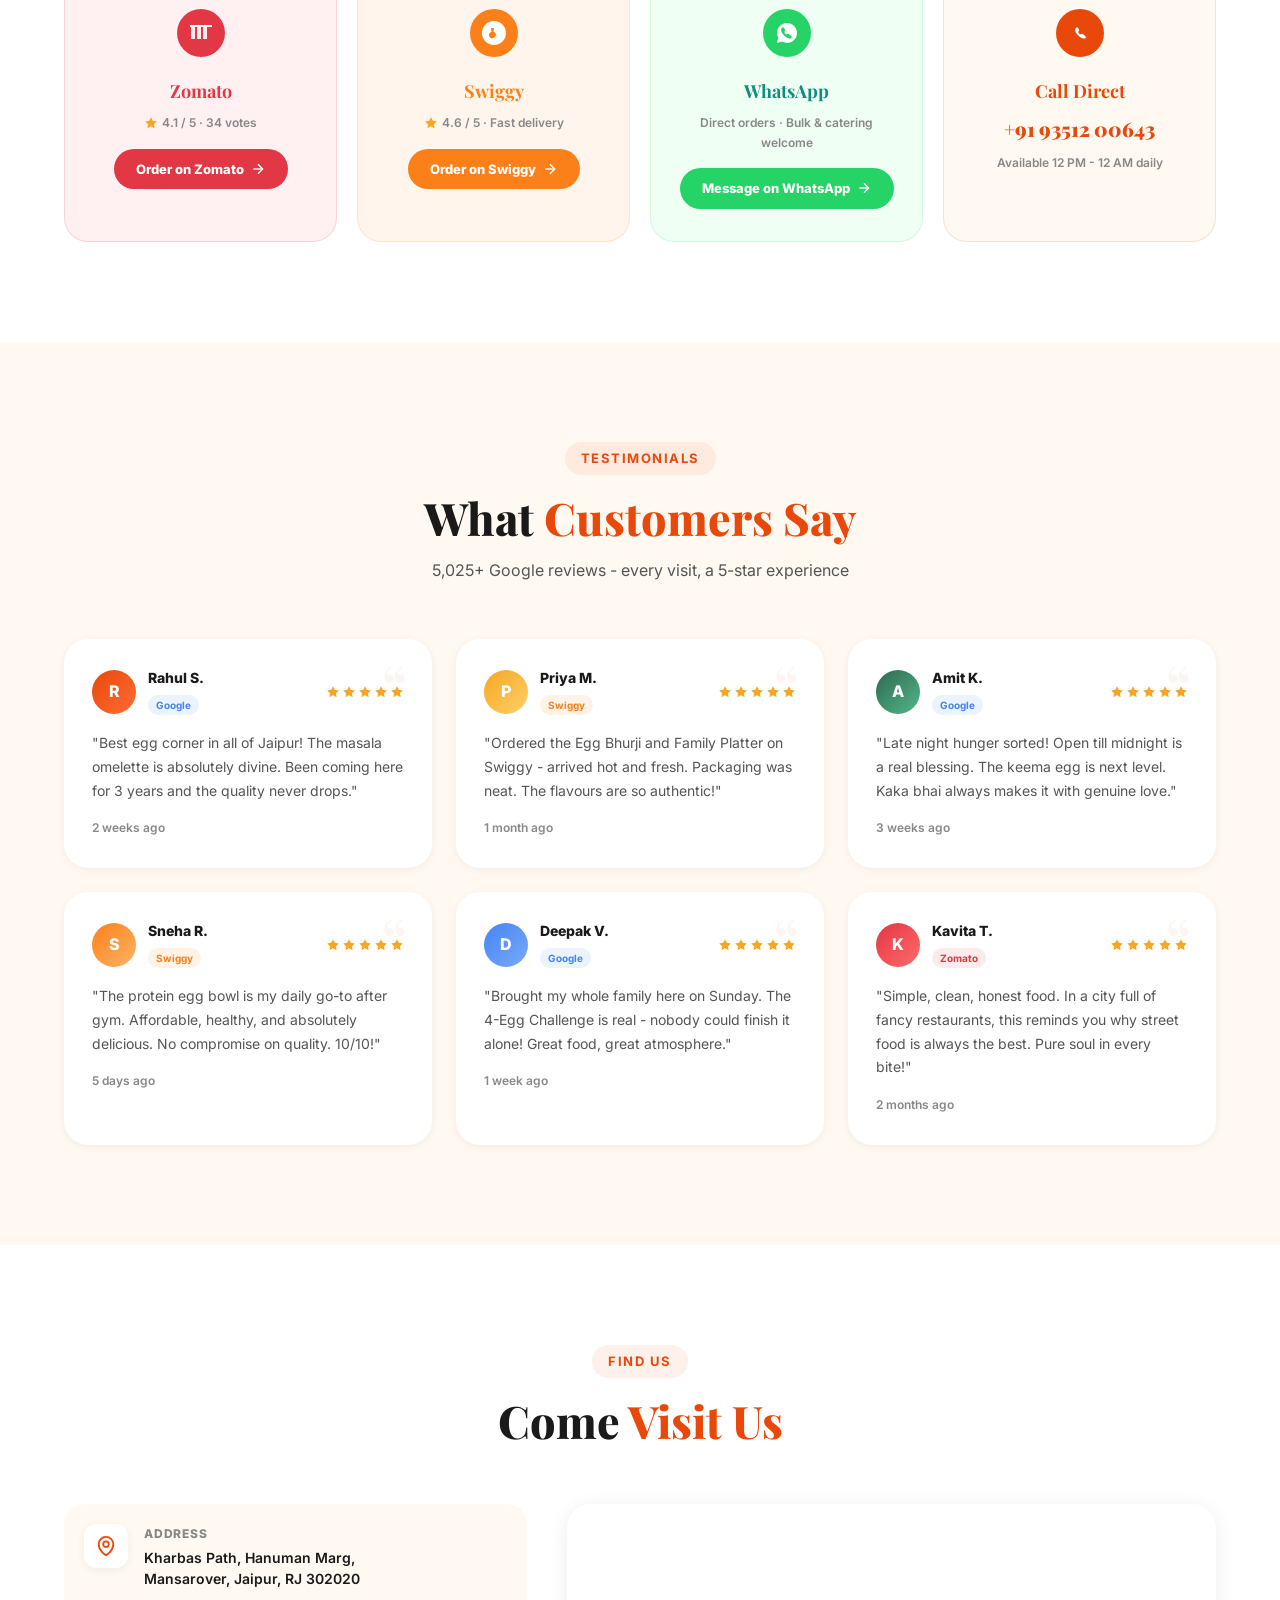
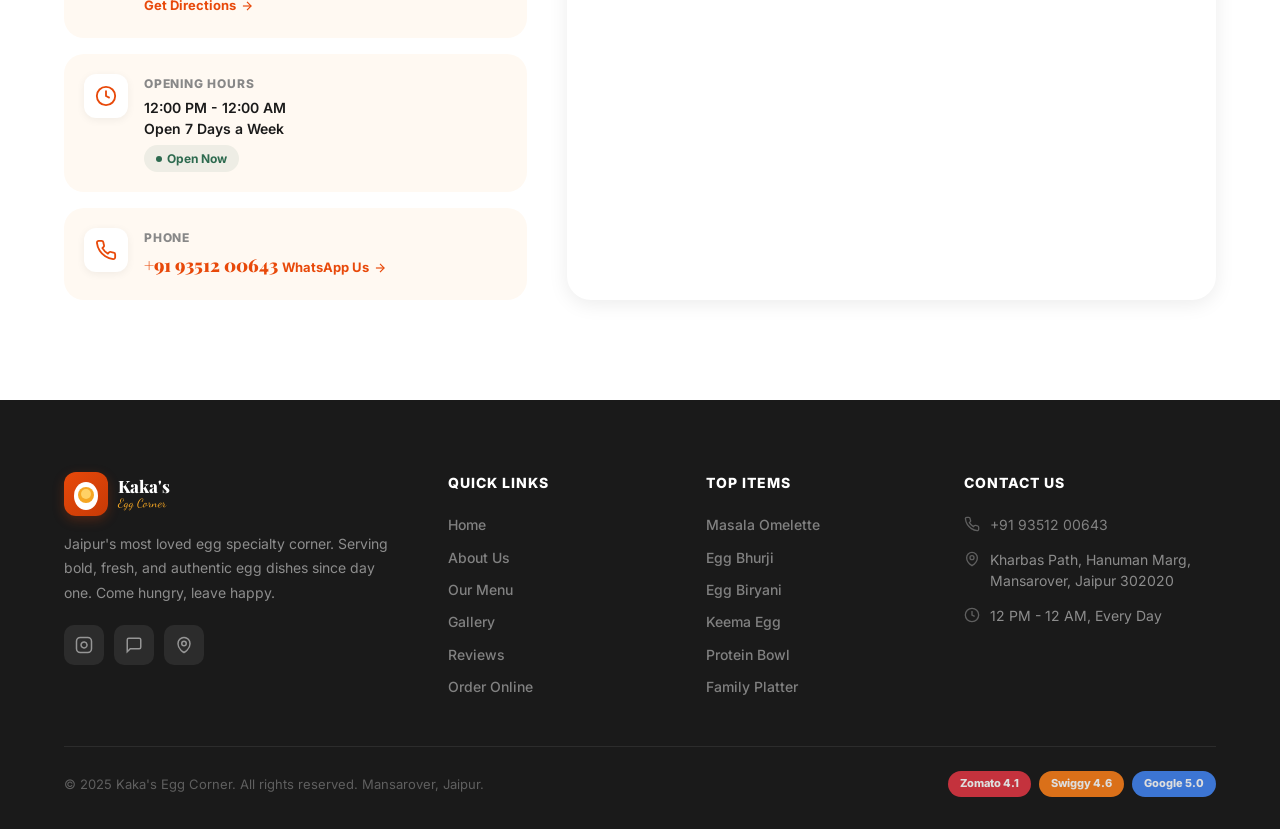
==== commit bd8ac2cc: "add" ====
--- a/index.html
+++ b/index.html
@@ -3,856 +3,987 @@
 <head>
 <meta charset="UTF-8">
 <meta name="viewport" content="width=device-width, initial-scale=1.0">
-<title>Kaka's Egg Corner — Jaipur's #1 Egg Specialty</title>
+<title>Kaka's Egg Corner - Jaipur's #1 Egg Specialty | 20+ Egg Dishes</title>
+<meta name="description" content="Kaka's Egg Corner - Jaipur's favourite egg specialty corner in Mansarover. 20+ egg dishes, 5-star Google rating, open 12 PM to 12 AM. Order on Zomato, Swiggy or WhatsApp.">
 <link rel="preconnect" href="https://fonts.googleapis.com">
-<link href="https://fonts.googleapis.com/css2?family=Playfair+Display:ital,wght@0,700;0,900;1,700&family=Nunito:wght@400;500;600;700;800&family=Dancing+Script:wght@700&display=swap" rel="stylesheet">
+<link rel="preconnect" href="https://fonts.gstatic.com" crossorigin>
+<link href="https://fonts.googleapis.com/css2?family=Playfair+Display:ital,wght@0,500;0,600;0,700;0,800;0,900;1,700&family=Inter:wght@300;400;500;600;700;800;900&family=Dancing+Script:wght@600;700&display=swap" rel="stylesheet">
 <link rel="stylesheet" href="styles.css">
 </head>
 <body>
 
+<!-- ===== PRELOADER ===== -->
+<div id="preloader">
+  <div class="preloader-inner">
+    <div class="preloader-egg">
+      <svg width="60" height="72" viewBox="0 0 60 72" fill="none">
+        <ellipse cx="30" cy="40" rx="26" ry="32" fill="#F5A623"/>
+        <ellipse cx="30" cy="38" rx="22" ry="28" fill="#FFD166"/>
+        <ellipse cx="30" cy="36" rx="14" ry="14" fill="#fff"/>
+        <ellipse cx="30" cy="35" rx="10" ry="10" fill="#F5A623"/>
+      </svg>
+    </div>
+    <p class="preloader-text">Kaka's Egg Corner</p>
+  </div>
+</div>
+
+<!-- ===== NAVBAR ===== -->
+<nav id="navbar">
+  <div class="container nav-container">
+    <a href="#" class="nav-logo">
+      <div class="nav-logo-icon">
+        <svg width="32" height="32" viewBox="0 0 32 32" fill="none">
+          <ellipse cx="16" cy="18" rx="12" ry="14" fill="#fff"/>
+          <ellipse cx="16" cy="17" rx="8" ry="8" fill="#F5A623"/>
+          <ellipse cx="16" cy="16" rx="5" ry="5" fill="#FFD166"/>
+        </svg>
+      </div>
+      <div class="nav-logo-text">
+        <span class="nav-brand">Kaka's</span>
+        <span class="nav-sub">Egg Corner</span>
+      </div>
+    </a>
+
+    <div class="nav-links" id="navLinks">
+      <a href="#home" class="nav-link active">Home</a>
+      <a href="#about" class="nav-link">About Us</a>
+      <a href="#menu" class="nav-link">Menu</a>
+      <a href="#gallery" class="nav-link">Gallery</a>
+      <a href="#reviews" class="nav-link">Reviews</a>
+      <a href="#contact" class="nav-link">Contact</a>
+    </div>
+
+    <div class="nav-right">
+      <a href="tel:+919351200643" class="nav-phone">
+        <svg width="18" height="18" viewBox="0 0 24 24" fill="none" stroke="currentColor" stroke-width="2"><path d="M22 16.92v3a2 2 0 01-2.18 2 19.79 19.79 0 01-8.63-3.07 19.5 19.5 0 01-6-6 19.79 19.79 0 01-3.07-8.67A2 2 0 014.11 2h3a2 2 0 012 1.72c.127.96.361 1.903.7 2.81a2 2 0 01-.45 2.11L8.09 9.91a16 16 0 006 6l1.27-1.27a2 2 0 012.11-.45c.907.339 1.85.573 2.81.7A2 2 0 0122 16.92z"/></svg>
+      </a>
+      <a href="#order" class="btn-order">
+        <svg width="18" height="18" viewBox="0 0 24 24" fill="none" stroke="#fff" stroke-width="2"><circle cx="9" cy="21" r="1"/><circle cx="20" cy="21" r="1"/><path d="M1 1h4l2.68 13.39a2 2 0 002 1.61h9.72a2 2 0 002-1.61L23 6H6"/></svg>
+        Order Now
+      </a>
+      <button class="hamburger" id="hamburger" aria-label="Toggle menu">
+        <span></span><span></span><span></span>
+      </button>
+    </div>
+  </div>
+</nav>
+
 <!-- ===== MOBILE MENU ===== -->
 <div class="mobile-menu" id="mobileMenu">
-  <button class="mobile-close" onclick="toggleMenu()">&#10005;</button>
-  <a href="#menu" onclick="toggleMenu()">Menu</a>
-  <a href="#about" onclick="toggleMenu()">About</a>
-  <a href="#reviews" onclick="toggleMenu()">Reviews</a>
-  <a href="#order" onclick="toggleMenu()">Order</a>
-  <a href="#location" onclick="toggleMenu()">Find Us</a>
-  <a href="tel:+919351200643" class="btn-primary" style="margin-top:8px">&#128222; Call Now</a>
+  <div class="mobile-menu-header">
+    <a href="#" class="nav-logo">
+      <div class="nav-logo-icon">
+        <svg width="32" height="32" viewBox="0 0 32 32" fill="none">
+          <ellipse cx="16" cy="18" rx="12" ry="14" fill="#fff"/>
+          <ellipse cx="16" cy="17" rx="8" ry="8" fill="#F5A623"/>
+          <ellipse cx="16" cy="16" rx="5" ry="5" fill="#FFD166"/>
+        </svg>
+      </div>
+      <div class="nav-logo-text">
+        <span class="nav-brand">Kaka's</span>
+        <span class="nav-sub">Egg Corner</span>
+      </div>
+    </a>
+    <button class="mobile-close" id="mobileClose" aria-label="Close menu">
+      <svg width="24" height="24" viewBox="0 0 24 24" fill="none" stroke="currentColor" stroke-width="2"><line x1="18" y1="6" x2="6" y2="18"/><line x1="6" y1="6" x2="18" y2="18"/></svg>
+    </button>
+  </div>
+  <div class="mobile-menu-links">
+    <a href="#home" class="mobile-link">Home</a>
+    <a href="#about" class="mobile-link">About Us</a>
+    <a href="#menu" class="mobile-link">Menu</a>
+    <a href="#gallery" class="mobile-link">Gallery</a>
+    <a href="#reviews" class="mobile-link">Reviews</a>
+    <a href="#contact" class="mobile-link">Contact</a>
+  </div>
+  <a href="#order" class="btn-order mobile-order-btn">
+    <svg width="18" height="18" viewBox="0 0 24 24" fill="none" stroke="#fff" stroke-width="2"><circle cx="9" cy="21" r="1"/><circle cx="20" cy="21" r="1"/><path d="M1 1h4l2.68 13.39a2 2 0 002 1.61h9.72a2 2 0 002-1.61L23 6H6"/></svg>
+    Order Now
+  </a>
 </div>
 
-<!-- ===== NAVBAR ===== -->
-<nav id="navbar">
-  <div class="container">
-    <div class="nav-inner">
-      <a href="#" class="nav-logo">
-        <div class="nav-logo-icon">&#129370;</div>
-        <div class="nav-logo-text">
-          <div class="nav-logo-name">Kaka's</div>
-          <div class="nav-logo-sub">Egg Corner</div>
-        </div>
-      </a>
-      <div class="nav-links">
-        <a href="#menu">Menu</a>
-        <a href="#about">About</a>
-        <a href="#reviews">Reviews</a>
-        <a href="#loyalty">Loyalty</a>
-        <a href="#location">Find Us</a>
-      </div>
-      <div class="nav-cta">
-        <a href="tel:+919351200643" class="btn-outline nav-cta-btn">&#128222; Call</a>
-        <a href="#order" class="btn-primary nav-cta-btn">Order Now</a>
-      </div>
-      <button class="hamburger" onclick="toggleMenu()" aria-label="Menu">
-        <span></span><span></span><span></span>
-      </button>
-    </div>
-  </div>
-</nav>
-
 <!-- ===== HERO ===== -->
-<section id="hero">
-  <div class="hero-blob1"></div>
-  <div class="hero-blob2"></div>
-  <div class="hero-deco1"></div>
-  <div class="hero-deco2"></div>
-  <div class="container">
-    <div class="hero-inner">
-      <!-- Text -->
-      <div>
-        <div class="hero-eyebrow">
-          <div class="hero-rating-pill">
-            <span class="stars">&#9733;&#9733;&#9733;&#9733;&#9733;</span>
-            <span>5.0 &middot; 5,025 Reviews</span>
-          </div>
-        </div>
-        <h1 class="hero-h1">
-          <span class="cursive">Jaipur's Favourite</span>
-          <span>Egg Dishes,</span><br>
-          <span class="highlight">Crafted Fresh</span>
-        </h1>
-        <p class="hero-desc">
-          From sizzling masala omelettes to creamy bhurji and egg biryani — every dish
-          made fresh daily with the finest spices. Dine in or order online at Mansarover, Jaipur.
-        </p>
-        <div class="hero-actions">
-          <a href="#menu" class="btn-primary">&#127859; Explore Menu</a>
-          <a href="#order" class="btn-outline">Order Online &rarr;</a>
-        </div>
-        <div class="hero-meta">
-          <div class="hero-meta-item">
-            <div class="hero-meta-icon">&#9200;</div>
-            <div class="hero-meta-text"><strong>12 PM – 12 AM</strong>Open every day</div>
-          </div>
-          <div class="hero-meta-item">
-            <div class="hero-meta-icon">&#128205;</div>
-            <div class="hero-meta-text"><strong>Mansarover</strong>Jaipur, Rajasthan</div>
-          </div>
-          <div class="hero-meta-item">
-            <div class="hero-meta-icon">&#127869;</div>
-            <div class="hero-meta-text"><strong>20+ Dishes</strong>Egg specialties</div>
-          </div>
-        </div>
-      </div>
-
-      <!-- Visual -->
-      <div class="hero-visual">
-        <div class="hero-plate-wrap">
-          <div class="hero-plate-bg"></div>
-          <div class="hero-plate-img">
-            <img src="https://images.unsplash.com/photo-1482049016688-2d3e1b311543?w=500&h=500&fit=crop&q=80" alt="Egg Dish">
-          </div>
-
-          <div class="float-card fc-tl">
-            <div class="float-card-emoji">&#127859;</div>
-            <div>
-              <div>Masala Omelette</div>
-              <div class="float-card-sub">Best Seller &middot; &#8377;60</div>
-            </div>
-          </div>
-
-          <div class="float-card fc-tr">
-            <div class="float-card-emoji">&#11088;</div>
-            <div>
-              <div>5.0 Google</div>
-              <div class="float-card-sub">5,025 reviews</div>
-            </div>
-          </div>
-
-          <div class="float-card fc-bl">
-            <div class="float-card-emoji">&#129368;</div>
-            <div>
-              <div>Egg Bhurji</div>
-              <div class="float-card-sub">Fan Favourite &middot; &#8377;50</div>
-            </div>
-          </div>
-
-          <div class="float-card fc-br">
-            <div class="float-card-emoji">&#128757;</div>
-            <div>
-              <div>Free Delivery</div>
-              <div class="float-card-sub">on Swiggy &amp; Zomato</div>
-            </div>
-          </div>
-        </div>
-      </div>
-    </div>
+<section id="home" class="hero">
+  <div class="hero-deco hero-deco-1">
+    <svg width="120" height="120" viewBox="0 0 120 120" fill="none" opacity="0.12">
+      <circle cx="60" cy="60" r="58" stroke="#E8490A" stroke-width="2" stroke-dasharray="8 6"/>
+    </svg>
+  </div>
+  <div class="hero-deco hero-deco-2">
+    <svg width="80" height="80" viewBox="0 0 80 80" fill="none" opacity="0.08">
+      <circle cx="40" cy="40" r="38" stroke="#F5A623" stroke-width="2"/>
+    </svg>
+  </div>
+  <div class="hero-deco hero-deco-3">
+    <svg width="200" height="200" viewBox="0 0 200 200" fill="none" opacity="0.05">
+      <ellipse cx="100" cy="110" rx="80" ry="90" stroke="#E8490A" stroke-width="1.5"/>
+    </svg>
+  </div>
+
+  <div class="container hero-container">
+    <div class="hero-content reveal">
+      <div class="hero-badge">
+        <span class="badge-dot"></span>
+        Open Now - 12 PM to 12 AM
+      </div>
+      <h1 class="hero-title">
+        Jaipur's <span class="text-cursive">Favourite</span><br>
+        Place For <span class="text-highlight">Egg Dishes</span>
+      </h1>
+      <p class="hero-desc">
+        Kaka's Egg Corner offers 20+ freshly crafted egg dishes - from sizzling masala omelettes
+        to creamy bhurji, egg biryani and more. Made fresh daily with the finest spices.
+      </p>
+      <div class="hero-features">
+        <div class="hero-feature">
+          <svg width="20" height="20" viewBox="0 0 24 24" fill="none" stroke="#E8490A" stroke-width="2"><path d="M12 22s-8-4.5-8-11.8A8 8 0 0112 2a8 8 0 018 8.2c0 7.3-8 11.8-8 11.8z"/><circle cx="12" cy="10" r="3"/></svg>
+          Mansarover, Jaipur
+        </div>
+        <div class="hero-feature">
+          <svg width="20" height="20" viewBox="0 0 24 24" fill="none" stroke="#E8490A" stroke-width="2"><path d="M22 16.92v3a2 2 0 01-2.18 2 19.79 19.79 0 01-8.63-3.07 19.5 19.5 0 01-6-6 19.79 19.79 0 01-3.07-8.67A2 2 0 014.11 2h3a2 2 0 012 1.72c.127.96.361 1.903.7 2.81a2 2 0 01-.45 2.11L8.09 9.91a16 16 0 006 6l1.27-1.27a2 2 0 012.11-.45c.907.339 1.85.573 2.81.7A2 2 0 0122 16.92z"/></svg>
+          +91 93512 00643
+        </div>
+      </div>
+      <div class="hero-actions">
+        <a href="#order" class="btn-primary">
+          <svg width="20" height="20" viewBox="0 0 24 24" fill="none" stroke="#fff" stroke-width="2"><circle cx="9" cy="21" r="1"/><circle cx="20" cy="21" r="1"/><path d="M1 1h4l2.68 13.39a2 2 0 002 1.61h9.72a2 2 0 002-1.61L23 6H6"/></svg>
+          Order Now
+        </a>
+        <a href="#menu" class="btn-secondary">
+          Explore Menu
+          <svg width="18" height="18" viewBox="0 0 24 24" fill="none" stroke="currentColor" stroke-width="2"><line x1="5" y1="12" x2="19" y2="12"/><polyline points="12 5 19 12 12 19"/></svg>
+        </a>
+      </div>
+      <div class="hero-trust">
+        <div class="hero-trust-stars">
+          <svg width="16" height="16" viewBox="0 0 24 24" fill="#F5A623"><polygon points="12 2 15.09 8.26 22 9.27 17 14.14 18.18 21.02 12 17.77 5.82 21.02 7 14.14 2 9.27 8.91 8.26 12 2"/></svg>
+          <svg width="16" height="16" viewBox="0 0 24 24" fill="#F5A623"><polygon points="12 2 15.09 8.26 22 9.27 17 14.14 18.18 21.02 12 17.77 5.82 21.02 7 14.14 2 9.27 8.91 8.26 12 2"/></svg>
+          <svg width="16" height="16" viewBox="0 0 24 24" fill="#F5A623"><polygon points="12 2 15.09 8.26 22 9.27 17 14.14 18.18 21.02 12 17.77 5.82 21.02 7 14.14 2 9.27 8.91 8.26 12 2"/></svg>
+          <svg width="16" height="16" viewBox="0 0 24 24" fill="#F5A623"><polygon points="12 2 15.09 8.26 22 9.27 17 14.14 18.18 21.02 12 17.77 5.82 21.02 7 14.14 2 9.27 8.91 8.26 12 2"/></svg>
+          <svg width="16" height="16" viewBox="0 0 24 24" fill="#F5A623"><polygon points="12 2 15.09 8.26 22 9.27 17 14.14 18.18 21.02 12 17.77 5.82 21.02 7 14.14 2 9.27 8.91 8.26 12 2"/></svg>
+        </div>
+        <span class="hero-trust-text">5.0 Rating | 5,025+ Google Reviews</span>
+      </div>
+    </div>
+
+    <div class="hero-visual reveal reveal-delay-2">
+      <div class="hero-img-wrap">
+        <img src="https://images.unsplash.com/photo-1482049016688-2d3e1b311543?w=600&h=600&fit=crop&q=80" alt="Signature Egg Dish at Kaka's Egg Corner" loading="eager">
+        <div class="hero-img-ring"></div>
+      </div>
+      <div class="hero-float-card hfc-1">
+        <div class="hfc-icon">
+          <svg width="24" height="24" viewBox="0 0 24 24" fill="none" stroke="#E8490A" stroke-width="2"><circle cx="12" cy="12" r="10"/><polyline points="12 6 12 12 16 14"/></svg>
+        </div>
+        <div>
+          <strong>Open Daily</strong>
+          <span>12 PM - 12 AM</span>
+        </div>
+      </div>
+      <div class="hero-float-card hfc-2">
+        <div class="hfc-icon">
+          <svg width="24" height="24" viewBox="0 0 24 24" fill="#F5A623"><polygon points="12 2 15.09 8.26 22 9.27 17 14.14 18.18 21.02 12 17.77 5.82 21.02 7 14.14 2 9.27 8.91 8.26 12 2"/></svg>
+        </div>
+        <div>
+          <strong>5.0 Google</strong>
+          <span>5,025+ reviews</span>
+        </div>
+      </div>
+      <div class="hero-float-card hfc-3">
+        <div class="hfc-icon" style="background:rgba(37,211,102,0.1)">
+          <svg width="24" height="24" viewBox="0 0 24 24" fill="none" stroke="#25D366" stroke-width="2"><path d="M21 15a2 2 0 01-2 2H7l-4 4V5a2 2 0 012-2h14a2 2 0 012 2z"/></svg>
+        </div>
+        <div>
+          <strong>Free Delivery</strong>
+          <span>Zomato & Swiggy</span>
+        </div>
+      </div>
+    </div>
+  </div>
+
+  <div class="hero-wave">
+    <svg viewBox="0 0 1440 100" fill="none" preserveAspectRatio="none">
+      <path d="M0 40C240 80 480 0 720 40C960 80 1200 0 1440 40V100H0V40Z" fill="#fff"/>
+    </svg>
   </div>
 </section>
 
-<!-- ===== TICKER ===== -->
-<div class="ticker-wrap">
-  <div class="ticker-track">
-    <div class="ticker-item">&#129370; Fresh Eggs Daily</div><div class="ticker-dot"></div>
-    <div class="ticker-item">&#11088; 5.0 Google Rating</div><div class="ticker-dot"></div>
-    <div class="ticker-item">&#127859; 20+ Egg Dishes</div><div class="ticker-dot"></div>
-    <div class="ticker-item">&#128757; Order on Zomato</div><div class="ticker-dot"></div>
-    <div class="ticker-item">&#128293; Open Till Midnight</div><div class="ticker-dot"></div>
-    <div class="ticker-item">&#128205; Mansarover, Jaipur</div><div class="ticker-dot"></div>
-    <div class="ticker-item">&#129370; Fresh Eggs Daily</div><div class="ticker-dot"></div>
-    <div class="ticker-item">&#11088; 5.0 Google Rating</div><div class="ticker-dot"></div>
-    <div class="ticker-item">&#127859; 20+ Egg Dishes</div><div class="ticker-dot"></div>
-    <div class="ticker-item">&#128757; Order on Swiggy</div><div class="ticker-dot"></div>
-    <div class="ticker-item">&#128293; Open Till Midnight</div><div class="ticker-dot"></div>
-    <div class="ticker-item">&#128205; Mansarover, Jaipur</div><div class="ticker-dot"></div>
-  </div>
-</div>
-
-<!-- ===== STATS ===== -->
-<section id="stats">
+<!-- ===== STATS STRIP ===== -->
+<section class="stats-strip">
   <div class="container">
     <div class="stats-grid">
-      <div class="stat-item reveal">
-        <div class="stat-num">5.0</div>
+      <div class="stat-card reveal">
+        <div class="stat-icon">
+          <svg width="28" height="28" viewBox="0 0 24 24" fill="none" stroke="#E8490A" stroke-width="2"><polygon points="12 2 15.09 8.26 22 9.27 17 14.14 18.18 21.02 12 17.77 5.82 21.02 7 14.14 2 9.27 8.91 8.26 12 2"/></svg>
+        </div>
+        <div class="stat-num" data-target="5.0" data-decimal="1">0</div>
         <div class="stat-label">Google Rating</div>
-        <div class="stat-sub">5,025+ reviews</div>
-      </div>
-      <div class="stat-item reveal reveal-delay-1">
-        <div class="stat-num">4.6</div>
-        <div class="stat-label">Swiggy Rating</div>
-        <div class="stat-sub">Top rated outlet</div>
-      </div>
-      <div class="stat-item reveal reveal-delay-2">
-        <div class="stat-num">20+</div>
+      </div>
+      <div class="stat-card reveal reveal-delay-1">
+        <div class="stat-icon">
+          <svg width="28" height="28" viewBox="0 0 24 24" fill="none" stroke="#F5A623" stroke-width="2"><path d="M17 21v-2a4 4 0 00-4-4H5a4 4 0 00-4 4v2"/><circle cx="9" cy="7" r="4"/><path d="M23 21v-2a4 4 0 00-3-3.87"/><path d="M16 3.13a4 4 0 010 7.75"/></svg>
+        </div>
+        <div class="stat-num" data-target="5025">0</div>
+        <div class="stat-label">Happy Customers</div>
+      </div>
+      <div class="stat-card reveal reveal-delay-2">
+        <div class="stat-icon">
+          <svg width="28" height="28" viewBox="0 0 24 24" fill="none" stroke="#2D6A4F" stroke-width="2"><path d="M18 8h1a4 4 0 010 8h-1"/><path d="M2 8h16v9a4 4 0 01-4 4H6a4 4 0 01-4-4V8z"/><line x1="6" y1="1" x2="6" y2="4"/><line x1="10" y1="1" x2="10" y2="4"/><line x1="14" y1="1" x2="14" y2="4"/></svg>
+        </div>
+        <div class="stat-num" data-target="20">0</div>
         <div class="stat-label">Egg Dishes</div>
-        <div class="stat-sub">Fresh every day</div>
-      </div>
-      <div class="stat-item reveal reveal-delay-3">
-        <div class="stat-num">12h</div>
-        <div class="stat-label">Open Daily</div>
-        <div class="stat-sub">12 PM to 12 AM</div>
-      </div>
-      <div class="stat-item reveal reveal-delay-4">
-        <div class="stat-num">&#8377;50</div>
-        <div class="stat-label">Starts From</div>
-        <div class="stat-sub">Best value in Jaipur</div>
+      </div>
+      <div class="stat-card reveal reveal-delay-3">
+        <div class="stat-icon">
+          <svg width="28" height="28" viewBox="0 0 24 24" fill="none" stroke="#E8490A" stroke-width="2"><circle cx="12" cy="12" r="10"/><polyline points="12 6 12 12 16 14"/></svg>
+        </div>
+        <div class="stat-num" data-target="12">0</div>
+        <div class="stat-label">Hours Open Daily</div>
       </div>
     </div>
   </div>
 </section>
 
-<!-- ===== MENU ===== -->
-<section id="menu" class="section-pad">
+<!-- ===== NEW MENU HIGHLIGHTS ===== -->
+<section id="highlights" class="section highlights-section">
   <div class="container">
-    <div class="menu-header reveal">
-      <span class="tag">&#127869; Our Menu</span>
-      <h2 class="section-title">Every Egg, a <em>Masterpiece</em></h2>
-      <div class="divider"></div>
-      <p class="section-sub" style="margin: 0 auto; text-align: center;">
-        20+ freshly crafted egg dishes — from classic street food to health-forward protein bowls.
-      </p>
-    </div>
-
-    <!-- Tabs -->
-    <div class="menu-tabs">
-      <button class="tab-btn active" onclick="showTab('hero-dishes',this)">&#11088; Hero Dishes</button>
-      <button class="tab-btn" onclick="showTab('combos',this)">&#128176; Value Combos</button>
-      <button class="tab-btn" onclick="showTab('protein',this)">&#128170; Protein &amp; Health</button>
-      <button class="tab-btn" onclick="showTab('specials',this)">&#128293; Chef Specials</button>
-    </div>
-
-    <!-- Hero Dishes -->
-    <div id="hero-dishes" class="menu-panel active">
-      <div class="dishes-grid">
-        <div class="dish-card reveal">
-          <div class="dish-img-wrap">
-            <img src="https://images.unsplash.com/photo-1510693206972-df098062cb71?w=400&h=220&fit=crop&q=80" alt="Masala Omelette">
-            <span class="dish-tag-badge badge-hot">Best Seller</span>
-            <span class="dish-popular-badge">&#11088;</span>
-          </div>
-          <div class="dish-body">
-            <div class="dish-name">Masala Omelette</div>
-            <div class="dish-desc">Classic Indian omelette with onions, tomatoes, green chillies &amp; our secret spice blend.</div>
-            <div class="dish-footer">
-              <div class="dish-price">&#8377;60</div>
-              <button class="dish-add-btn">+</button>
-            </div>
-          </div>
-        </div>
-
-        <div class="dish-card reveal reveal-delay-1">
-          <div class="dish-img-wrap">
-            <img src="https://images.unsplash.com/photo-1525351484163-7529414344d8?w=400&h=220&fit=crop&q=80" alt="Egg Bhurji">
-            <span class="dish-tag-badge badge-fav">Fan Fav</span>
-            <span class="dish-popular-badge">&#128293;</span>
-          </div>
-          <div class="dish-body">
-            <div class="dish-name">Egg Bhurji</div>
-            <div class="dish-desc">Spiced scrambled eggs with a smoky tadka — the classic Jaipur street-side style.</div>
-            <div class="dish-footer">
-              <div class="dish-price">&#8377;50</div>
-              <button class="dish-add-btn">+</button>
-            </div>
-          </div>
-        </div>
-
-        <div class="dish-card reveal reveal-delay-2">
-          <div class="dish-img-wrap">
-            <img src="https://images.unsplash.com/photo-1490645935967-10de6ba17061?w=400&h=220&fit=crop&q=80" alt="Double Egg Fry">
-            <span class="dish-tag-badge badge-new">Must Try</span>
-          </div>
-          <div class="dish-body">
-            <div class="dish-name">Double Egg Fry</div>
-            <div class="dish-desc">Two perfectly fried eggs with chilli oil drizzle &amp; toasted bread on the side.</div>
-            <div class="dish-footer">
-              <div class="dish-price">&#8377;70</div>
-              <button class="dish-add-btn">+</button>
-            </div>
-          </div>
-        </div>
-
-        <div class="dish-card reveal reveal-delay-3">
-          <div class="dish-img-wrap">
-            <img src="https://images.unsplash.com/photo-1574484284002-952d92456975?w=400&h=220&fit=crop&q=80" alt="Keema Egg">
-            <span class="dish-tag-badge badge-hot">Popular</span>
-            <span class="dish-popular-badge">&#128175;</span>
-          </div>
-          <div class="dish-body">
-            <div class="dish-name">Keema Egg</div>
-            <div class="dish-desc">Minced mutton keema layered with egg — a real Rajasthani flavour bomb.</div>
-            <div class="dish-footer">
-              <div class="dish-price">&#8377;120</div>
-              <button class="dish-add-btn">+</button>
-            </div>
-          </div>
-        </div>
-      </div>
-    </div>
-
-    <!-- Value Combos -->
-    <div id="combos" class="menu-panel">
-      <div class="dishes-grid">
-        <div class="dish-card">
-          <div class="dish-img-wrap">
-            <img src="https://images.unsplash.com/photo-1528736235302-52922df5c122?w=400&h=220&fit=crop&q=80" alt="Student Special">
-            <span class="dish-tag-badge badge-deal">&#8377;99 Deal</span>
-          </div>
-          <div class="dish-body">
-            <div class="dish-name">Student Special</div>
-            <div class="dish-desc">2 masala omelettes + bread + chai — perfect fuel for students.</div>
-            <div class="dish-footer"><div class="dish-price">&#8377;99</div><button class="dish-add-btn">+</button></div>
-          </div>
-        </div>
-        <div class="dish-card">
-          <div class="dish-img-wrap">
-            <img src="https://images.unsplash.com/photo-1504674900247-0877df9cc836?w=400&h=220&fit=crop&q=80" alt="Egg Feast Box">
-            <span class="dish-tag-badge badge-fav">Value</span>
-          </div>
-          <div class="dish-body">
-            <div class="dish-name">Egg Feast Box</div>
-            <div class="dish-desc">Bhurji + Omelette + Paratha + Raita — the full spread in one box.</div>
-            <div class="dish-footer"><div class="dish-price">&#8377;149</div><button class="dish-add-btn">+</button></div>
-          </div>
-        </div>
-        <div class="dish-card">
-          <div class="dish-img-wrap">
-            <img src="https://images.unsplash.com/photo-1565299624946-b28f40a0ae38?w=400&h=220&fit=crop&q=80" alt="Night Owl Combo">
-          </div>
-          <div class="dish-body">
-            <div class="dish-name">Night Owl Combo</div>
-            <div class="dish-desc">Triple egg dish + masala chai — designed for the midnight hunger crowd.</div>
-            <div class="dish-footer"><div class="dish-price">&#8377;130</div><button class="dish-add-btn">+</button></div>
-          </div>
-        </div>
-        <div class="dish-card">
-          <div class="dish-img-wrap">
-            <img src="https://images.unsplash.com/photo-1498837167922-ddd27525d352?w=400&h=220&fit=crop&q=80" alt="Family Platter">
-            <span class="dish-tag-badge badge-new">Share</span>
-          </div>
-          <div class="dish-body">
-            <div class="dish-name">Family Platter</div>
-            <div class="dish-desc">6 eggs cooked your style, 4 parathas, 2 chutneys — feeds the whole family.</div>
-            <div class="dish-footer"><div class="dish-price">&#8377;220</div><button class="dish-add-btn">+</button></div>
-          </div>
-        </div>
-      </div>
-    </div>
-
-    <!-- Protein & Health -->
-    <div id="protein" class="menu-panel">
-      <div class="dishes-grid">
-        <div class="dish-card">
-          <div class="dish-img-wrap">
-            <img src="https://images.unsplash.com/photo-1512621776951-a57141f2eefd?w=400&h=220&fit=crop&q=80" alt="Protein Bowl">
-            <span class="dish-tag-badge badge-new">New</span>
-          </div>
-          <div class="dish-body">
-            <div class="dish-name">Protein Egg Bowl</div>
-            <div class="dish-desc">Poached eggs on quinoa with greens &amp; olive drizzle — macro-friendly meal.</div>
-            <div class="dish-footer"><div class="dish-price">&#8377;110</div><button class="dish-add-btn">+</button></div>
-          </div>
-        </div>
-        <div class="dish-card">
-          <div class="dish-img-wrap">
-            <img src="https://images.unsplash.com/photo-1543352634-a1c51d9f1fa7?w=400&h=220&fit=crop&q=80" alt="Keto Platter">
-            <span class="dish-tag-badge badge-new">Keto</span>
-          </div>
-          <div class="dish-body">
-            <div class="dish-name">Keto Egg Platter</div>
-            <div class="dish-desc">Boiled eggs, avocado salad, no bread — gym-approved, guilt-free eating.</div>
-            <div class="dish-footer"><div class="dish-price">&#8377;120</div><button class="dish-add-btn">+</button></div>
-          </div>
-        </div>
-        <div class="dish-card">
-          <div class="dish-img-wrap">
-            <img src="https://images.unsplash.com/photo-1519984388953-d2406bc725e1?w=400&h=220&fit=crop&q=80" alt="Egg White Omelette">
-            <span class="dish-tag-badge badge-new">Low Cal</span>
-          </div>
-          <div class="dish-body">
-            <div class="dish-name">Egg White Omelette</div>
-            <div class="dish-desc">Pure protein — egg whites, seasonal vegetables, minimal oil. Clean eating.</div>
-            <div class="dish-footer"><div class="dish-price">&#8377;80</div><button class="dish-add-btn">+</button></div>
-          </div>
-        </div>
-        <div class="dish-card">
-          <div class="dish-img-wrap">
-            <img src="https://images.unsplash.com/photo-1482049016688-2d3e1b311543?w=400&h=220&fit=crop&q=80" alt="Boiled Egg Set">
-          </div>
-          <div class="dish-body">
-            <div class="dish-name">Boiled Egg Set (4)</div>
-            <div class="dish-desc">Four perfectly boiled eggs with black salt, pepper &amp; green chutney.</div>
-            <div class="dish-footer"><div class="dish-price">&#8377;40</div><button class="dish-add-btn">+</button></div>
-          </div>
-        </div>
-      </div>
-    </div>
-
-    <!-- Chef Specials -->
-    <div id="specials" class="menu-panel">
-      <div class="dishes-grid">
-        <div class="dish-card">
-          <div class="dish-img-wrap">
-            <img src="https://images.unsplash.com/photo-1563379091339-03b21ab4a4f8?w=400&h=220&fit=crop&q=80" alt="Egg Biryani">
-            <span class="dish-tag-badge badge-hot">Special</span>
-            <span class="dish-popular-badge">&#127835;</span>
-          </div>
-          <div class="dish-body">
-            <div class="dish-name">Egg Biryani</div>
-            <div class="dish-desc">Fragrant basmati rice with 3 whole eggs — a Rajasthani twist on a classic.</div>
-            <div class="dish-footer"><div class="dish-price">&#8377;160</div><button class="dish-add-btn">+</button></div>
-          </div>
-        </div>
-        <div class="dish-card">
-          <div class="dish-img-wrap">
-            <img src="https://images.unsplash.com/photo-1569050467447-ce54b3bbc37d?w=400&h=220&fit=crop&q=80" alt="4 Egg Challenge">
-            <span class="dish-tag-badge badge-deal">Challenge</span>
-            <span class="dish-popular-badge">&#128293;</span>
-          </div>
-          <div class="dish-body">
-            <div class="dish-name">4-Egg Challenge</div>
-            <div class="dish-desc">Loaded 4-egg masala omelette — dare to finish it alone? A social media moment!</div>
-            <div class="dish-footer"><div class="dish-price">&#8377;160</div><button class="dish-add-btn">+</button></div>
-          </div>
-        </div>
-        <div class="dish-card">
-          <div class="dish-img-wrap">
-            <img src="https://images.unsplash.com/photo-1559847844-5315695dadae?w=400&h=220&fit=crop&q=80" alt="Egg Curry">
-            <span class="dish-tag-badge badge-hot">Popular</span>
-          </div>
-          <div class="dish-body">
-            <div class="dish-name">Egg Curry Rice Box</div>
-            <div class="dish-desc">Rich spicy egg curry with steamed basmati rice — a delivery crowd favourite.</div>
-            <div class="dish-footer"><div class="dish-price">&#8377;130</div><button class="dish-add-btn">+</button></div>
-          </div>
-        </div>
-        <div class="dish-card">
-          <div class="dish-img-wrap">
-            <img src="https://images.unsplash.com/photo-1565557623262-b51c2513a641?w=400&h=220&fit=crop&q=80" alt="Egg Wrap">
-            <span class="dish-tag-badge badge-new">New</span>
-          </div>
-          <div class="dish-body">
-            <div class="dish-name">Masala Egg Wrap</div>
-            <div class="dish-desc">Bhurji wrapped in soft roti with mint chutney, onions &amp; chaat masala.</div>
-            <div class="dish-footer"><div class="dish-price">&#8377;90</div><button class="dish-add-btn">+</button></div>
-          </div>
-        </div>
-      </div>
-    </div>
-
-    <!-- Special Banner -->
-    <div class="special-banner reveal">
-      <div class="special-banner-text">
-        <div class="special-banner-eyebrow">&#127769; Open Every Night</div>
-        <h3>Midnight Hunger?<br>We've Got You Covered!</h3>
-        <p>Open 12 PM to 12 AM — because great food has no curfew.</p>
-      </div>
-      <div class="special-banner-img">&#127769;</div>
-      <a href="tel:+919351200643" class="special-banner-cta">&#128222; Call to Order</a>
+    <div class="section-header reveal">
+      <span class="section-tag">What's New</span>
+      <h2 class="section-title">Our <span class="text-highlight">Special</span> Picks</h2>
+      <p class="section-desc">Check out our freshest additions and crowd favourites</p>
+    </div>
+    <div class="highlights-grid">
+      <div class="highlight-card reveal">
+        <div class="highlight-img">
+          <img src="https://images.unsplash.com/photo-1563379091339-03b21ab4a4f8?w=500&h=350&fit=crop&q=80" alt="Egg Biryani" loading="lazy">
+          <span class="highlight-badge">Chef's Special</span>
+        </div>
+        <div class="highlight-body">
+          <h3>Egg Biryani</h3>
+          <p>Fragrant basmati with 3 whole eggs - a Rajasthani twist</p>
+          <div class="highlight-footer">
+            <span class="highlight-price">&#8377;160</span>
+            <a href="#order" class="btn-sm">Order Now</a>
+          </div>
+        </div>
+      </div>
+      <div class="highlight-card reveal reveal-delay-1">
+        <div class="highlight-img">
+          <img src="https://images.unsplash.com/photo-1569050467447-ce54b3bbc37d?w=500&h=350&fit=crop&q=80" alt="4-Egg Challenge" loading="lazy">
+          <span class="highlight-badge badge-red">Challenge</span>
+        </div>
+        <div class="highlight-body">
+          <h3>4-Egg Challenge</h3>
+          <p>Loaded 4-egg masala omelette - dare to finish it alone?</p>
+          <div class="highlight-footer">
+            <span class="highlight-price">&#8377;160</span>
+            <a href="#order" class="btn-sm">Order Now</a>
+          </div>
+        </div>
+      </div>
+      <div class="highlight-card reveal reveal-delay-2">
+        <div class="highlight-img">
+          <img src="https://images.unsplash.com/photo-1512621776951-a57141f2eefd?w=500&h=350&fit=crop&q=80" alt="Protein Egg Bowl" loading="lazy">
+          <span class="highlight-badge badge-green">Healthy</span>
+        </div>
+        <div class="highlight-body">
+          <h3>Protein Egg Bowl</h3>
+          <p>Poached eggs on quinoa with greens - macro-friendly meal</p>
+          <div class="highlight-footer">
+            <span class="highlight-price">&#8377;110</span>
+            <a href="#order" class="btn-sm">Order Now</a>
+          </div>
+        </div>
+      </div>
     </div>
   </div>
 </section>
 
-<!-- ===== ORDER ONLINE ===== -->
-<section id="order">
+<!-- ===== POPULAR DISHES ===== -->
+<section id="menu" class="section menu-section">
   <div class="container">
-    <div class="order-inner">
-      <div class="reveal">
-        <span class="tag">&#128757; Order Online</span>
-        <h2 class="section-title">Delivered Hot <em>to Your Door</em></h2>
-        <div class="divider"></div>
-        <p class="section-sub">
-          Order through Zomato or Swiggy for quick, fresh delivery. Or ping us directly on WhatsApp for bulk and catering orders.
-        </p>
-        <div class="order-call-box">
-          <div class="order-call-label">&#128222; Call Directly</div>
-          <a href="tel:+919351200643" class="order-call-number">93512 00643</a>
-          <div class="order-call-hours">Available 12 PM – 12 AM daily</div>
-        </div>
-      </div>
-
-
-      <div class="reveal reveal-delay-1">
-        <div class="order-platforms">
-          <a href="https://www.zomato.com" target="_blank" rel="noopener" class="platform-card pc-zomato">
-            <div class="pc-logo"><svg width="40" height="40" viewBox="0 0 40 40" fill="none"><circle cx="20" cy="20" r="20" fill="#E23744"/><path d="M10 14.5c0-.83.67-1.5 1.5-1.5h3c.83 0 1.5.67 1.5 1.5V16h-1.5v-1h-3v10h3v-1H16v1.5c0 .83-.67 1.5-1.5 1.5h-3c-.83 0-1.5-.67-1.5-1.5v-11zm8 0c0-.83.67-1.5 1.5-1.5h3c.83 0 1.5.67 1.5 1.5v11c0 .83-.67 1.5-1.5 1.5h-3c-.83 0-1.5-.67-1.5-1.5v-11zm1.5.5v10h3V15h-3zm7-.5c0-.83.67-1.5 1.5-1.5h3c.83 0 1.5.67 1.5 1.5v11c0 .83-.67 1.5-1.5 1.5h-3c-.83 0-1.5-.67-1.5-1.5v-11zm1.5.5v10h3V15h-3z" fill="#fff"/></svg></div>
-            <div class="pc-name">Zomato</div>
-            <div class="pc-rating">&#9733;&#9733;&#9733;&#9733;&#9734; 4.1 / 5 &middot; 34 votes</div>
-            <div class="pc-cta"><svg width="16" height="16" viewBox="0 0 24 24" fill="currentColor"><circle cx="12" cy="12" r="12" fill="#fff" opacity="0.2"/><path d="M6 12.5c0-.28.22-.5.5-.5h1c.28 0 .5.22.5.5v3.5c0 .28-.22.5-.5.5h-1a.5.5 0 01-.5-.5v-3.5zm3-.5c0-.28.22-.5.5-.5h1c.28 0 .5.22.5.5v4c0 .28-.22.5-.5.5h-1a.5.5 0 01-.5-.5v-4z" fill="#fff"/></svg> Order on Zomato &rarr;</div>
-          </a>
-          <a href="https://www.swiggy.com" target="_blank" rel="noopener" class="platform-card pc-swiggy">
-            <div class="pc-logo"><svg width="40" height="40" viewBox="0 0 40 40" fill="none"><circle cx="20" cy="20" r="20" fill="#FC8019"/><path d="M20 8c-6.63 0-12 5.37-12 12s5.37 12 12 12 12-5.37 12-12S26.63 8 20 8zm-1.5 17.5c-1.93 0-3.5-1.57-3.5-3.5 0-1.6 1.08-2.95 2.55-3.36l-.55-3.64h3l-.55 3.64A3.51 3.51 0 0122 22c0 1.93-1.57 3.5-3.5 3.5zm6.5-7h-2v-4h2v4z" fill="#fff"/></svg></div>
-            <div class="pc-name">Swiggy</div>
-            <div class="pc-rating">&#9733;&#9733;&#9733;&#9733;&#189; 4.6 / 5 &middot; Fast delivery</div>
-            <div class="pc-cta"><svg width="16" height="16" viewBox="0 0 24 24" fill="none"><circle cx="12" cy="12" r="12" fill="#fff" opacity="0.2"/><path d="M12 4c-4.42 0-8 3.58-8 8s3.58 8 8 8 8-3.58 8-8-3.58-8-8-8zm-1 11.5c-1.1 0-2-.9-2-2s.9-2 2-2 2 .9 2 2-.9 2-2 2z" fill="#fff"/></svg> Order on Swiggy &rarr;</div>
-          </a>
-          <a href="https://wa.me/919351200643?text=Hi%20Kaka's%20Egg%20Corner!%20I'd%20like%20to%20order." target="_blank" rel="noopener" class="platform-card pc-whatsapp">
-            <div class="pc-logo"><svg width="40" height="40" viewBox="0 0 40 40" fill="none"><circle cx="20" cy="20" r="20" fill="#25D366"/><path d="M20 10c-5.52 0-10 4.48-10 10 0 1.76.46 3.41 1.26 4.85L10 30l5.32-1.4A9.93 9.93 0 0020 30c5.52 0 10-4.48 10-10s-4.48-10-10-10zm5.8 14.1c-.24.68-1.42 1.3-1.96 1.38-.5.08-1.14.11-1.84-.12-.42-.14-.96-.32-1.66-.63-2.94-1.27-4.86-4.24-5-4.44-.15-.2-1.2-1.6-1.2-3.05s.76-2.17 1.03-2.46c.27-.3.6-.37.8-.37h.57c.18 0 .43-.07.67.51.24.6.83 2.03.9 2.18.08.15.13.32.03.52-.1.2-.15.32-.3.5-.15.17-.31.38-.44.51-.15.15-.3.31-.13.6.17.3.78 1.29 1.68 2.09 1.15.1 1.58-.26 1.87-.43.28-.17.45-.14.75.09.3.22 1.92 1.28 2.25 1.51.33.24.55.35.63.54.08.2.08 1.14-.16 1.82z" fill="#fff"/></svg></div>
-            <div class="pc-whatsapp-body">
-              <div class="pc-name">WhatsApp Order</div>
-              <div class="pc-rating">Direct orders &middot; Bulk &amp; catering welcome</div>
-              <div class="pc-cta"><svg width="16" height="16" viewBox="0 0 24 24" fill="none"><path d="M12 2C6.48 2 2 6.48 2 12c0 1.76.46 3.41 1.26 4.85L2 22l5.32-1.4A9.93 9.93 0 0012 22c5.52 0 10-4.48 10-10S17.52 2 12 2z" fill="#fff" opacity="0.3"/></svg> Message on WhatsApp &rarr;</div>
-            </div>
-          </a>
+    <div class="section-header reveal">
+      <span class="section-tag">Our Menu</span>
+      <h2 class="section-title">Popular <span class="text-highlight">Dishes</span></h2>
+      <p class="section-desc">20+ freshly crafted egg dishes - from classic street food to health-forward protein bowls</p>
+    </div>
+
+    <div class="menu-tabs reveal">
+      <button class="tab-btn active" data-tab="all">All</button>
+      <button class="tab-btn" data-tab="bestsellers">Best Sellers</button>
+      <button class="tab-btn" data-tab="combos">Value Combos</button>
+      <button class="tab-btn" data-tab="healthy">Protein & Health</button>
+      <button class="tab-btn" data-tab="specials">Chef Specials</button>
+    </div>
+
+    <div class="dishes-grid" id="dishesGrid">
+      <!-- Best Sellers -->
+      <div class="dish-card reveal" data-category="bestsellers">
+        <div class="dish-img">
+          <img src="https://images.unsplash.com/photo-1510693206972-df098062cb71?w=400&h=260&fit=crop&q=80" alt="Masala Omelette" loading="lazy">
+          <span class="dish-badge">Best Seller</span>
+        </div>
+        <div class="dish-body">
+          <h3 class="dish-name">Masala Omelette</h3>
+          <p class="dish-desc">Classic Indian omelette with onions, tomatoes, green chillies & our secret spice blend.</p>
+          <div class="dish-footer">
+            <span class="dish-price">&#8377;60</span>
+            <a href="#order" class="btn-order-sm">Order Now
+              <svg width="14" height="14" viewBox="0 0 24 24" fill="none" stroke="currentColor" stroke-width="2"><line x1="5" y1="12" x2="19" y2="12"/><polyline points="12 5 19 12 12 19"/></svg>
+            </a>
+          </div>
+        </div>
+      </div>
+
+      <div class="dish-card reveal reveal-delay-1" data-category="bestsellers">
+        <div class="dish-img">
+          <img src="https://images.unsplash.com/photo-1525351484163-7529414344d8?w=400&h=260&fit=crop&q=80" alt="Egg Bhurji" loading="lazy">
+          <span class="dish-badge badge-gold">Fan Fav</span>
+        </div>
+        <div class="dish-body">
+          <h3 class="dish-name">Egg Bhurji</h3>
+          <p class="dish-desc">Spiced scrambled eggs with a smoky tadka - classic Jaipur street-side style.</p>
+          <div class="dish-footer">
+            <span class="dish-price">&#8377;50</span>
+            <a href="#order" class="btn-order-sm">Order Now
+              <svg width="14" height="14" viewBox="0 0 24 24" fill="none" stroke="currentColor" stroke-width="2"><line x1="5" y1="12" x2="19" y2="12"/><polyline points="12 5 19 12 12 19"/></svg>
+            </a>
+          </div>
+        </div>
+      </div>
+
+      <div class="dish-card reveal reveal-delay-2" data-category="bestsellers">
+        <div class="dish-img">
+          <img src="https://images.unsplash.com/photo-1490645935967-10de6ba17061?w=400&h=260&fit=crop&q=80" alt="Double Egg Fry" loading="lazy">
+          <span class="dish-badge badge-green">Must Try</span>
+        </div>
+        <div class="dish-body">
+          <h3 class="dish-name">Double Egg Fry</h3>
+          <p class="dish-desc">Two perfectly fried eggs with chilli oil drizzle & toasted bread on the side.</p>
+          <div class="dish-footer">
+            <span class="dish-price">&#8377;70</span>
+            <a href="#order" class="btn-order-sm">Order Now
+              <svg width="14" height="14" viewBox="0 0 24 24" fill="none" stroke="currentColor" stroke-width="2"><line x1="5" y1="12" x2="19" y2="12"/><polyline points="12 5 19 12 12 19"/></svg>
+            </a>
+          </div>
+        </div>
+      </div>
+
+      <div class="dish-card reveal reveal-delay-3" data-category="bestsellers">
+        <div class="dish-img">
+          <img src="https://images.unsplash.com/photo-1574484284002-952d92456975?w=400&h=260&fit=crop&q=80" alt="Keema Egg" loading="lazy">
+          <span class="dish-badge">Popular</span>
+        </div>
+        <div class="dish-body">
+          <h3 class="dish-name">Keema Egg</h3>
+          <p class="dish-desc">Minced mutton keema layered with egg - a real Rajasthani flavour bomb.</p>
+          <div class="dish-footer">
+            <span class="dish-price">&#8377;120</span>
+            <a href="#order" class="btn-order-sm">Order Now
+              <svg width="14" height="14" viewBox="0 0 24 24" fill="none" stroke="currentColor" stroke-width="2"><line x1="5" y1="12" x2="19" y2="12"/><polyline points="12 5 19 12 12 19"/></svg>
+            </a>
+          </div>
+        </div>
+      </div>
+
+      <!-- Combos -->
+      <div class="dish-card reveal" data-category="combos">
+        <div class="dish-img">
+          <img src="https://images.unsplash.com/photo-1528736235302-52922df5c122?w=400&h=260&fit=crop&q=80" alt="Student Special" loading="lazy">
+          <span class="dish-badge badge-red">&#8377;99 Deal</span>
+        </div>
+        <div class="dish-body">
+          <h3 class="dish-name">Student Special</h3>
+          <p class="dish-desc">2 masala omelettes + bread + chai - perfect fuel for students.</p>
+          <div class="dish-footer">
+            <span class="dish-price">&#8377;99</span>
+            <a href="#order" class="btn-order-sm">Order Now
+              <svg width="14" height="14" viewBox="0 0 24 24" fill="none" stroke="currentColor" stroke-width="2"><line x1="5" y1="12" x2="19" y2="12"/><polyline points="12 5 19 12 12 19"/></svg>
+            </a>
+          </div>
+        </div>
+      </div>
+
+      <div class="dish-card reveal reveal-delay-1" data-category="combos">
+        <div class="dish-img">
+          <img src="https://images.unsplash.com/photo-1504674900247-0877df9cc836?w=400&h=260&fit=crop&q=80" alt="Egg Feast Box" loading="lazy">
+          <span class="dish-badge badge-gold">Value</span>
+        </div>
+        <div class="dish-body">
+          <h3 class="dish-name">Egg Feast Box</h3>
+          <p class="dish-desc">Bhurji + Omelette + Paratha + Raita - the full spread in one box.</p>
+          <div class="dish-footer">
+            <span class="dish-price">&#8377;149</span>
+            <a href="#order" class="btn-order-sm">Order Now
+              <svg width="14" height="14" viewBox="0 0 24 24" fill="none" stroke="currentColor" stroke-width="2"><line x1="5" y1="12" x2="19" y2="12"/><polyline points="12 5 19 12 12 19"/></svg>
+            </a>
+          </div>
+        </div>
+      </div>
+
+      <div class="dish-card reveal reveal-delay-2" data-category="combos">
+        <div class="dish-img">
+          <img src="https://images.unsplash.com/photo-1565299624946-b28f40a0ae38?w=400&h=260&fit=crop&q=80" alt="Night Owl Combo" loading="lazy">
+        </div>
+        <div class="dish-body">
+          <h3 class="dish-name">Night Owl Combo</h3>
+          <p class="dish-desc">Triple egg dish + masala chai - designed for the midnight hunger crowd.</p>
+          <div class="dish-footer">
+            <span class="dish-price">&#8377;130</span>
+            <a href="#order" class="btn-order-sm">Order Now
+              <svg width="14" height="14" viewBox="0 0 24 24" fill="none" stroke="currentColor" stroke-width="2"><line x1="5" y1="12" x2="19" y2="12"/><polyline points="12 5 19 12 12 19"/></svg>
+            </a>
+          </div>
+        </div>
+      </div>
+
+      <div class="dish-card reveal reveal-delay-3" data-category="combos">
+        <div class="dish-img">
+          <img src="https://images.unsplash.com/photo-1498837167922-ddd27525d352?w=400&h=260&fit=crop&q=80" alt="Family Platter" loading="lazy">
+          <span class="dish-badge badge-green">Share</span>
+        </div>
+        <div class="dish-body">
+          <h3 class="dish-name">Family Platter</h3>
+          <p class="dish-desc">6 eggs cooked your style, 4 parathas, 2 chutneys - feeds the whole family.</p>
+          <div class="dish-footer">
+            <span class="dish-price">&#8377;220</span>
+            <a href="#order" class="btn-order-sm">Order Now
+              <svg width="14" height="14" viewBox="0 0 24 24" fill="none" stroke="currentColor" stroke-width="2"><line x1="5" y1="12" x2="19" y2="12"/><polyline points="12 5 19 12 12 19"/></svg>
+            </a>
+          </div>
+        </div>
+      </div>
+
+      <!-- Healthy -->
+      <div class="dish-card reveal" data-category="healthy">
+        <div class="dish-img">
+          <img src="https://images.unsplash.com/photo-1512621776951-a57141f2eefd?w=400&h=260&fit=crop&q=80" alt="Protein Bowl" loading="lazy">
+          <span class="dish-badge badge-green">New</span>
+        </div>
+        <div class="dish-body">
+          <h3 class="dish-name">Protein Egg Bowl</h3>
+          <p class="dish-desc">Poached eggs on quinoa with greens & olive drizzle - macro-friendly meal.</p>
+          <div class="dish-footer">
+            <span class="dish-price">&#8377;110</span>
+            <a href="#order" class="btn-order-sm">Order Now
+              <svg width="14" height="14" viewBox="0 0 24 24" fill="none" stroke="currentColor" stroke-width="2"><line x1="5" y1="12" x2="19" y2="12"/><polyline points="12 5 19 12 12 19"/></svg>
+            </a>
+          </div>
+        </div>
+      </div>
+
+      <div class="dish-card reveal reveal-delay-1" data-category="healthy">
+        <div class="dish-img">
+          <img src="https://images.unsplash.com/photo-1519984388953-d2406bc725e1?w=400&h=260&fit=crop&q=80" alt="Egg White Omelette" loading="lazy">
+          <span class="dish-badge badge-green">Low Cal</span>
+        </div>
+        <div class="dish-body">
+          <h3 class="dish-name">Egg White Omelette</h3>
+          <p class="dish-desc">Pure protein - egg whites, seasonal vegetables, minimal oil. Clean eating.</p>
+          <div class="dish-footer">
+            <span class="dish-price">&#8377;80</span>
+            <a href="#order" class="btn-order-sm">Order Now
+              <svg width="14" height="14" viewBox="0 0 24 24" fill="none" stroke="currentColor" stroke-width="2"><line x1="5" y1="12" x2="19" y2="12"/><polyline points="12 5 19 12 12 19"/></svg>
+            </a>
+          </div>
+        </div>
+      </div>
+
+      <!-- Specials -->
+      <div class="dish-card reveal" data-category="specials">
+        <div class="dish-img">
+          <img src="https://images.unsplash.com/photo-1563379091339-03b21ab4a4f8?w=400&h=260&fit=crop&q=80" alt="Egg Biryani" loading="lazy">
+          <span class="dish-badge">Special</span>
+        </div>
+        <div class="dish-body">
+          <h3 class="dish-name">Egg Biryani</h3>
+          <p class="dish-desc">Fragrant basmati rice with 3 whole eggs - a Rajasthani twist on a classic.</p>
+          <div class="dish-footer">
+            <span class="dish-price">&#8377;160</span>
+            <a href="#order" class="btn-order-sm">Order Now
+              <svg width="14" height="14" viewBox="0 0 24 24" fill="none" stroke="currentColor" stroke-width="2"><line x1="5" y1="12" x2="19" y2="12"/><polyline points="12 5 19 12 12 19"/></svg>
+            </a>
+          </div>
+        </div>
+      </div>
+
+      <div class="dish-card reveal reveal-delay-1" data-category="specials">
+        <div class="dish-img">
+          <img src="https://images.unsplash.com/photo-1559847844-5315695dadae?w=400&h=260&fit=crop&q=80" alt="Egg Curry" loading="lazy">
+          <span class="dish-badge">Popular</span>
+        </div>
+        <div class="dish-body">
+          <h3 class="dish-name">Egg Curry Rice Box</h3>
+          <p class="dish-desc">Rich spicy egg curry with steamed basmati rice - a delivery crowd favourite.</p>
+          <div class="dish-footer">
+            <span class="dish-price">&#8377;130</span>
+            <a href="#order" class="btn-order-sm">Order Now
+              <svg width="14" height="14" viewBox="0 0 24 24" fill="none" stroke="currentColor" stroke-width="2"><line x1="5" y1="12" x2="19" y2="12"/><polyline points="12 5 19 12 12 19"/></svg>
+            </a>
+          </div>
         </div>
       </div>
     </div>
   </div>
 </section>
 
-<!-- ===== ABOUT ===== -->
-<section id="about">
+<!-- ===== ABOUT US ===== -->
+<section id="about" class="section about-section">
   <div class="container">
-    <div class="about-inner">
-      <!-- Images -->
-      <div class="about-img-grid reveal">
-        <div class="about-img-card aig-big">
-          <img src="https://images.unsplash.com/photo-1504674900247-0877df9cc836?w=400&h=500&fit=crop&q=80" alt="Food at Kaka's" style="height:100%;min-height:380px">
-          <div class="about-badge">
-            <div class="about-badge-icon">&#11088;</div>
-            <div class="about-badge-text">5.0 Rating<span>5,025+ Reviews</span></div>
-          </div>
-        </div>
-        <div class="about-img-card">
-          <img src="https://images.unsplash.com/photo-1565299585323-38d6b0865b47?w=300&h=200&fit=crop&q=80" alt="Fresh Eggs" style="height:180px">
-        </div>
-        <div class="about-img-card">
-          <img src="https://images.unsplash.com/photo-1482049016688-2d3e1b311543?w=300&h=200&fit=crop&q=80" alt="Egg Dish" style="height:180px">
-        </div>
-      </div>
-
-      <!-- Text -->
-      <div class="reveal reveal-delay-1">
-        <span class="tag">&#129370; Our Story</span>
-        <h2 class="section-title">A Love Story<br><em>With Eggs</em></h2>
-        <div class="divider"></div>
+    <div class="about-grid">
+      <div class="about-images reveal">
+        <div class="about-img-main">
+          <img src="https://images.unsplash.com/photo-1504674900247-0877df9cc836?w=500&h=600&fit=crop&q=80" alt="Food at Kaka's Egg Corner" loading="lazy">
+        </div>
+        <div class="about-img-secondary">
+          <img src="https://images.unsplash.com/photo-1565299585323-38d6b0865b47?w=300&h=250&fit=crop&q=80" alt="Fresh Eggs" loading="lazy">
+          <div class="about-exp-badge">
+            <strong>5.0</strong>
+            <span>Google Rating</span>
+          </div>
+        </div>
+      </div>
+
+      <div class="about-content reveal reveal-delay-1">
+        <span class="section-tag">Our Story</span>
+        <h2 class="section-title">A Love Story<br>With <span class="text-highlight">Eggs</span></h2>
         <p class="about-text">
-          Kaka's Egg Corner started with a simple belief — that eggs, when made with care
+          Kaka's Egg Corner started with a simple belief - that eggs, when made with care
           and passion, can be the most satisfying food in the world. Located in the vibrant
           Mansarover neighbourhood of Jaipur, we've been cracking eggs and breaking expectations.
         </p>
         <p class="about-text">
           From a humble corner stall to Jaipur's top-rated egg destination with over 5,000
-          glowing reviews — our secret remains unchanged: fresh ingredients, bold spices,
+          glowing reviews - our secret remains unchanged: fresh ingredients, bold spices,
           and genuine love for what we do.
         </p>
-        <div class="usp-list">
-          <div class="usp-item">
-            <div class="usp-icon">&#9200;</div>
-            <div><div class="usp-title">Open 12 Hours Daily</div><div class="usp-desc">12 PM to 12 AM every single day — hunger has no schedule.</div></div>
-          </div>
-          <div class="usp-item">
-            <div class="usp-icon">&#129370;</div>
-            <div><div class="usp-title">Sourced Fresh Every Morning</div><div class="usp-desc">No frozen eggs, no compromises. Freshness is our religion.</div></div>
-          </div>
-          <div class="usp-item">
-            <div class="usp-icon">&#127942;</div>
-            <div><div class="usp-title">Perfect 5-Star Google Rating</div><div class="usp-desc">5,025+ Jaipur residents can't be wrong. Come see why.</div></div>
-          </div>
-        </div>
+        <a href="#menu" class="btn-secondary about-cta">
+          Explore Our Menu
+          <svg width="18" height="18" viewBox="0 0 24 24" fill="none" stroke="currentColor" stroke-width="2"><line x1="5" y1="12" x2="19" y2="12"/><polyline points="12 5 19 12 12 19"/></svg>
+        </a>
       </div>
     </div>
   </div>
 </section>
 
-<!-- ===== LOYALTY ===== -->
-<section id="loyalty">
+<!-- ===== OUR STRENGTHS ===== -->
+<section class="section strengths-section">
   <div class="container">
-    <div class="loyalty-inner">
-      <!-- Card visual -->
-      <div class="reveal">
-        <div class="loyalty-card-visual">
-          <div class="loyalty-card-top">
-            <div>
-              <div class="loyalty-card-brand">Kaka's Egg Corner</div>
-              <div class="loyalty-card-subtitle">Loyalty Stamp Card</div>
-            </div>
-            <div class="loyalty-card-badge">&#127873; Collect &amp; Redeem</div>
-          </div>
-          <div class="stamp-grid">
-            <div class="stamp filled">&#127859;</div>
-            <div class="stamp filled">&#129368;</div>
-            <div class="stamp filled">&#127859;</div>
-            <div class="stamp filled">&#129370;</div>
-            <div class="stamp filled">&#127859;</div>
-            <div class="stamp filled">&#129368;</div>
-            <div class="stamp filled">&#127859;</div>
-            <div class="stamp filled">&#129370;</div>
-            <div class="stamp empty"></div>
-            <div class="stamp reward">&#127873;</div>
-          </div>
-          <div class="loyalty-card-footer">
-            <div class="loyalty-card-name">Valued Customer</div>
-            <div class="loyalty-card-expiry">8 of 10 stamps filled</div>
-          </div>
-        </div>
-        <p class="loyalty-card-note">Ask for your free loyalty card at the counter!</p>
-      </div>
-
-      <!-- Steps -->
-      <div class="reveal reveal-delay-1">
-        <span class="tag">&#127873; Loyalty Program</span>
-        <h2 class="section-title">Eat 10, <em>Get 1 Free!</em></h2>
-        <div class="divider"></div>
-        <p class="section-sub" style="margin-bottom:32px;">
-          Our stamp card rewards your love for eggs. Simply collect 10 stamps and unlock a completely free dish of your choice.
-        </p>
-        <div class="loyalty-steps">
-          <div class="loyalty-step">
-            <div class="step-num">01</div>
-            <div><div class="step-title">Visit &amp; Order Any Dish</div><div class="step-desc">Come in for dine-in and place any order from our menu.</div></div>
-          </div>
-          <div class="loyalty-step">
-            <div class="step-num">02</div>
-            <div><div class="step-title">Collect Your Stamp Card</div><div class="step-desc">Ask our team for a free loyalty card — one stamp per visit.</div></div>
-          </div>
-          <div class="loyalty-step">
-            <div class="step-num">03</div>
-            <div><div class="step-title">Fill All 10 Stamps</div><div class="step-desc">Enjoy 10 visits and collect a stamp each time you dine.</div></div>
-          </div>
-          <div class="loyalty-step">
-            <div class="step-num">04</div>
-            <div><div class="step-title">Redeem Your FREE Dish! &#127881;</div><div class="step-desc">Choose any dish from our menu — completely on the house.</div></div>
-          </div>
-        </div>
+    <div class="section-header reveal">
+      <span class="section-tag">Why Choose Us</span>
+      <h2 class="section-title">Our <span class="text-highlight">Strengths</span></h2>
+    </div>
+    <div class="strengths-grid">
+      <div class="strength-card reveal">
+        <div class="strength-icon">
+          <svg width="36" height="36" viewBox="0 0 24 24" fill="none" stroke="#E8490A" stroke-width="1.5"><path d="M18 8h1a4 4 0 010 8h-1"/><path d="M2 8h16v9a4 4 0 01-4 4H6a4 4 0 01-4-4V8z"/><line x1="6" y1="1" x2="6" y2="4"/><line x1="10" y1="1" x2="10" y2="4"/><line x1="14" y1="1" x2="14" y2="4"/></svg>
+        </div>
+        <h3>20+ Egg Dishes</h3>
+        <p>From classic omelettes to biryani, wraps, and protein bowls - every egg style covered.</p>
+      </div>
+      <div class="strength-card reveal reveal-delay-1">
+        <div class="strength-icon">
+          <svg width="36" height="36" viewBox="0 0 24 24" fill="none" stroke="#2D6A4F" stroke-width="1.5"><path d="M12 22s-8-4.5-8-11.8A8 8 0 0112 2a8 8 0 018 8.2c0 7.3-8 11.8-8 11.8z"/><circle cx="12" cy="10" r="3"/></svg>
+        </div>
+        <h3>Fresh Every Day</h3>
+        <p>No frozen eggs, no compromises. All eggs sourced fresh every morning from local farms.</p>
+      </div>
+      <div class="strength-card reveal reveal-delay-2">
+        <div class="strength-icon">
+          <svg width="36" height="36" viewBox="0 0 24 24" fill="none" stroke="#F5A623" stroke-width="1.5"><polygon points="12 2 15.09 8.26 22 9.27 17 14.14 18.18 21.02 12 17.77 5.82 21.02 7 14.14 2 9.27 8.91 8.26 12 2"/></svg>
+        </div>
+        <h3>Best Taste</h3>
+        <p>Bold spices, authentic flavours, and recipes perfected over years. The taste speaks for itself.</p>
+      </div>
+      <div class="strength-card reveal reveal-delay-3">
+        <div class="strength-icon">
+          <svg width="36" height="36" viewBox="0 0 24 24" fill="none" stroke="#E8490A" stroke-width="1.5"><rect x="1" y="3" width="15" height="13" rx="2" ry="2"/><path d="M16 8h4l3 3v5a2 2 0 01-2 2h-1"/><circle cx="5.5" cy="18.5" r="2.5"/><circle cx="18.5" cy="18.5" r="2.5"/></svg>
+        </div>
+        <h3>Fast Delivery</h3>
+        <p>Available on Zomato & Swiggy for quick delivery. Hot food at your doorstep in minutes.</p>
       </div>
     </div>
   </div>
 </section>
 
+<!-- ===== GALLERY ===== -->
+<section id="gallery" class="section gallery-section">
+  <div class="container">
+    <div class="section-header reveal">
+      <span class="section-tag">Gallery</span>
+      <h2 class="section-title">Food <span class="text-highlight">Gallery</span></h2>
+      <p class="section-desc">A visual feast of our best dishes</p>
+    </div>
+    <div class="gallery-grid">
+      <div class="gallery-item gi-large reveal">
+        <img src="https://images.unsplash.com/photo-1482049016688-2d3e1b311543?w=600&h=500&fit=crop&q=80" alt="Signature Dish" loading="lazy">
+        <div class="gallery-overlay">
+          <span>Signature Egg Dish</span>
+        </div>
+      </div>
+      <div class="gallery-item reveal reveal-delay-1">
+        <img src="https://images.unsplash.com/photo-1510693206972-df098062cb71?w=400&h=300&fit=crop&q=80" alt="Masala Omelette" loading="lazy">
+        <div class="gallery-overlay">
+          <span>Masala Omelette</span>
+        </div>
+      </div>
+      <div class="gallery-item reveal reveal-delay-2">
+        <img src="https://images.unsplash.com/photo-1525351484163-7529414344d8?w=400&h=300&fit=crop&q=80" alt="Egg Bhurji" loading="lazy">
+        <div class="gallery-overlay">
+          <span>Egg Bhurji</span>
+        </div>
+      </div>
+      <div class="gallery-item reveal reveal-delay-1">
+        <img src="https://images.unsplash.com/photo-1565299624946-b28f40a0ae38?w=400&h=300&fit=crop&q=80" alt="Night Owl Combo" loading="lazy">
+        <div class="gallery-overlay">
+          <span>Night Owl Combo</span>
+        </div>
+      </div>
+      <div class="gallery-item reveal reveal-delay-2">
+        <img src="https://images.unsplash.com/photo-1563379091339-03b21ab4a4f8?w=400&h=300&fit=crop&q=80" alt="Egg Biryani" loading="lazy">
+        <div class="gallery-overlay">
+          <span>Egg Biryani</span>
+        </div>
+      </div>
+      <div class="gallery-item reveal reveal-delay-3">
+        <img src="https://images.unsplash.com/photo-1565557623262-b51c2513a641?w=400&h=300&fit=crop&q=80" alt="Masala Egg Wrap" loading="lazy">
+        <div class="gallery-overlay">
+          <span>Masala Egg Wrap</span>
+        </div>
+      </div>
+    </div>
+  </div>
+</section>
+
+<!-- ===== ORDER ONLINE ===== -->
+<section id="order" class="section order-section">
+  <div class="container">
+    <div class="section-header reveal">
+      <span class="section-tag">Order Online</span>
+      <h2 class="section-title">Delivered Hot <span class="text-highlight">To Your Door</span></h2>
+      <p class="section-desc">Order through Zomato, Swiggy or directly via WhatsApp</p>
+    </div>
+
+    <div class="order-grid">
+      <a href="https://www.zomato.com" target="_blank" rel="noopener" class="order-card oc-zomato reveal">
+        <div class="oc-logo">
+          <svg width="48" height="48" viewBox="0 0 48 48" fill="none"><circle cx="24" cy="24" r="24" fill="#E23744"/><path d="M14 18h4v12h-4V18zm6 0h4v12h-4V18zm6 0h4v12h-4V18z" fill="#fff" opacity="0.9"/><path d="M13 16h22v2H13v-2z" fill="#fff"/></svg>
+        </div>
+        <h3>Zomato</h3>
+        <div class="oc-rating">
+          <svg width="14" height="14" viewBox="0 0 24 24" fill="#F5A623"><polygon points="12 2 15.09 8.26 22 9.27 17 14.14 18.18 21.02 12 17.77 5.82 21.02 7 14.14 2 9.27 8.91 8.26 12 2"/></svg>
+          4.1 / 5 &middot; 34 votes
+        </div>
+        <span class="oc-cta">Order on Zomato
+          <svg width="16" height="16" viewBox="0 0 24 24" fill="none" stroke="currentColor" stroke-width="2"><line x1="5" y1="12" x2="19" y2="12"/><polyline points="12 5 19 12 12 19"/></svg>
+        </span>
+      </a>
+
+      <a href="https://www.swiggy.com" target="_blank" rel="noopener" class="order-card oc-swiggy reveal reveal-delay-1">
+        <div class="oc-logo">
+          <svg width="48" height="48" viewBox="0 0 48 48" fill="none"><circle cx="24" cy="24" r="24" fill="#FC8019"/><path d="M24 12c-6.63 0-12 5.37-12 12s5.37 12 12 12 12-5.37 12-12-5.37-12-12-12zm-1.5 17.5c-1.93 0-3.5-1.57-3.5-3.5 0-1.6 1.08-2.95 2.55-3.36l-.55-3.64h3l-.55 3.64A3.51 3.51 0 0126 25.5c0 1.93-1.57 3.5-3.5 3.5z" fill="#fff"/></svg>
+        </div>
+        <h3>Swiggy</h3>
+        <div class="oc-rating">
+          <svg width="14" height="14" viewBox="0 0 24 24" fill="#F5A623"><polygon points="12 2 15.09 8.26 22 9.27 17 14.14 18.18 21.02 12 17.77 5.82 21.02 7 14.14 2 9.27 8.91 8.26 12 2"/></svg>
+          4.6 / 5 &middot; Fast delivery
+        </div>
+        <span class="oc-cta">Order on Swiggy
+          <svg width="16" height="16" viewBox="0 0 24 24" fill="none" stroke="currentColor" stroke-width="2"><line x1="5" y1="12" x2="19" y2="12"/><polyline points="12 5 19 12 12 19"/></svg>
+        </span>
+      </a>
+
+      <a href="https://wa.me/919351200643?text=Hi%20Kaka's%20Egg%20Corner!%20I'd%20like%20to%20order." target="_blank" rel="noopener" class="order-card oc-whatsapp reveal reveal-delay-2">
+        <div class="oc-logo">
+          <svg width="48" height="48" viewBox="0 0 48 48" fill="none"><circle cx="24" cy="24" r="24" fill="#25D366"/><path d="M24 14c-5.52 0-10 4.48-10 10 0 1.76.46 3.41 1.26 4.85L14 34l5.32-1.4A9.93 9.93 0 0024 34c5.52 0 10-4.48 10-10s-4.48-10-10-10zm5.8 14.1c-.24.68-1.42 1.3-1.96 1.38-.5.08-1.14.11-1.84-.12-.42-.14-.96-.32-1.66-.63-2.94-1.27-4.86-4.24-5-4.44-.15-.2-1.2-1.6-1.2-3.05s.76-2.17 1.03-2.46c.27-.3.6-.37.8-.37h.57c.18 0 .43-.07.67.51.24.6.83 2.03.9 2.18.08.15.13.32.03.52-.1.2-.15.32-.3.5-.15.17-.31.38-.44.51-.15.15-.3.31-.13.6.17.3.78 1.29 1.68 2.09 1.15.1 1.58-.26 1.87-.43.28-.17.45-.14.75.09.3.22 1.92 1.28 2.25 1.51.33.24.55.35.63.54.08.2.08 1.14-.16 1.82z" fill="#fff"/></svg>
+        </div>
+        <h3>WhatsApp</h3>
+        <div class="oc-rating">Direct orders &middot; Bulk & catering welcome</div>
+        <span class="oc-cta">Message on WhatsApp
+          <svg width="16" height="16" viewBox="0 0 24 24" fill="none" stroke="currentColor" stroke-width="2"><line x1="5" y1="12" x2="19" y2="12"/><polyline points="12 5 19 12 12 19"/></svg>
+        </span>
+      </a>
+
+      <div class="order-card oc-phone reveal reveal-delay-3">
+        <div class="oc-logo">
+          <svg width="48" height="48" viewBox="0 0 48 48" fill="none"><circle cx="24" cy="24" r="24" fill="#E8490A"/><path d="M30.8 28.1c-.24.68-1.42 1.3-1.96 1.38-.5.08-1.14.11-1.84-.12-.42-.14-.96-.32-1.66-.63-2.94-1.27-4.86-4.24-5-4.44-.15-.2-1.2-1.6-1.2-3.05s.76-2.17 1.03-2.46c.27-.3.6-.37.8-.37h.57c.18 0 .43-.07.67.51.24.6.83 2.03.9 2.18.08.15.13.32.03.52-.1.2-.15.32-.3.5-.15.17-.31.38-.44.51-.15.15-.3.31-.13.6.17.3.78 1.29 1.68 2.09 1.15.1 1.58-.26 1.87-.43.28-.17.45-.14.75.09.3.22 1.92 1.28 2.25 1.51.33.24.55.35.63.54.08.2.08 1.14-.16 1.82z" fill="#fff"/></svg>
+        </div>
+        <h3>Call Direct</h3>
+        <a href="tel:+919351200643" class="oc-phone-num">+91 93512 00643</a>
+        <div class="oc-rating">Available 12 PM - 12 AM daily</div>
+      </div>
+    </div>
+  </div>
+</section>
+
 <!-- ===== REVIEWS ===== -->
-<section id="reviews">
+<section id="reviews" class="section reviews-section">
   <div class="container">
-    <div class="reviews-header reveal">
-      <span class="tag">&#11088; Customer Reviews</span>
-      <h2 class="section-title">What <em>Jaipur is Saying</em></h2>
-      <div class="divider"></div>
-      <p class="section-sub" style="margin: 0 auto; text-align: center;">
-        5,025+ Google reviews. Every dish, every visit — a 5-star experience.
-      </p>
+    <div class="section-header reveal">
+      <span class="section-tag">Testimonials</span>
+      <h2 class="section-title">What <span class="text-highlight">Customers Say</span></h2>
+      <p class="section-desc">5,025+ Google reviews - every visit, a 5-star experience</p>
     </div>
 
     <div class="reviews-grid">
       <div class="review-card reveal">
-        <div class="review-top">
-          <div class="review-avatar">&#128104;</div>
+        <div class="review-header">
+          <div class="review-avatar ra-1">R</div>
           <div>
-            <div class="review-name">Rahul S.</div>
+            <h4 class="review-name">Rahul S.</h4>
             <span class="review-platform rp-google">Google</span>
           </div>
-        </div>
-        <div class="review-stars">&#9733;&#9733;&#9733;&#9733;&#9733;</div>
-        <div class="review-text">"Best egg corner in all of Jaipur! The masala omelette is absolutely divine. Been coming here for 3 years and the quality never drops. Highly recommend!"</div>
-        <div class="review-date">2 weeks ago</div>
-      </div>
+          <div class="review-stars">
+            <svg width="14" height="14" viewBox="0 0 24 24" fill="#F5A623"><polygon points="12 2 15.09 8.26 22 9.27 17 14.14 18.18 21.02 12 17.77 5.82 21.02 7 14.14 2 9.27 8.91 8.26 12 2"/></svg>
+            <svg width="14" height="14" viewBox="0 0 24 24" fill="#F5A623"><polygon points="12 2 15.09 8.26 22 9.27 17 14.14 18.18 21.02 12 17.77 5.82 21.02 7 14.14 2 9.27 8.91 8.26 12 2"/></svg>
+            <svg width="14" height="14" viewBox="0 0 24 24" fill="#F5A623"><polygon points="12 2 15.09 8.26 22 9.27 17 14.14 18.18 21.02 12 17.77 5.82 21.02 7 14.14 2 9.27 8.91 8.26 12 2"/></svg>
+            <svg width="14" height="14" viewBox="0 0 24 24" fill="#F5A623"><polygon points="12 2 15.09 8.26 22 9.27 17 14.14 18.18 21.02 12 17.77 5.82 21.02 7 14.14 2 9.27 8.91 8.26 12 2"/></svg>
+            <svg width="14" height="14" viewBox="0 0 24 24" fill="#F5A623"><polygon points="12 2 15.09 8.26 22 9.27 17 14.14 18.18 21.02 12 17.77 5.82 21.02 7 14.14 2 9.27 8.91 8.26 12 2"/></svg>
+          </div>
+        </div>
+        <p class="review-text">"Best egg corner in all of Jaipur! The masala omelette is absolutely divine. Been coming here for 3 years and the quality never drops."</p>
+        <span class="review-date">2 weeks ago</span>
+      </div>
+
       <div class="review-card reveal reveal-delay-1">
-        <div class="review-top">
-          <div class="review-avatar">&#128105;</div>
+        <div class="review-header">
+          <div class="review-avatar ra-2">P</div>
           <div>
-            <div class="review-name">Priya M.</div>
+            <h4 class="review-name">Priya M.</h4>
             <span class="review-platform rp-swiggy">Swiggy</span>
           </div>
-        </div>
-        <div class="review-stars">&#9733;&#9733;&#9733;&#9733;&#9733;</div>
-        <div class="review-text">"Ordered the Egg Bhurji and Family Platter on Swiggy — arrived hot and fresh. Packaging was neat. The flavours are so authentic. Will definitely reorder!"</div>
-        <div class="review-date">1 month ago</div>
-      </div>
+          <div class="review-stars">
+            <svg width="14" height="14" viewBox="0 0 24 24" fill="#F5A623"><polygon points="12 2 15.09 8.26 22 9.27 17 14.14 18.18 21.02 12 17.77 5.82 21.02 7 14.14 2 9.27 8.91 8.26 12 2"/></svg>
+            <svg width="14" height="14" viewBox="0 0 24 24" fill="#F5A623"><polygon points="12 2 15.09 8.26 22 9.27 17 14.14 18.18 21.02 12 17.77 5.82 21.02 7 14.14 2 9.27 8.91 8.26 12 2"/></svg>
+            <svg width="14" height="14" viewBox="0 0 24 24" fill="#F5A623"><polygon points="12 2 15.09 8.26 22 9.27 17 14.14 18.18 21.02 12 17.77 5.82 21.02 7 14.14 2 9.27 8.91 8.26 12 2"/></svg>
+            <svg width="14" height="14" viewBox="0 0 24 24" fill="#F5A623"><polygon points="12 2 15.09 8.26 22 9.27 17 14.14 18.18 21.02 12 17.77 5.82 21.02 7 14.14 2 9.27 8.91 8.26 12 2"/></svg>
+            <svg width="14" height="14" viewBox="0 0 24 24" fill="#F5A623"><polygon points="12 2 15.09 8.26 22 9.27 17 14.14 18.18 21.02 12 17.77 5.82 21.02 7 14.14 2 9.27 8.91 8.26 12 2"/></svg>
+          </div>
+        </div>
+        <p class="review-text">"Ordered the Egg Bhurji and Family Platter on Swiggy - arrived hot and fresh. Packaging was neat. The flavours are so authentic!"</p>
+        <span class="review-date">1 month ago</span>
+      </div>
+
       <div class="review-card reveal reveal-delay-2">
-        <div class="review-top">
-          <div class="review-avatar">&#128104;&#8205;&#128188;</div>
+        <div class="review-header">
+          <div class="review-avatar ra-3">A</div>
           <div>
-            <div class="review-name">Amit K.</div>
+            <h4 class="review-name">Amit K.</h4>
             <span class="review-platform rp-google">Google</span>
           </div>
-        </div>
-        <div class="review-stars">&#9733;&#9733;&#9733;&#9733;&#9733;</div>
-        <div class="review-text">"Late night hunger sorted! Open till midnight is a real blessing. The keema egg is next level. Kaka bhai always makes it with genuine love and care."</div>
-        <div class="review-date">3 weeks ago</div>
-      </div>
+          <div class="review-stars">
+            <svg width="14" height="14" viewBox="0 0 24 24" fill="#F5A623"><polygon points="12 2 15.09 8.26 22 9.27 17 14.14 18.18 21.02 12 17.77 5.82 21.02 7 14.14 2 9.27 8.91 8.26 12 2"/></svg>
+            <svg width="14" height="14" viewBox="0 0 24 24" fill="#F5A623"><polygon points="12 2 15.09 8.26 22 9.27 17 14.14 18.18 21.02 12 17.77 5.82 21.02 7 14.14 2 9.27 8.91 8.26 12 2"/></svg>
+            <svg width="14" height="14" viewBox="0 0 24 24" fill="#F5A623"><polygon points="12 2 15.09 8.26 22 9.27 17 14.14 18.18 21.02 12 17.77 5.82 21.02 7 14.14 2 9.27 8.91 8.26 12 2"/></svg>
+            <svg width="14" height="14" viewBox="0 0 24 24" fill="#F5A623"><polygon points="12 2 15.09 8.26 22 9.27 17 14.14 18.18 21.02 12 17.77 5.82 21.02 7 14.14 2 9.27 8.91 8.26 12 2"/></svg>
+            <svg width="14" height="14" viewBox="0 0 24 24" fill="#F5A623"><polygon points="12 2 15.09 8.26 22 9.27 17 14.14 18.18 21.02 12 17.77 5.82 21.02 7 14.14 2 9.27 8.91 8.26 12 2"/></svg>
+          </div>
+        </div>
+        <p class="review-text">"Late night hunger sorted! Open till midnight is a real blessing. The keema egg is next level. Kaka bhai always makes it with genuine love."</p>
+        <span class="review-date">3 weeks ago</span>
+      </div>
+
       <div class="review-card reveal">
-        <div class="review-top">
-          <div class="review-avatar">&#129489;</div>
+        <div class="review-header">
+          <div class="review-avatar ra-4">S</div>
           <div>
-            <div class="review-name">Sneha R.</div>
+            <h4 class="review-name">Sneha R.</h4>
             <span class="review-platform rp-swiggy">Swiggy</span>
           </div>
-        </div>
-        <div class="review-stars">&#9733;&#9733;&#9733;&#9733;&#9733;</div>
-        <div class="review-text">"The protein egg bowl is my daily go-to after gym. Affordable, healthy, and absolutely delicious. No compromise on quality whatsoever. 10/10!"</div>
-        <div class="review-date">5 days ago</div>
-      </div>
+          <div class="review-stars">
+            <svg width="14" height="14" viewBox="0 0 24 24" fill="#F5A623"><polygon points="12 2 15.09 8.26 22 9.27 17 14.14 18.18 21.02 12 17.77 5.82 21.02 7 14.14 2 9.27 8.91 8.26 12 2"/></svg>
+            <svg width="14" height="14" viewBox="0 0 24 24" fill="#F5A623"><polygon points="12 2 15.09 8.26 22 9.27 17 14.14 18.18 21.02 12 17.77 5.82 21.02 7 14.14 2 9.27 8.91 8.26 12 2"/></svg>
+            <svg width="14" height="14" viewBox="0 0 24 24" fill="#F5A623"><polygon points="12 2 15.09 8.26 22 9.27 17 14.14 18.18 21.02 12 17.77 5.82 21.02 7 14.14 2 9.27 8.91 8.26 12 2"/></svg>
+            <svg width="14" height="14" viewBox="0 0 24 24" fill="#F5A623"><polygon points="12 2 15.09 8.26 22 9.27 17 14.14 18.18 21.02 12 17.77 5.82 21.02 7 14.14 2 9.27 8.91 8.26 12 2"/></svg>
+            <svg width="14" height="14" viewBox="0 0 24 24" fill="#F5A623"><polygon points="12 2 15.09 8.26 22 9.27 17 14.14 18.18 21.02 12 17.77 5.82 21.02 7 14.14 2 9.27 8.91 8.26 12 2"/></svg>
+          </div>
+        </div>
+        <p class="review-text">"The protein egg bowl is my daily go-to after gym. Affordable, healthy, and absolutely delicious. No compromise on quality. 10/10!"</p>
+        <span class="review-date">5 days ago</span>
+      </div>
+
       <div class="review-card reveal reveal-delay-1">
-        <div class="review-top">
-          <div class="review-avatar">&#128104;&#8205;&#128105;&#8205;&#128102;</div>
+        <div class="review-header">
+          <div class="review-avatar ra-5">D</div>
           <div>
-            <div class="review-name">Deepak V.</div>
+            <h4 class="review-name">Deepak V.</h4>
             <span class="review-platform rp-google">Google</span>
           </div>
-        </div>
-        <div class="review-stars">&#9733;&#9733;&#9733;&#9733;&#9733;</div>
-        <div class="review-text">"Brought my whole family here on Sunday. The 4-Egg Challenge is real — nobody could finish it alone! Great food, great atmosphere. Coming back next week."</div>
-        <div class="review-date">1 week ago</div>
-      </div>
+          <div class="review-stars">
+            <svg width="14" height="14" viewBox="0 0 24 24" fill="#F5A623"><polygon points="12 2 15.09 8.26 22 9.27 17 14.14 18.18 21.02 12 17.77 5.82 21.02 7 14.14 2 9.27 8.91 8.26 12 2"/></svg>
+            <svg width="14" height="14" viewBox="0 0 24 24" fill="#F5A623"><polygon points="12 2 15.09 8.26 22 9.27 17 14.14 18.18 21.02 12 17.77 5.82 21.02 7 14.14 2 9.27 8.91 8.26 12 2"/></svg>
+            <svg width="14" height="14" viewBox="0 0 24 24" fill="#F5A623"><polygon points="12 2 15.09 8.26 22 9.27 17 14.14 18.18 21.02 12 17.77 5.82 21.02 7 14.14 2 9.27 8.91 8.26 12 2"/></svg>
+            <svg width="14" height="14" viewBox="0 0 24 24" fill="#F5A623"><polygon points="12 2 15.09 8.26 22 9.27 17 14.14 18.18 21.02 12 17.77 5.82 21.02 7 14.14 2 9.27 8.91 8.26 12 2"/></svg>
+            <svg width="14" height="14" viewBox="0 0 24 24" fill="#F5A623"><polygon points="12 2 15.09 8.26 22 9.27 17 14.14 18.18 21.02 12 17.77 5.82 21.02 7 14.14 2 9.27 8.91 8.26 12 2"/></svg>
+          </div>
+        </div>
+        <p class="review-text">"Brought my whole family here on Sunday. The 4-Egg Challenge is real - nobody could finish it alone! Great food, great atmosphere."</p>
+        <span class="review-date">1 week ago</span>
+      </div>
+
       <div class="review-card reveal reveal-delay-2">
-        <div class="review-top">
-          <div class="review-avatar">&#128105;&#8205;&#127859;</div>
+        <div class="review-header">
+          <div class="review-avatar ra-6">K</div>
           <div>
-            <div class="review-name">Kavita T.</div>
+            <h4 class="review-name">Kavita T.</h4>
             <span class="review-platform rp-zomato">Zomato</span>
           </div>
-        </div>
-        <div class="review-stars">&#9733;&#9733;&#9733;&#9733;&#9733;</div>
-        <div class="review-text">"Simple, clean, honest food. In a city full of fancy restaurants, this reminds you why street food is always the best. Pure soul in every bite!"</div>
-        <div class="review-date">2 months ago</div>
-      </div>
-    </div>
-
-    <div class="reviews-summary reveal">
-      <div class="rs-item">
-        <div class="rs-num">5.0</div>
-        <div class="rs-label">&#11088; Google Rating</div>
-      </div>
-      <div class="rs-divider"></div>
-      <div class="rs-item">
-        <div class="rs-num">5,025+</div>
-        <div class="rs-label">Total Reviews</div>
-      </div>
-      <div class="rs-divider"></div>
-      <div class="rs-item">
-        <div class="rs-num">4.6</div>
-        <div class="rs-label">&#128757; Swiggy Rating</div>
-      </div>
-      <div class="rs-divider"></div>
-      <div class="rs-item">
-        <div class="rs-num">4.1</div>
-        <div class="rs-label">&#127869; Zomato Rating</div>
+          <div class="review-stars">
+            <svg width="14" height="14" viewBox="0 0 24 24" fill="#F5A623"><polygon points="12 2 15.09 8.26 22 9.27 17 14.14 18.18 21.02 12 17.77 5.82 21.02 7 14.14 2 9.27 8.91 8.26 12 2"/></svg>
+            <svg width="14" height="14" viewBox="0 0 24 24" fill="#F5A623"><polygon points="12 2 15.09 8.26 22 9.27 17 14.14 18.18 21.02 12 17.77 5.82 21.02 7 14.14 2 9.27 8.91 8.26 12 2"/></svg>
+            <svg width="14" height="14" viewBox="0 0 24 24" fill="#F5A623"><polygon points="12 2 15.09 8.26 22 9.27 17 14.14 18.18 21.02 12 17.77 5.82 21.02 7 14.14 2 9.27 8.91 8.26 12 2"/></svg>
+            <svg width="14" height="14" viewBox="0 0 24 24" fill="#F5A623"><polygon points="12 2 15.09 8.26 22 9.27 17 14.14 18.18 21.02 12 17.77 5.82 21.02 7 14.14 2 9.27 8.91 8.26 12 2"/></svg>
+            <svg width="14" height="14" viewBox="0 0 24 24" fill="#F5A623"><polygon points="12 2 15.09 8.26 22 9.27 17 14.14 18.18 21.02 12 17.77 5.82 21.02 7 14.14 2 9.27 8.91 8.26 12 2"/></svg>
+          </div>
+        </div>
+        <p class="review-text">"Simple, clean, honest food. In a city full of fancy restaurants, this reminds you why street food is always the best. Pure soul in every bite!"</p>
+        <span class="review-date">2 months ago</span>
       </div>
     </div>
   </div>
 </section>
 
-<!-- ===== LOCATION ===== -->
-<section id="location">
+<!-- ===== CONTACT / LOCATION ===== -->
+<section id="contact" class="section contact-section">
   <div class="container">
-    <div style="text-align:center; margin-bottom:48px;" class="reveal">
-      <span class="tag">&#128205; Find Us</span>
-      <h2 class="section-title">Come Visit <em>Us!</em></h2>
-      <div class="divider" style="margin: 16px auto 0;"></div>
-    </div>
-    <div class="location-inner">
-      <div class="location-info reveal">
-        <div class="info-card">
-          <div class="info-icon">&#128205;</div>
+    <div class="section-header reveal">
+      <span class="section-tag">Find Us</span>
+      <h2 class="section-title">Come <span class="text-highlight">Visit Us</span></h2>
+    </div>
+    <div class="contact-grid">
+      <div class="contact-info reveal">
+        <div class="contact-card">
+          <div class="cc-icon">
+            <svg width="22" height="22" viewBox="0 0 24 24" fill="none" stroke="#E8490A" stroke-width="2"><path d="M12 22s-8-4.5-8-11.8A8 8 0 0112 2a8 8 0 018 8.2c0 7.3-8 11.8-8 11.8z"/><circle cx="12" cy="10" r="3"/></svg>
+          </div>
           <div>
-            <div class="info-label">Address</div>
-            <div class="info-value">Kharbas Path, Hanuman Marg,<br>Mansarover, Jaipur, RJ 302020</div>
-            <a href="https://maps.google.com/?q=Kaka's+Egg+Corner+Mansarover+Jaipur" target="_blank" class="info-action">Get Directions &rarr;</a>
-          </div>
-        </div>
-        <div class="info-card">
-          <div class="info-icon">&#9200;</div>
+            <h4>Address</h4>
+            <p>Kharbas Path, Hanuman Marg,<br>Mansarover, Jaipur, RJ 302020</p>
+            <a href="https://maps.google.com/?q=Kaka's+Egg+Corner+Mansarover+Jaipur" target="_blank" class="cc-link">Get Directions
+              <svg width="14" height="14" viewBox="0 0 24 24" fill="none" stroke="currentColor" stroke-width="2"><line x1="5" y1="12" x2="19" y2="12"/><polyline points="12 5 19 12 12 19"/></svg>
+            </a>
+          </div>
+        </div>
+        <div class="contact-card">
+          <div class="cc-icon">
+            <svg width="22" height="22" viewBox="0 0 24 24" fill="none" stroke="#E8490A" stroke-width="2"><circle cx="12" cy="12" r="10"/><polyline points="12 6 12 12 16 14"/></svg>
+          </div>
           <div>
-            <div class="info-label">Opening Hours</div>
-            <div class="info-value">12:00 PM – 12:00 AM<br>Open 7 Days a Week</div>
-            <div class="open-badge">&#128994; Open Today</div>
-          </div>
-        </div>
-        <div class="info-card">
-          <div class="info-icon">&#128222;</div>
+            <h4>Opening Hours</h4>
+            <p>12:00 PM - 12:00 AM<br>Open 7 Days a Week</p>
+            <span class="cc-open-badge">Open Now</span>
+          </div>
+        </div>
+        <div class="contact-card">
+          <div class="cc-icon">
+            <svg width="22" height="22" viewBox="0 0 24 24" fill="none" stroke="#E8490A" stroke-width="2"><path d="M22 16.92v3a2 2 0 01-2.18 2 19.79 19.79 0 01-8.63-3.07 19.5 19.5 0 01-6-6 19.79 19.79 0 01-3.07-8.67A2 2 0 014.11 2h3a2 2 0 012 1.72c.127.96.361 1.903.7 2.81a2 2 0 01-.45 2.11L8.09 9.91a16 16 0 006 6l1.27-1.27a2 2 0 012.11-.45c.907.339 1.85.573 2.81.7A2 2 0 0122 16.92z"/></svg>
+          </div>
           <div>
-            <div class="info-label">Phone</div>
-            <div class="info-value"><a href="tel:+919351200643" class="info-phone">93512 00643</a></div>
-            <a href="tel:+919351200643" class="info-action">Call Now &rarr;</a>
-          </div>
-        </div>
-        <div class="info-card">
-          <div class="info-icon">&#128757;</div>
-          <div>
-            <div class="info-label">Order Online</div>
-            <div class="info-value">Available on Zomato &amp; Swiggy</div>
-            <a href="#order" class="info-action">Order Now &rarr;</a>
-          </div>
-        </div>
-      </div>
-      <div class="map-wrap reveal reveal-delay-1">
-      <iframe src="https://www.google.com/maps/embed?pb=!1m18!1m12!1m3!1d3559.4089787313337!2d75.74751497603647!3d26.858744362406654!2m3!1f0!2f0!3f0!3m2!1i1024!2i768!4f13.1!3m3!1m2!1s0x396db5006a1e3eb3%3A0x4aacf949392303f0!2sKaka&#39;s%20Egg%20Corner!5e0!3m2!1sen!2sin!4v1775685760914!5m2!1sen!2sin" width="600" height="450" style="border:0;" allowfullscreen="" loading="lazy" referrerpolicy="no-referrer-when-downgrade" > </iframe>
+            <h4>Phone</h4>
+            <a href="tel:+919351200643" class="cc-phone">+91 93512 00643</a>
+            <a href="https://wa.me/919351200643" target="_blank" class="cc-link">WhatsApp Us
+              <svg width="14" height="14" viewBox="0 0 24 24" fill="none" stroke="currentColor" stroke-width="2"><line x1="5" y1="12" x2="19" y2="12"/><polyline points="12 5 19 12 12 19"/></svg>
+            </a>
+          </div>
+        </div>
+      </div>
+      <div class="contact-map reveal reveal-delay-1">
+        <iframe src="https://www.google.com/maps/embed?pb=!1m18!1m12!1m3!1d3559.4089787313337!2d75.74751497603647!3d26.858744362406654!2m3!1f0!2f0!3f0!3m2!1i1024!2i768!4f13.1!3m3!1m2!1s0x396db5006a1e3eb3%3A0x4aacf949392303f0!2sKaka&#39;s%20Egg%20Corner!5e0!3m2!1sen!2sin!4v1775685760914!5m2!1sen!2sin" width="600" height="450" style="border:0;" allowfullscreen="" loading="lazy" referrerpolicy="no-referrer-when-downgrade" title="Kaka's Egg Corner Location"></iframe>
       </div>
     </div>
   </div>
 </section>
 
 <!-- ===== FOOTER ===== -->
-<footer>
+<footer class="footer">
   <div class="container">
     <div class="footer-grid">
       <div class="footer-brand">
-        <div class="footer-logo">
-          <div class="footer-logo-icon">&#129370;</div>
-          <div>
-            <div class="footer-logo-name">Kaka's</div>
-            <div class="footer-logo-sub">Egg Corner</div>
-          </div>
-        </div>
-        <p class="footer-desc">
-          Jaipur's most loved egg specialty corner. Serving bold, fresh, and authentic egg dishes since day one. Come hungry, leave happy.
-        </p>
+        <a href="#" class="nav-logo footer-logo">
+          <div class="nav-logo-icon">
+            <svg width="32" height="32" viewBox="0 0 32 32" fill="none">
+              <ellipse cx="16" cy="18" rx="12" ry="14" fill="#fff"/>
+              <ellipse cx="16" cy="17" rx="8" ry="8" fill="#F5A623"/>
+              <ellipse cx="16" cy="16" rx="5" ry="5" fill="#FFD166"/>
+            </svg>
+          </div>
+          <div class="nav-logo-text">
+            <span class="nav-brand">Kaka's</span>
+            <span class="nav-sub">Egg Corner</span>
+          </div>
+        </a>
+        <p class="footer-desc">Jaipur's most loved egg specialty corner. Serving bold, fresh, and authentic egg dishes since day one. Come hungry, leave happy.</p>
         <div class="footer-socials">
-          <a href="https://www.instagram.com/" target="_blank" class="social-btn" title="Instagram">&#128248;</a>
-          <a href="https://wa.me/919351200643" target="_blank" class="social-btn" title="WhatsApp">&#128172;</a>
-          <a href="https://www.zomato.com" target="_blank" class="social-btn" title="Zomato">&#127869;</a>
-          <a href="https://www.swiggy.com" target="_blank" class="social-btn" title="Swiggy">&#128757;</a>
-        </div>
-      </div>
-
-      <div>
-        <div class="footer-heading">Quick Links</div>
-        <div class="footer-links">
+          <a href="https://www.instagram.com/" target="_blank" rel="noopener" class="social-btn" aria-label="Instagram">
+            <svg width="18" height="18" viewBox="0 0 24 24" fill="none" stroke="currentColor" stroke-width="2"><rect x="2" y="2" width="20" height="20" rx="5" ry="5"/><path d="M16 11.37A4 4 0 1112.63 8 4 4 0 0116 11.37z"/><line x1="17.5" y1="6.5" x2="17.51" y2="6.5"/></svg>
+          </a>
+          <a href="https://wa.me/919351200643" target="_blank" rel="noopener" class="social-btn" aria-label="WhatsApp">
+            <svg width="18" height="18" viewBox="0 0 24 24" fill="none" stroke="currentColor" stroke-width="2"><path d="M21 15a2 2 0 01-2 2H7l-4 4V5a2 2 0 012-2h14a2 2 0 012 2z"/></svg>
+          </a>
+          <a href="https://maps.google.com/?q=Kaka's+Egg+Corner+Mansarover+Jaipur" target="_blank" rel="noopener" class="social-btn" aria-label="Google Maps">
+            <svg width="18" height="18" viewBox="0 0 24 24" fill="none" stroke="currentColor" stroke-width="2"><path d="M12 22s-8-4.5-8-11.8A8 8 0 0112 2a8 8 0 018 8.2c0 7.3-8 11.8-8 11.8z"/><circle cx="12" cy="10" r="3"/></svg>
+          </a>
+        </div>
+      </div>
+
+      <div class="footer-col">
+        <h4 class="footer-heading">Quick Links</h4>
+        <nav class="footer-links">
+          <a href="#home">Home</a>
+          <a href="#about">About Us</a>
           <a href="#menu">Our Menu</a>
-          <a href="#about">About Us</a>
+          <a href="#gallery">Gallery</a>
           <a href="#reviews">Reviews</a>
-          <a href="#loyalty">Loyalty Card</a>
           <a href="#order">Order Online</a>
-          <a href="#location">Find Us</a>
-        </div>
-      </div>
-
-      <div>
-        <div class="footer-heading">Our Menu</div>
-        <div class="footer-links">
-          <a href="#menu">Hero Dishes</a>
-          <a href="#menu">Value Combos</a>
-          <a href="#menu">Protein Bowls</a>
-          <a href="#menu">Chef Specials</a>
+        </nav>
+      </div>
+
+      <div class="footer-col">
+        <h4 class="footer-heading">Top Items</h4>
+        <nav class="footer-links">
+          <a href="#menu">Masala Omelette</a>
+          <a href="#menu">Egg Bhurji</a>
           <a href="#menu">Egg Biryani</a>
-          <a href="#menu">Catering</a>
-        </div>
-      </div>
-
-      <div>
-        <div class="footer-heading">Contact Us</div>
+          <a href="#menu">Keema Egg</a>
+          <a href="#menu">Protein Bowl</a>
+          <a href="#menu">Family Platter</a>
+        </nav>
+      </div>
+
+      <div class="footer-col">
+        <h4 class="footer-heading">Contact Us</h4>
         <div class="footer-contact">
           <div class="fc-item">
-            <div class="fc-icon">&#128222;</div>
-            <div class="fc-text"><a href="tel:+919351200643" style="color:rgba(255,255,255,0.45)">+91 93512 00643</a></div>
+            <svg width="16" height="16" viewBox="0 0 24 24" fill="none" stroke="currentColor" stroke-width="2"><path d="M22 16.92v3a2 2 0 01-2.18 2 19.79 19.79 0 01-8.63-3.07 19.5 19.5 0 01-6-6 19.79 19.79 0 01-3.07-8.67A2 2 0 014.11 2h3a2 2 0 012 1.72c.127.96.361 1.903.7 2.81a2 2 0 01-.45 2.11L8.09 9.91a16 16 0 006 6l1.27-1.27a2 2 0 012.11-.45c.907.339 1.85.573 2.81.7A2 2 0 0122 16.92z"/></svg>
+            <a href="tel:+919351200643">+91 93512 00643</a>
           </div>
           <div class="fc-item">
-            <div class="fc-icon">&#128205;</div>
-            <div class="fc-text">Kharbas Path, Hanuman Marg,<br>Mansarover, Jaipur 302020</div>
+            <svg width="16" height="16" viewBox="0 0 24 24" fill="none" stroke="currentColor" stroke-width="2"><path d="M12 22s-8-4.5-8-11.8A8 8 0 0112 2a8 8 0 018 8.2c0 7.3-8 11.8-8 11.8z"/><circle cx="12" cy="10" r="3"/></svg>
+            <span>Kharbas Path, Hanuman Marg, Mansarover, Jaipur 302020</span>
           </div>
           <div class="fc-item">
-            <div class="fc-icon">&#9200;</div>
-            <div class="fc-text">12:00 PM – 12:00 AM<br>Open Every Day</div>
-          </div>
-          <div class="fc-item">
-            <div class="fc-icon">&#128172;</div>
-            <div class="fc-text"><a href="https://wa.me/919351200643" target="_blank" style="color:var(--whatsapp)">WhatsApp Us</a></div>
+            <svg width="16" height="16" viewBox="0 0 24 24" fill="none" stroke="currentColor" stroke-width="2"><circle cx="12" cy="12" r="10"/><polyline points="12 6 12 12 16 14"/></svg>
+            <span>12 PM - 12 AM, Every Day</span>
           </div>
         </div>
       </div>
     </div>
 
     <div class="footer-bottom">
-      <div class="footer-copy">&copy; 2026 Kaka's Egg Corner. All rights reserved. Mansarover, Jaipur.</div>
+      <p>&copy; 2025 Kaka's Egg Corner. All rights reserved. Mansarover, Jaipur.</p>
       <div class="footer-badges">
-        <span class="footer-badge fb-z">Zomato 4.1 &#9733;</span>
-        <span class="footer-badge fb-s">Swiggy 4.6 &#9733;</span>
-        <span class="footer-badge fb-g">Google 5.0 &#9733;</span>
+        <span class="fb fb-zomato">Zomato 4.1</span>
+        <span class="fb fb-swiggy">Swiggy 4.6</span>
+        <span class="fb fb-google">Google 5.0</span>
       </div>
     </div>
   </div>
 </footer>
 
 <!-- ===== BACK TO TOP ===== -->
-<a href="#" id="backToTop" title="Back to top">&uarr;</a>
+<button id="backToTop" class="back-to-top" aria-label="Back to top">
+  <svg width="20" height="20" viewBox="0 0 24 24" fill="none" stroke="currentColor" stroke-width="2.5"><polyline points="18 15 12 9 6 15"/></svg>
+</button>
 
 <script src="script.js"></script>
 </body>
--- a/styles.css
+++ b/styles.css
@@ -1,1142 +1,1419 @@
+/* ============================================
+   KAKA'S EGG CORNER - Complete Stylesheet
+   Clean, modern design inspired by Fluffy Egg
+   ============================================ */
+
 /* ===== RESET & BASE ===== */
 *, *::before, *::after { box-sizing: border-box; margin: 0; padding: 0; }
-html { scroll-behavior: smooth; }
+html { scroll-behavior: smooth; -webkit-text-size-adjust: 100%; }
 body {
-  font-family: 'Nunito', sans-serif;
-  background: #FFFBF5;
-  color: #2C1A0E;
+  font-family: 'Inter', -apple-system, BlinkMacSystemFont, sans-serif;
+  background: #fff;
+  color: #1a1a1a;
   overflow-x: hidden;
-}
-img { display: block; width: 100%; object-fit: cover; }
+  line-height: 1.6;
+}
+img { display: block; max-width: 100%; height: auto; object-fit: cover; }
 a { text-decoration: none; color: inherit; }
+button { font-family: inherit; cursor: pointer; border: none; background: none; }
+ul, ol { list-style: none; }
 
 /* ===== VARIABLES ===== */
 :root {
-  --spice:    #E8490A;
-  --spice-dk: #B83508;
-  --spice-lt: #FF6B35;
-  --gold:     #F5A623;
-  --gold-lt:  #FFD166;
-  --cream:    #FFFBF5;
-  --cream2:   #FFF3E0;
-  --cream3:   #FFE8CC;
-  --brown:    #2C1A0E;
-  --brown-md: #5C3D2E;
-  --brown-lt: #8B6354;
-  --green:    #2D6A4F;
-  --red-tag:  #E23744;
-  --swiggy:   #FC8019;
-  --google:   #4285F4;
+  --primary: #E8490A;
+  --primary-dark: #c73a06;
+  --primary-light: #FF6B35;
+  --gold: #F5A623;
+  --gold-light: #FFD166;
+  --green: #2D6A4F;
+  --cream: #FFF9F2;
+  --cream-dark: #FFF0E0;
+  --text: #1a1a1a;
+  --text-secondary: #555;
+  --text-muted: #888;
+  --border: #eee;
+  --white: #fff;
+  --zomato: #E23744;
+  --swiggy: #FC8019;
   --whatsapp: #25D366;
-  --radius:   16px;
-  --shadow:   0 8px 40px rgba(44,26,14,0.10);
-  --shadow-lg:0 20px 60px rgba(44,26,14,0.15);
-}
-
-/* ===== UTILITIES ===== */
-.container { max-width: 1200px; margin: 0 auto; padding: 0 24px; }
-.section-pad { padding: 96px 0; }
-.tag {
-  display: inline-flex; align-items: center; gap: 6px;
-  background: rgba(232,73,10,0.10); color: var(--spice);
-  border: 1px solid rgba(232,73,10,0.20);
-  font-size: 12px; font-weight: 800; letter-spacing: 1.5px;
-  text-transform: uppercase; padding: 5px 14px; border-radius: 100px;
+  --google: #4285F4;
+  --radius-sm: 8px;
+  --radius: 12px;
+  --radius-lg: 20px;
+  --radius-xl: 24px;
+  --shadow-sm: 0 2px 8px rgba(0,0,0,0.06);
+  --shadow: 0 4px 20px rgba(0,0,0,0.08);
+  --shadow-lg: 0 12px 40px rgba(0,0,0,0.12);
+  --shadow-xl: 0 20px 60px rgba(0,0,0,0.15);
+  --transition: 0.3s cubic-bezier(0.4, 0, 0.2, 1);
+  --transition-bounce: 0.4s cubic-bezier(0.34, 1.56, 0.64, 1);
+}
+
+/* ===== CONTAINER ===== */
+.container {
+  max-width: 1200px;
+  margin: 0 auto;
+  padding: 0 24px;
+}
+
+/* ===== TYPOGRAPHY ===== */
+.text-cursive {
+  font-family: 'Dancing Script', cursive;
+  font-weight: 700;
+}
+.text-highlight {
+  color: var(--primary);
+}
+.section { padding: 100px 0; }
+.section-header { text-align: center; margin-bottom: 56px; }
+.section-tag {
+  display: inline-block;
+  font-size: 13px;
+  font-weight: 700;
+  letter-spacing: 1.5px;
+  text-transform: uppercase;
+  color: var(--primary);
+  background: rgba(232,73,10,0.08);
+  padding: 6px 16px;
+  border-radius: 100px;
   margin-bottom: 16px;
 }
+.section-title {
+  font-family: 'Playfair Display', serif;
+  font-size: clamp(1.8rem, 4.5vw, 2.8rem);
+  font-weight: 800;
+  color: var(--text);
+  line-height: 1.2;
+  margin-bottom: 12px;
+}
+.section-desc {
+  font-size: 16px;
+  color: var(--text-secondary);
+  max-width: 560px;
+  margin: 0 auto;
+  line-height: 1.7;
+}
+
+/* ===== BUTTONS ===== */
 .btn-primary {
-  display: inline-flex; align-items: center; gap: 8px;
-  background: var(--spice); color: #fff;
-  font-family: 'Nunito', sans-serif; font-weight: 800; font-size: 15px;
-  padding: 14px 28px; border-radius: 50px;
-  box-shadow: 0 8px 30px rgba(232,73,10,0.35);
-  transition: all .3s cubic-bezier(.34,1.56,.64,1);
-  border: none; cursor: pointer;
-}
-.btn-primary:hover { transform: translateY(-3px); box-shadow: 0 14px 40px rgba(232,73,10,0.45); background: var(--spice-lt); }
-.btn-outline {
-  display: inline-flex; align-items: center; gap: 8px;
-  background: transparent; color: var(--brown);
-  font-family: 'Nunito', sans-serif; font-weight: 700; font-size: 15px;
-  padding: 13px 28px; border-radius: 50px;
-  border: 2px solid rgba(44,26,14,0.18);
-  transition: all .3s ease; cursor: pointer;
-}
-.btn-outline:hover { border-color: var(--spice); color: var(--spice); background: rgba(232,73,10,0.05); }
-.section-title {
-  font-family: 'Playfair Display', serif;
-  font-size: clamp(2rem, 5vw, 3.2rem);
-  font-weight: 900; color: var(--brown); line-height: 1.1;
-  margin-bottom: 12px;
-}
-.section-title em { font-style: italic; color: var(--spice); }
-.section-sub { font-size: 16px; color: var(--brown-lt); line-height: 1.7; max-width: 520px; }
-.divider {
-  width: 56px; height: 4px; border-radius: 4px;
-  background: linear-gradient(90deg, var(--spice), var(--gold));
-  margin: 16px 0 24px;
+  display: inline-flex;
+  align-items: center;
+  gap: 10px;
+  background: var(--primary);
+  color: #fff;
+  font-weight: 700;
+  font-size: 15px;
+  padding: 14px 32px;
+  border-radius: 50px;
+  box-shadow: 0 6px 24px rgba(232,73,10,0.3);
+  transition: var(--transition-bounce);
+}
+.btn-primary:hover {
+  background: var(--primary-dark);
+  transform: translateY(-2px);
+  box-shadow: 0 10px 32px rgba(232,73,10,0.4);
+}
+.btn-secondary {
+  display: inline-flex;
+  align-items: center;
+  gap: 8px;
+  color: var(--text);
+  font-weight: 700;
+  font-size: 15px;
+  padding: 14px 28px;
+  border-radius: 50px;
+  border: 2px solid var(--border);
+  transition: var(--transition);
+}
+.btn-secondary:hover {
+  border-color: var(--primary);
+  color: var(--primary);
+  background: rgba(232,73,10,0.04);
+}
+.btn-sm {
+  display: inline-flex;
+  align-items: center;
+  gap: 6px;
+  background: var(--primary);
+  color: #fff;
+  font-weight: 700;
+  font-size: 13px;
+  padding: 8px 20px;
+  border-radius: 50px;
+  transition: var(--transition);
+}
+.btn-sm:hover { background: var(--primary-dark); }
+.btn-order {
+  display: inline-flex;
+  align-items: center;
+  gap: 8px;
+  background: var(--primary);
+  color: #fff;
+  font-weight: 700;
+  font-size: 14px;
+  padding: 10px 24px;
+  border-radius: 50px;
+  transition: var(--transition-bounce);
+  white-space: nowrap;
+}
+.btn-order:hover {
+  background: var(--primary-dark);
+  transform: translateY(-2px);
+  box-shadow: 0 8px 24px rgba(232,73,10,0.3);
+}
+.btn-order-sm {
+  display: inline-flex;
+  align-items: center;
+  gap: 6px;
+  color: var(--primary);
+  font-weight: 700;
+  font-size: 13px;
+  transition: var(--transition);
+}
+.btn-order-sm:hover { gap: 10px; }
+
+/* ===== PRELOADER ===== */
+#preloader {
+  position: fixed;
+  inset: 0;
+  z-index: 9999;
+  background: var(--cream);
+  display: flex;
+  align-items: center;
+  justify-content: center;
+  transition: opacity 0.5s, visibility 0.5s;
+}
+#preloader.hidden {
+  opacity: 0;
+  visibility: hidden;
+  pointer-events: none;
+}
+.preloader-inner { text-align: center; }
+.preloader-egg {
+  animation: preloaderBounce 0.8s ease-in-out infinite alternate;
+}
+@keyframes preloaderBounce {
+  from { transform: translateY(0); }
+  to { transform: translateY(-16px); }
+}
+.preloader-text {
+  font-family: 'Playfair Display', serif;
+  font-size: 18px;
+  font-weight: 700;
+  color: var(--text);
+  margin-top: 16px;
+  letter-spacing: 0.5px;
 }
 
 /* ===== NAVBAR ===== */
 #navbar {
-  position: fixed; top: 0; left: 0; right: 0; z-index: 1000;
+  position: fixed;
+  top: 0;
+  left: 0;
+  right: 0;
+  z-index: 1000;
   padding: 16px 0;
-  transition: all .4s ease;
+  transition: var(--transition);
 }
 #navbar.scrolled {
-  background: rgba(255,251,245,0.96);
-  backdrop-filter: blur(16px);
-  box-shadow: 0 2px 24px rgba(44,26,14,0.08);
+  background: rgba(255,255,255,0.97);
+  backdrop-filter: blur(12px);
+  -webkit-backdrop-filter: blur(12px);
+  box-shadow: 0 1px 12px rgba(0,0,0,0.06);
+  padding: 10px 0;
+}
+.nav-container {
+  display: flex;
+  align-items: center;
+  justify-content: space-between;
+}
+.nav-logo {
+  display: flex;
+  align-items: center;
+  gap: 10px;
+  z-index: 10;
+}
+.nav-logo-icon {
+  width: 44px;
+  height: 44px;
+  border-radius: var(--radius);
+  background: linear-gradient(135deg, var(--primary), var(--primary-dark));
+  display: flex;
+  align-items: center;
+  justify-content: center;
+  box-shadow: 0 4px 12px rgba(232,73,10,0.25);
+  flex-shrink: 0;
+}
+.nav-logo-text { line-height: 1.15; }
+.nav-brand {
+  display: block;
+  font-family: 'Playfair Display', serif;
+  font-size: 17px;
+  font-weight: 800;
+  color: var(--text);
+}
+.nav-sub {
+  display: block;
+  font-family: 'Dancing Script', cursive;
+  font-size: 12px;
+  color: var(--primary);
+}
+.nav-links {
+  display: flex;
+  align-items: center;
+  gap: 32px;
+}
+.nav-link {
+  font-weight: 600;
+  font-size: 14px;
+  color: var(--text-secondary);
+  position: relative;
+  transition: var(--transition);
+  padding: 4px 0;
+}
+.nav-link::after {
+  content: '';
+  position: absolute;
+  bottom: -2px;
+  left: 0;
+  width: 0;
+  height: 2px;
+  background: var(--primary);
+  border-radius: 2px;
+  transition: width 0.3s ease;
+}
+.nav-link:hover,
+.nav-link.active { color: var(--primary); }
+.nav-link:hover::after,
+.nav-link.active::after { width: 100%; }
+.nav-right {
+  display: flex;
+  align-items: center;
+  gap: 12px;
+}
+.nav-phone {
+  width: 40px;
+  height: 40px;
+  border-radius: 50%;
+  border: 1.5px solid var(--border);
+  display: flex;
+  align-items: center;
+  justify-content: center;
+  color: var(--text);
+  transition: var(--transition);
+}
+.nav-phone:hover {
+  border-color: var(--primary);
+  color: var(--primary);
+  background: rgba(232,73,10,0.04);
+}
+.hamburger {
+  display: none;
+  flex-direction: column;
+  gap: 5px;
+  padding: 6px;
+  z-index: 10;
+}
+.hamburger span {
+  width: 22px;
+  height: 2px;
+  background: var(--text);
+  border-radius: 2px;
+  transition: var(--transition);
+}
+
+/* ===== MOBILE MENU ===== */
+.mobile-menu {
+  position: fixed;
+  inset: 0;
+  z-index: 999;
+  background: var(--white);
+  display: flex;
+  flex-direction: column;
+  padding: 24px;
+  transform: translateX(100%);
+  transition: transform 0.4s cubic-bezier(0.4, 0, 0.2, 1);
+}
+.mobile-menu.open { transform: translateX(0); }
+.mobile-menu-header {
+  display: flex;
+  align-items: center;
+  justify-content: space-between;
+  margin-bottom: 48px;
+}
+.mobile-close {
+  width: 40px;
+  height: 40px;
+  border-radius: 50%;
+  display: flex;
+  align-items: center;
+  justify-content: center;
+  color: var(--text);
+  background: var(--cream);
+  transition: var(--transition);
+}
+.mobile-close:hover { background: var(--cream-dark); }
+.mobile-menu-links {
+  display: flex;
+  flex-direction: column;
+  gap: 8px;
+  flex: 1;
+}
+.mobile-link {
+  font-size: 20px;
+  font-weight: 700;
+  color: var(--text);
   padding: 12px 0;
-}
-.nav-inner {
-  display: flex; align-items: center; justify-content: space-between;
-}
-.nav-logo { display: flex; align-items: center; gap: 12px; }
-.nav-logo-icon {
-  width: 46px; height: 46px; border-radius: 14px;
-  background: linear-gradient(135deg, var(--spice), var(--spice-dk));
-  display: flex; align-items: center; justify-content: center;
-  font-size: 22px; box-shadow: 0 4px 16px rgba(232,73,10,0.30);
+  border-bottom: 1px solid var(--border);
+  transition: var(--transition);
+}
+.mobile-link:hover { color: var(--primary); padding-left: 8px; }
+.mobile-order-btn {
+  margin-top: auto;
+  justify-content: center;
+  padding: 16px;
+  font-size: 16px;
+}
+
+/* ===== HERO ===== */
+.hero {
+  min-height: 100vh;
+  background: linear-gradient(165deg, #fff 0%, var(--cream) 40%, var(--cream-dark) 100%);
+  display: flex;
+  align-items: center;
+  padding-top: 80px;
+  position: relative;
+  overflow: hidden;
+}
+.hero-deco {
+  position: absolute;
+  pointer-events: none;
+  z-index: 0;
+}
+.hero-deco-1 { top: 15%; right: 8%; animation: decoSpin 20s linear infinite; }
+.hero-deco-2 { bottom: 20%; left: 5%; animation: decoSpin 25s linear infinite reverse; }
+.hero-deco-3 { top: 5%; left: 50%; }
+@keyframes decoSpin { to { transform: rotate(360deg); } }
+
+.hero-container {
+  display: grid;
+  grid-template-columns: 1fr 1fr;
+  align-items: center;
+  gap: 48px;
+  position: relative;
+  z-index: 1;
+}
+.hero-badge {
+  display: inline-flex;
+  align-items: center;
+  gap: 8px;
+  background: var(--white);
+  padding: 8px 18px;
+  border-radius: 100px;
+  font-size: 13px;
+  font-weight: 700;
+  color: var(--green);
+  box-shadow: var(--shadow-sm);
+  margin-bottom: 24px;
+}
+.badge-dot {
+  width: 8px;
+  height: 8px;
+  border-radius: 50%;
+  background: var(--green);
+  animation: dotPulse 2s ease-in-out infinite;
+}
+@keyframes dotPulse {
+  0%, 100% { opacity: 1; transform: scale(1); }
+  50% { opacity: 0.5; transform: scale(1.3); }
+}
+.hero-title {
+  font-family: 'Playfair Display', serif;
+  font-size: clamp(2.4rem, 5.5vw, 4rem);
+  font-weight: 900;
+  color: var(--text);
+  line-height: 1.1;
+  margin-bottom: 20px;
+  letter-spacing: -0.5px;
+}
+.hero-desc {
+  font-size: 16px;
+  color: var(--text-secondary);
+  line-height: 1.75;
+  margin-bottom: 28px;
+  max-width: 460px;
+}
+.hero-features {
+  display: flex;
+  align-items: center;
+  gap: 24px;
+  margin-bottom: 32px;
+}
+.hero-feature {
+  display: flex;
+  align-items: center;
+  gap: 8px;
+  font-size: 14px;
+  font-weight: 600;
+  color: var(--text-secondary);
+}
+.hero-actions {
+  display: flex;
+  align-items: center;
+  gap: 14px;
+  flex-wrap: wrap;
+  margin-bottom: 36px;
+}
+.hero-trust {
+  display: flex;
+  align-items: center;
+  gap: 12px;
+  padding-top: 28px;
+  border-top: 1px solid rgba(0,0,0,0.06);
+}
+.hero-trust-stars { display: flex; gap: 2px; }
+.hero-trust-text {
+  font-size: 13px;
+  font-weight: 600;
+  color: var(--text-muted);
+}
+
+/* Hero Visual */
+.hero-visual {
+  position: relative;
+  display: flex;
+  align-items: center;
+  justify-content: center;
+}
+.hero-img-wrap {
+  position: relative;
+  width: 420px;
+  height: 420px;
+  border-radius: 50%;
+  overflow: hidden;
+  box-shadow: var(--shadow-xl);
+}
+.hero-img-wrap img {
+  width: 100%;
+  height: 100%;
+  object-fit: cover;
+}
+.hero-img-ring {
+  position: absolute;
+  inset: -8px;
+  border-radius: 50%;
+  border: 3px dashed rgba(232,73,10,0.15);
+  animation: ringRotate 30s linear infinite;
+  pointer-events: none;
+}
+@keyframes ringRotate { to { transform: rotate(360deg); } }
+
+.hero-float-card {
+  position: absolute;
+  z-index: 3;
+  background: var(--white);
+  border-radius: var(--radius);
+  box-shadow: var(--shadow);
+  padding: 12px 16px;
+  display: flex;
+  align-items: center;
+  gap: 10px;
+  white-space: nowrap;
+}
+.hero-float-card strong {
+  display: block;
+  font-size: 13px;
+  font-weight: 800;
+  color: var(--text);
+}
+.hero-float-card span {
+  font-size: 11px;
+  color: var(--text-muted);
+  font-weight: 500;
+}
+.hfc-icon {
+  width: 40px;
+  height: 40px;
+  border-radius: 10px;
+  background: rgba(232,73,10,0.08);
+  display: flex;
+  align-items: center;
+  justify-content: center;
   flex-shrink: 0;
 }
-.nav-logo-text { line-height: 1.2; }
-.nav-logo-name {
-  font-family: 'Playfair Display', serif;
-  font-size: 18px; font-weight: 900; color: var(--brown);
-}
-.nav-logo-sub {
-  font-family: 'Dancing Script', cursive;
-  font-size: 13px; color: var(--spice); letter-spacing: .5px;
-}
-.nav-links { display: flex; align-items: center; gap: 32px; }
-.nav-links a {
-  font-weight: 700; font-size: 14px; color: var(--brown-md);
-  position: relative; transition: color .2s;
-}
-.nav-links a::after {
-  content: ''; position: absolute; bottom: -3px; left: 0;
-  width: 0; height: 2px; background: var(--spice); border-radius: 2px;
-  transition: width .3s ease;
-}
-.nav-links a:hover { color: var(--spice); }
-.nav-links a:hover::after { width: 100%; }
-.nav-cta { display: flex; align-items: center; gap: 10px; }
-.hamburger {
-  display: none; flex-direction: column; gap: 5px;
-  background: none; border: none; cursor: pointer; padding: 4px;
-}
-.hamburger span {
-  width: 24px; height: 2.5px; background: var(--brown);
-  border-radius: 2px; transition: all .3s;
-}
-.mobile-menu {
-  display: none; position: fixed; inset: 0; z-index: 999;
-  background: var(--cream); flex-direction: column;
-  align-items: center; justify-content: center; gap: 32px;
-}
-.mobile-menu.open { display: flex; }
-.mobile-menu a {
-  font-family: 'Playfair Display', serif;
-  font-size: 2rem; font-weight: 700; color: var(--brown);
-  transition: color .2s;
-}
-.mobile-menu a:hover { color: var(--spice); }
-.mobile-close {
-  position: absolute; top: 24px; right: 24px;
-  background: none; border: none; font-size: 28px; cursor: pointer; color: var(--brown);
-}
-
-/* ===== HERO ===== */
-#hero {
-  min-height: 100vh;
-  background: linear-gradient(160deg, #FFF8EE 0%, #FFF0D6 50%, #FFE8C4 100%);
-  display: flex; align-items: center;
-  padding-top: 90px;
-  position: relative; overflow: hidden;
-}
-.hero-blob1, .hero-blob2 {
-  position: absolute; border-radius: 50%;
-  pointer-events: none; filter: blur(80px);
-}
-.hero-blob1 {
-  width: 600px; height: 600px; right: -100px; top: -100px;
-  background: radial-gradient(circle, rgba(245,166,35,0.18), transparent 70%);
-}
-.hero-blob2 {
-  width: 400px; height: 400px; left: -80px; bottom: -60px;
-  background: radial-gradient(circle, rgba(232,73,10,0.10), transparent 70%);
-}
-.hero-deco {
-  position: absolute; border-radius: 50%;
-  pointer-events: none; opacity: .06;
-}
-.hero-deco1 { width:500px;height:500px; right:-80px;top:10%; border:3px solid var(--spice); position: absolute; border-radius: 50%; pointer-events: none; opacity: .06; }
-.hero-deco2 { width:300px;height:300px; right:60px;top:20%; border:3px solid var(--gold); position: absolute; border-radius: 50%; pointer-events: none; opacity: .06; }
-
-.hero-inner {
-  display: grid; grid-template-columns: 1fr 1fr;
-  align-items: center; gap: 48px; width: 100%;
-}
-.hero-eyebrow {
-  display: flex; align-items: center; gap: 10px; margin-bottom: 20px;
-}
-.hero-rating-pill {
-  display: flex; align-items: center; gap: 6px;
-  background: #fff; padding: 6px 14px; border-radius: 100px;
-  box-shadow: 0 4px 20px rgba(44,26,14,0.10);
-  font-weight: 700; font-size: 13px; color: var(--brown);
-}
-.stars { color: #F5A623; font-size: 13px; }
-.hero-h1 {
-  font-family: 'Playfair Display', serif;
-  font-size: clamp(2.8rem, 6vw, 5rem);
-  font-weight: 900; color: var(--brown);
-  line-height: 1.06; letter-spacing: -.5px;
-  margin-bottom: 20px;
-}
-.hero-h1 .cursive {
-  font-family: 'Dancing Script', cursive;
-  color: var(--spice); font-size: 1.15em;
-  display: block;
-}
-.hero-h1 .highlight {
-  background: linear-gradient(135deg, var(--spice), var(--gold));
-  -webkit-background-clip: text; -webkit-text-fill-color: transparent;
-  background-clip: text;
-}
-.hero-desc {
-  font-size: 17px; color: var(--brown-md); line-height: 1.75;
-  margin-bottom: 32px; max-width: 420px;
-}
-.hero-actions { display: flex; align-items: center; gap: 16px; flex-wrap: wrap; margin-bottom: 40px; }
-.hero-meta {
-  display: flex; align-items: center; gap: 24px;
-  padding-top: 32px; border-top: 1px solid rgba(44,26,14,0.08);
-}
-.hero-meta-item { display: flex; align-items: center; gap: 8px; }
-.hero-meta-icon {
-  width: 36px; height: 36px; border-radius: 10px;
-  background: #fff; display: flex; align-items: center;
-  justify-content: center; font-size: 17px;
-  box-shadow: 0 2px 10px rgba(44,26,14,0.08);
-}
-.hero-meta-text { font-size: 12px; color: var(--brown-lt); font-weight: 600; line-height: 1.3; }
-.hero-meta-text strong { display: block; color: var(--brown); font-size: 13px; font-weight: 800; }
-
-/* Hero visual */
-.hero-visual { position: relative; display: flex; align-items: center; justify-content: center; }
-.hero-plate-wrap {
-  position: relative; width: 460px; height: 460px;
-  display: flex; align-items: center; justify-content: center;
-}
-.hero-plate-bg {
-  position: absolute; inset: 0; border-radius: 50%;
-  background: radial-gradient(circle at 40% 40%, #FFD580, #FFB347 60%, #FF7B25);
-  box-shadow: 0 30px 80px rgba(232,73,10,0.25), inset 0 -10px 30px rgba(0,0,0,0.06);
-  animation: floatPlate 5s ease-in-out infinite;
-}
-@keyframes floatPlate {
-  0%,100%{transform:translateY(0) rotate(0deg);}
-  50%{transform:translateY(-16px) rotate(2deg);}
-}
-.hero-plate-img {
-  position: relative; z-index: 2;
-  width: 360px; height: 360px; border-radius: 50%; overflow: hidden;
-  box-shadow: 0 20px 60px rgba(44,26,14,0.20);
-  border: 6px solid rgba(255,255,255,0.6);
-}
-.hero-plate-img img { height: 100%; object-position: center; }
-.float-card {
-  position: absolute; z-index: 3;
-  background: #fff; border-radius: 16px;
-  box-shadow: 0 8px 32px rgba(44,26,14,0.14);
-  padding: 10px 14px;
-  display: flex; align-items: center; gap: 10px;
-  font-size: 13px; font-weight: 700; color: var(--brown);
-  white-space: nowrap;
-}
-.float-card-emoji { font-size: 22px; }
-.float-card-sub { font-size: 11px; color: var(--brown-lt); font-weight: 600; }
-.fc-tl { top: 40px; left: -20px; animation: fc1 4s ease-in-out infinite; }
-.fc-tr { top: 20px; right: -10px; animation: fc2 4.5s ease-in-out .5s infinite; }
-.fc-bl { bottom: 60px; left: -30px; animation: fc1 4.2s ease-in-out 1s infinite; }
-.fc-br { bottom: 40px; right: -10px; animation: fc2 3.8s ease-in-out .3s infinite; }
-@keyframes fc1{0%,100%{transform:translateY(0);}50%{transform:translateY(-10px);}}
-@keyframes fc2{0%,100%{transform:translateY(0);}50%{transform:translateY(10px);}}
-
-/* ===== TICKER ===== */
-.ticker-wrap {
-  background: linear-gradient(90deg, var(--spice), var(--spice-lt));
-  padding: 12px 0; overflow: hidden;
-}
-.ticker-track {
-  display: flex; align-items: center; gap: 0;
-  width: max-content;
-  animation: ticker 24s linear infinite;
-}
-.ticker-track:hover { animation-play-state: paused; }
-@keyframes ticker { to { transform: translateX(-50%); } }
-.ticker-item {
-  display: flex; align-items: center; gap: 8px;
-  padding: 0 28px;
-  font-size: 13px; font-weight: 800; color: #fff;
-  text-transform: uppercase; letter-spacing: 1.5px;
-}
-.ticker-dot { width: 5px; height: 5px; border-radius: 50%; background: rgba(255,255,255,0.4); }
-
-/* ===== STATS ===== */
-#stats {
-  background: #fff;
-  padding: 64px 0;
-  border-bottom: 1px solid rgba(44,26,14,0.06);
+.hfc-1 { top: 30px; left: -30px; animation: floatCard 4s ease-in-out infinite; }
+.hfc-2 { top: -10px; right: -20px; animation: floatCard 4.5s ease-in-out 0.5s infinite; }
+.hfc-3 { bottom: 40px; left: -40px; animation: floatCard 4.2s ease-in-out 1s infinite; }
+@keyframes floatCard {
+  0%, 100% { transform: translate3d(0, 0, 0); }
+  50% { transform: translate3d(0, -8px, 0); }
+}
+
+.hero-wave {
+  position: absolute;
+  bottom: -1px;
+  left: 0;
+  right: 0;
+  z-index: 2;
+}
+.hero-wave svg { width: 100%; height: auto; display: block; }
+
+/* ===== STATS STRIP ===== */
+.stats-strip {
+  background: var(--white);
+  padding: 40px 0;
+  position: relative;
+  z-index: 3;
 }
 .stats-grid {
-  display: grid; grid-template-columns: repeat(5, 1fr);
-  gap: 0; text-align: center;
-}
-.stat-item {
+  display: grid;
+  grid-template-columns: repeat(4, 1fr);
+  gap: 24px;
+}
+.stat-card {
+  text-align: center;
   padding: 24px 16px;
-  border-right: 1px solid rgba(44,26,14,0.07);
-  transition: background .3s;
-}
-.stat-item:last-child { border-right: none; }
-.stat-item:hover { background: rgba(232,73,10,0.03); }
+  border-radius: var(--radius-lg);
+  background: var(--cream);
+  transition: var(--transition);
+}
+.stat-card:hover {
+  transform: translateY(-4px);
+  box-shadow: var(--shadow);
+}
+.stat-icon {
+  width: 56px;
+  height: 56px;
+  border-radius: 16px;
+  background: var(--white);
+  display: flex;
+  align-items: center;
+  justify-content: center;
+  margin: 0 auto 14px;
+  box-shadow: var(--shadow-sm);
+}
 .stat-num {
   font-family: 'Playfair Display', serif;
-  font-size: 3rem; font-weight: 900;
-  background: linear-gradient(135deg, var(--spice), var(--gold));
-  -webkit-background-clip: text; -webkit-text-fill-color: transparent;
-  background-clip: text; line-height: 1;
+  font-size: 2.4rem;
+  font-weight: 900;
+  color: var(--primary);
+  line-height: 1;
   margin-bottom: 6px;
 }
-.stat-label { font-size: 13px; font-weight: 800; color: var(--brown); letter-spacing: .5px; margin-bottom: 3px; }
-.stat-sub { font-size: 11px; color: var(--brown-lt); font-weight: 600; }
+.stat-label {
+  font-size: 13px;
+  font-weight: 700;
+  color: var(--text-secondary);
+  letter-spacing: 0.3px;
+}
+
+/* ===== HIGHLIGHTS ===== */
+.highlights-section { background: var(--cream); }
+.highlights-grid {
+  display: grid;
+  grid-template-columns: repeat(3, 1fr);
+  gap: 28px;
+}
+.highlight-card {
+  background: var(--white);
+  border-radius: var(--radius-xl);
+  overflow: hidden;
+  box-shadow: var(--shadow-sm);
+  transition: var(--transition-bounce);
+}
+.highlight-card:hover {
+  transform: translateY(-8px);
+  box-shadow: var(--shadow-lg);
+}
+.highlight-img {
+  position: relative;
+  height: 220px;
+  overflow: hidden;
+}
+.highlight-img img {
+  width: 100%;
+  height: 100%;
+  transition: transform 0.5s ease;
+}
+.highlight-card:hover .highlight-img img { transform: scale(1.06); }
+.highlight-badge {
+  position: absolute;
+  top: 14px;
+  left: 14px;
+  background: var(--primary);
+  color: #fff;
+  font-size: 11px;
+  font-weight: 800;
+  padding: 5px 12px;
+  border-radius: 100px;
+  letter-spacing: 0.5px;
+  text-transform: uppercase;
+}
+.badge-red { background: var(--zomato); }
+.badge-green { background: var(--green); }
+.badge-gold { background: var(--gold); color: var(--text); }
+.highlight-body { padding: 20px 24px 24px; }
+.highlight-body h3 {
+  font-family: 'Playfair Display', serif;
+  font-size: 18px;
+  font-weight: 700;
+  color: var(--text);
+  margin-bottom: 6px;
+}
+.highlight-body p {
+  font-size: 14px;
+  color: var(--text-muted);
+  line-height: 1.6;
+  margin-bottom: 16px;
+}
+.highlight-footer {
+  display: flex;
+  align-items: center;
+  justify-content: space-between;
+}
+.highlight-price {
+  font-family: 'Playfair Display', serif;
+  font-size: 22px;
+  font-weight: 900;
+  color: var(--primary);
+}
 
 /* ===== MENU / DISHES ===== */
-#menu { background: var(--cream2); }
-.menu-header { text-align: center; margin-bottom: 48px; }
-.menu-header .divider { margin: 16px auto 24px; }
+.menu-section { background: var(--white); }
 .menu-tabs {
-  display: flex; justify-content: center; gap: 10px;
-  flex-wrap: wrap; margin-bottom: 48px;
+  display: flex;
+  justify-content: center;
+  gap: 10px;
+  flex-wrap: wrap;
+  margin-bottom: 48px;
 }
 .tab-btn {
-  padding: 10px 22px; border-radius: 50px;
-  font-family: 'Nunito', sans-serif; font-size: 14px; font-weight: 800;
-  cursor: pointer; border: 2px solid transparent;
-  transition: all .3s;
-  background: #fff; color: var(--brown-md);
-  box-shadow: 0 2px 12px rgba(44,26,14,0.07);
-}
-.tab-btn:hover { border-color: var(--spice); color: var(--spice); }
+  padding: 10px 24px;
+  border-radius: 50px;
+  font-size: 14px;
+  font-weight: 700;
+  color: var(--text-secondary);
+  background: var(--cream);
+  border: 1.5px solid transparent;
+  transition: var(--transition);
+}
+.tab-btn:hover {
+  border-color: var(--primary);
+  color: var(--primary);
+}
 .tab-btn.active {
-  background: var(--spice); color: #fff;
-  box-shadow: 0 6px 24px rgba(232,73,10,0.30);
-}
-.menu-panel { display: none; }
-.menu-panel.active { display: block; }
+  background: var(--primary);
+  color: #fff;
+  box-shadow: 0 4px 16px rgba(232,73,10,0.25);
+}
 .dishes-grid {
-  display: grid; grid-template-columns: repeat(4, 1fr); gap: 24px;
+  display: grid;
+  grid-template-columns: repeat(4, 1fr);
+  gap: 24px;
 }
 .dish-card {
-  background: #fff; border-radius: 20px;
-  overflow: hidden; box-shadow: var(--shadow);
-  transition: all .35s cubic-bezier(.34,1.56,.64,1);
-  cursor: pointer; position: relative;
+  background: var(--white);
+  border: 1px solid var(--border);
+  border-radius: var(--radius-lg);
+  overflow: hidden;
+  transition: var(--transition-bounce);
 }
 .dish-card:hover {
-  transform: translateY(-10px);
+  transform: translateY(-6px);
   box-shadow: var(--shadow-lg);
-}
-.dish-img-wrap {
-  height: 190px; overflow: hidden; position: relative;
-  background: var(--cream3);
-}
-.dish-img-wrap img { height: 100%; transition: transform .5s ease; }
-.dish-card:hover .dish-img-wrap img { transform: scale(1.08); }
-.dish-tag-badge {
-  position: absolute; top: 12px; left: 12px;
-  padding: 4px 10px; border-radius: 100px;
-  font-size: 10px; font-weight: 800; color: #fff;
-  text-transform: uppercase; letter-spacing: .8px;
-  backdrop-filter: blur(8px);
-}
-.badge-hot { background: var(--spice); }
-.badge-new { background: var(--green); }
-.badge-fav { background: var(--gold); color: var(--brown); }
-.badge-deal { background: var(--red-tag); }
-.dish-body { padding: 16px 18px 18px; }
+  border-color: transparent;
+}
+.dish-card.hidden { display: none; }
+.dish-img {
+  position: relative;
+  height: 200px;
+  overflow: hidden;
+  background: var(--cream);
+}
+.dish-img img {
+  width: 100%;
+  height: 100%;
+  transition: transform 0.5s ease;
+}
+.dish-card:hover .dish-img img { transform: scale(1.06); }
+.dish-badge {
+  position: absolute;
+  top: 12px;
+  left: 12px;
+  background: var(--primary);
+  color: #fff;
+  font-size: 10px;
+  font-weight: 800;
+  padding: 4px 10px;
+  border-radius: 100px;
+  letter-spacing: 0.5px;
+  text-transform: uppercase;
+}
+.dish-body { padding: 16px 18px 20px; }
 .dish-name {
   font-family: 'Playfair Display', serif;
-  font-size: 16px; font-weight: 700; color: var(--brown);
-  margin-bottom: 6px; line-height: 1.3;
-}
-.dish-desc { font-size: 12px; color: var(--brown-lt); line-height: 1.6; margin-bottom: 14px; }
-.dish-footer { display: flex; align-items: center; justify-content: space-between; }
+  font-size: 16px;
+  font-weight: 700;
+  color: var(--text);
+  margin-bottom: 6px;
+  line-height: 1.3;
+}
+.dish-desc {
+  font-size: 13px;
+  color: var(--text-muted);
+  line-height: 1.6;
+  margin-bottom: 14px;
+}
+.dish-footer {
+  display: flex;
+  align-items: center;
+  justify-content: space-between;
+}
 .dish-price {
   font-family: 'Playfair Display', serif;
-  font-size: 20px; font-weight: 900; color: var(--spice);
-}
-.dish-add-btn {
-  width: 34px; height: 34px; border-radius: 50%;
-  background: var(--spice); color: #fff;
-  display: flex; align-items: center; justify-content: center;
-  font-size: 20px; font-weight: 300; border: none; cursor: pointer;
-  transition: all .3s;
-  box-shadow: 0 4px 14px rgba(232,73,10,0.30);
-}
-.dish-add-btn:hover { background: var(--spice-dk); transform: scale(1.15); }
-.dish-popular-badge {
-  position: absolute; top: 12px; right: 12px;
-  width: 36px; height: 36px; border-radius: 50%;
-  background: #fff; display: flex; align-items: center;
-  justify-content: center; font-size: 16px;
-  box-shadow: 0 2px 10px rgba(44,26,14,0.15);
-}
-
-/* ===== SPECIAL BANNER ===== */
-.special-banner {
-  margin-top: 48px;
-  background: linear-gradient(135deg, var(--spice) 0%, #c43000 100%);
-  border-radius: 24px; padding: 40px 48px;
-  display: flex; align-items: center; justify-content: space-between;
-  position: relative; overflow: hidden;
-}
-.special-banner::before {
-  content: ''; position: absolute;
-  right: -60px; top: -60px;
-  width: 300px; height: 300px; border-radius: 50%;
-  background: rgba(255,255,255,0.06);
-}
-.special-banner::after {
-  content: ''; position: absolute;
-  right: 60px; bottom: -80px;
-  width: 200px; height: 200px; border-radius: 50%;
-  background: rgba(255,255,255,0.04);
-}
-.special-banner-text { position: relative; z-index: 1; }
-.special-banner-eyebrow {
-  font-size: 11px; font-weight: 800; color: rgba(255,255,255,0.70);
-  text-transform: uppercase; letter-spacing: 2px; margin-bottom: 8px;
-}
-.special-banner h3 {
-  font-family: 'Playfair Display', serif;
-  font-size: 2rem; font-weight: 900; color: #fff;
-  line-height: 1.2; margin-bottom: 6px;
-}
-.special-banner p { font-size: 15px; color: rgba(255,255,255,0.75); }
-.special-banner-img { position: relative; z-index: 1; font-size: 6rem; }
-.special-banner-cta {
-  position: relative; z-index: 1;
-  background: #fff; color: var(--spice);
-  padding: 14px 28px; border-radius: 50px;
-  font-weight: 800; font-size: 15px;
-  transition: all .3s; white-space: nowrap;
-}
-.special-banner-cta:hover { background: var(--cream2); transform: translateY(-2px); }
-
-/* ===== ORDER SECTION ===== */
-#order {
-  background: #fff;
-  padding: 96px 0;
-}
-.order-inner {
-  display: grid; grid-template-columns: 1fr 1.2fr; gap: 64px; align-items: center;
-}
-.order-platforms { display: grid; grid-template-columns: 1fr 1fr; gap: 20px; }
-.platform-card {
-  border-radius: 20px; padding: 28px 24px;
-  transition: all .35s cubic-bezier(.34,1.56,.64,1);
-  cursor: pointer; text-decoration: none;
-  display: flex; flex-direction: column;
-  position: relative; overflow: hidden;
-}
-.platform-card::before {
-  content: ''; position: absolute;
-  top: 0; left: 0; right: 0; height: 4px;
-  border-radius: 20px 20px 0 0;
-}
-.platform-card:hover { transform: translateY(-8px); }
-.pc-zomato { background: #FFF0F1; border: 1.5px solid rgba(226,55,68,0.18); }
-.pc-zomato::before { background: #E23744; }
-.pc-swiggy { background: #FFF5EC; border: 1.5px solid rgba(252,128,25,0.18); }
-.pc-swiggy::before { background: #FC8019; }
-.pc-whatsapp { background: #F0FFF4; border: 1.5px solid rgba(37,211,102,0.20); grid-column: span 2; }
-.pc-whatsapp::before { background: #25D366; }
-.pc-logo { font-size: 32px; margin-bottom: 10px; line-height: 0; }
-.pc-logo svg { display: block; }
-.pc-name {
-  font-family: 'Playfair Display', serif;
-  font-size: 18px; font-weight: 700; margin-bottom: 4px;
-}
-.pc-zomato .pc-name { color: #E23744; }
-.pc-swiggy .pc-name { color: #FC8019; }
-.pc-whatsapp .pc-name { color: #128C7E; }
-.pc-rating { font-size: 12px; font-weight: 600; color: var(--brown-lt); margin-bottom: 16px; }
-.pc-cta {
-  margin-top: auto; padding: 10px 18px; border-radius: 50px;
-  font-size: 13px; font-weight: 800; color: #fff;
-  display: inline-flex; align-items: center; gap: 8px;
-  align-self: flex-start; transition: all .3s;
-}
-.pc-cta svg { flex-shrink: 0; }
-.pc-zomato .pc-cta { background: #E23744; }
-.pc-swiggy .pc-cta { background: #FC8019; }
-.pc-whatsapp .pc-cta { background: #25D366; }
-.pc-whatsapp { flex-direction: row; align-items: center; gap: 20px; }
-.pc-whatsapp .pc-logo { font-size: 40px; }
-.pc-whatsapp-body { flex: 1; }
-
-/* ===== ORDER CALL BOX ===== */
-.order-call-box {
-  margin-top: 28px;
-  padding: 20px;
-  background: var(--cream2);
-  border-radius: 16px;
-}
-.order-call-label {
-  font-size: 13px;
-  font-weight: 700;
-  color: var(--brown-md);
-  margin-bottom: 10px;
-}
-.order-call-number {
-  font-family: 'Playfair Display', serif;
-  font-size: 1.6rem;
+  font-size: 20px;
   font-weight: 900;
-  color: var(--spice);
-}
-.order-call-hours {
-  font-size: 12px;
-  color: var(--brown-lt);
-  margin-top: 4px;
-}
-
-/* ===== ABOUT / WHY US ===== */
-#about {
-  background: var(--cream2);
-  padding: 96px 0;
-}
-.about-inner {
-  display: grid; grid-template-columns: 1fr 1fr; gap: 80px; align-items: center;
-}
-.about-img-grid { display: grid; grid-template-columns: 1fr 1fr; gap: 16px; }
-.aig-big { grid-row: span 2; }
-.about-img-card {
-  border-radius: 20px; overflow: hidden;
-  box-shadow: var(--shadow); position: relative;
-}
-.about-img-card img { height: 100%; min-height: 180px; }
-.aig-big img { min-height: 380px; }
-.about-badge {
-  position: absolute; bottom: 16px; left: 16px;
-  background: #fff; border-radius: 12px; padding: 10px 14px;
-  box-shadow: 0 4px 20px rgba(44,26,14,0.15);
-  display: flex; align-items: center; gap: 8px;
-}
-.about-badge-icon { font-size: 22px; }
-.about-badge-text { font-size: 12px; font-weight: 800; color: var(--brown); line-height: 1.3; }
-.about-badge-text span { display: block; font-weight: 600; color: var(--brown-lt); font-size: 11px; }
+  color: var(--primary);
+}
+
+/* ===== ABOUT ===== */
+.about-section { background: var(--cream); }
+.about-grid {
+  display: grid;
+  grid-template-columns: 1fr 1fr;
+  gap: 64px;
+  align-items: center;
+}
+.about-images { position: relative; }
+.about-img-main {
+  border-radius: var(--radius-xl);
+  overflow: hidden;
+  box-shadow: var(--shadow-lg);
+}
+.about-img-main img {
+  width: 100%;
+  height: 480px;
+  object-fit: cover;
+}
+.about-img-secondary {
+  position: absolute;
+  bottom: -30px;
+  right: -30px;
+  width: 200px;
+  border-radius: var(--radius-lg);
+  overflow: hidden;
+  box-shadow: var(--shadow-lg);
+  border: 5px solid var(--white);
+}
+.about-img-secondary img {
+  width: 100%;
+  height: 160px;
+  object-fit: cover;
+}
+.about-exp-badge {
+  position: absolute;
+  top: -24px;
+  left: -24px;
+  width: 72px;
+  height: 72px;
+  border-radius: 50%;
+  background: var(--primary);
+  color: #fff;
+  display: flex;
+  flex-direction: column;
+  align-items: center;
+  justify-content: center;
+  box-shadow: 0 4px 16px rgba(232,73,10,0.3);
+}
+.about-exp-badge strong {
+  font-family: 'Playfair Display', serif;
+  font-size: 20px;
+  font-weight: 900;
+  line-height: 1;
+}
+.about-exp-badge span {
+  font-size: 8px;
+  font-weight: 700;
+  text-transform: uppercase;
+  letter-spacing: 0.5px;
+  opacity: 0.85;
+}
+.about-content .section-tag { margin-bottom: 12px; }
+.about-content .section-title { margin-bottom: 20px; }
 .about-text {
   font-size: 15px;
-  color: var(--brown-md);
+  color: var(--text-secondary);
   line-height: 1.8;
+  margin-bottom: 16px;
+}
+.about-cta { margin-top: 16px; }
+
+/* ===== STRENGTHS ===== */
+.strengths-section { background: var(--white); }
+.strengths-grid {
+  display: grid;
+  grid-template-columns: repeat(4, 1fr);
+  gap: 24px;
+}
+.strength-card {
+  text-align: center;
+  padding: 36px 24px;
+  border-radius: var(--radius-xl);
+  background: var(--cream);
+  transition: var(--transition-bounce);
+}
+.strength-card:hover {
+  transform: translateY(-8px);
+  box-shadow: var(--shadow);
+  background: var(--white);
+}
+.strength-icon {
+  width: 64px;
+  height: 64px;
+  border-radius: 18px;
+  background: var(--white);
+  display: flex;
+  align-items: center;
+  justify-content: center;
+  margin: 0 auto 18px;
+  box-shadow: var(--shadow-sm);
+  transition: var(--transition);
+}
+.strength-card:hover .strength-icon {
+  background: var(--primary);
+}
+.strength-card:hover .strength-icon svg { stroke: #fff; }
+.strength-card h3 {
+  font-family: 'Playfair Display', serif;
+  font-size: 18px;
+  font-weight: 700;
+  color: var(--text);
+  margin-bottom: 8px;
+}
+.strength-card p {
+  font-size: 13px;
+  color: var(--text-muted);
+  line-height: 1.6;
+}
+
+/* ===== GALLERY ===== */
+.gallery-section { background: var(--cream); }
+.gallery-grid {
+  display: grid;
+  grid-template-columns: repeat(3, 1fr);
+  grid-auto-rows: 240px;
+  gap: 16px;
+}
+.gallery-item {
+  border-radius: var(--radius-lg);
+  overflow: hidden;
+  position: relative;
+  cursor: pointer;
+}
+.gallery-item img {
+  width: 100%;
+  height: 100%;
+  object-fit: cover;
+  transition: transform 0.5s ease;
+}
+.gallery-item:hover img { transform: scale(1.08); }
+.gi-large {
+  grid-row: span 2;
+}
+.gallery-overlay {
+  position: absolute;
+  inset: 0;
+  background: linear-gradient(to top, rgba(0,0,0,0.6) 0%, transparent 50%);
+  display: flex;
+  align-items: flex-end;
+  padding: 20px;
+  opacity: 0;
+  transition: opacity 0.3s ease;
+}
+.gallery-item:hover .gallery-overlay { opacity: 1; }
+.gallery-overlay span {
+  font-family: 'Playfair Display', serif;
+  font-size: 16px;
+  font-weight: 700;
+  color: #fff;
+}
+
+/* ===== ORDER ONLINE ===== */
+.order-section { background: var(--white); }
+.order-grid {
+  display: grid;
+  grid-template-columns: repeat(4, 1fr);
+  gap: 20px;
+}
+.order-card {
+  padding: 32px 24px;
+  border-radius: var(--radius-xl);
+  text-align: center;
+  transition: var(--transition-bounce);
+  display: flex;
+  flex-direction: column;
+  align-items: center;
+  gap: 8px;
+}
+.order-card:hover {
+  transform: translateY(-8px);
+  box-shadow: var(--shadow-lg);
+}
+.oc-zomato { background: #FFF0F1; border: 1.5px solid rgba(226,55,68,0.15); }
+.oc-swiggy { background: #FFF5EC; border: 1.5px solid rgba(252,128,25,0.15); }
+.oc-whatsapp { background: #F0FFF4; border: 1.5px solid rgba(37,211,102,0.15); }
+.oc-phone { background: var(--cream); border: 1.5px solid rgba(232,73,10,0.15); }
+.oc-logo { margin-bottom: 4px; }
+.order-card h3 {
+  font-family: 'Playfair Display', serif;
+  font-size: 18px;
+  font-weight: 700;
+}
+.oc-zomato h3 { color: var(--zomato); }
+.oc-swiggy h3 { color: var(--swiggy); }
+.oc-whatsapp h3 { color: #128C7E; }
+.oc-phone h3 { color: var(--primary); }
+.oc-rating {
+  font-size: 12px;
+  font-weight: 600;
+  color: var(--text-muted);
+  display: flex;
+  align-items: center;
+  gap: 4px;
+}
+.oc-cta {
+  display: inline-flex;
+  align-items: center;
+  gap: 6px;
+  margin-top: 8px;
+  padding: 10px 22px;
+  border-radius: 50px;
+  font-size: 13px;
+  font-weight: 800;
+  color: #fff;
+  transition: var(--transition);
+}
+.oc-zomato .oc-cta { background: var(--zomato); }
+.oc-swiggy .oc-cta { background: var(--swiggy); }
+.oc-whatsapp .oc-cta { background: var(--whatsapp); }
+.oc-phone-num {
+  font-family: 'Playfair Display', serif;
+  font-size: 20px;
+  font-weight: 900;
+  color: var(--primary);
+  transition: var(--transition);
+}
+.oc-phone-num:hover { color: var(--primary-dark); }
+
+/* ===== REVIEWS ===== */
+.reviews-section { background: var(--cream); }
+.reviews-grid {
+  display: grid;
+  grid-template-columns: repeat(3, 1fr);
+  gap: 24px;
+}
+.review-card {
+  background: var(--white);
+  border-radius: var(--radius-xl);
+  padding: 28px;
+  box-shadow: var(--shadow-sm);
+  transition: var(--transition);
+  position: relative;
+}
+.review-card::before {
+  content: '\201C';
+  position: absolute;
+  top: 16px;
+  right: 24px;
+  font-family: 'Playfair Display', serif;
+  font-size: 64px;
+  color: rgba(232,73,10,0.06);
+  line-height: 1;
+}
+.review-card:hover {
+  box-shadow: var(--shadow);
+  transform: translateY(-4px);
+}
+.review-header {
+  display: flex;
+  align-items: center;
+  gap: 12px;
   margin-bottom: 14px;
 }
-.about-text:last-of-type {
-  margin-bottom: 28px;
-}
-.usp-list { display: grid; gap: 16px; margin-top: 28px; }
-.usp-item {
-  display: flex; align-items: flex-start; gap: 14px;
-  background: #fff; border-radius: 16px; padding: 16px 18px;
-  box-shadow: 0 2px 12px rgba(44,26,14,0.06);
-  transition: all .3s;
-}
-.usp-item:hover { box-shadow: var(--shadow); transform: translateX(4px); }
-.usp-icon {
-  width: 42px; height: 42px; border-radius: 12px; flex-shrink: 0;
-  background: rgba(232,73,10,0.10);
-  display: flex; align-items: center; justify-content: center;
-  font-size: 20px;
-}
-.usp-title { font-size: 14px; font-weight: 800; color: var(--brown); margin-bottom: 3px; }
-.usp-desc { font-size: 12px; color: var(--brown-lt); line-height: 1.5; }
-
-/* ===== LOYALTY ===== */
-#loyalty {
-  background: linear-gradient(160deg, #FFF8EE, #FFE4C2);
-  padding: 96px 0;
-}
-.loyalty-inner {
-  display: grid; grid-template-columns: 1fr 1fr; gap: 80px; align-items: center;
-}
-.loyalty-card-visual {
-  background: #fff; border-radius: 24px; padding: 32px;
-  box-shadow: var(--shadow-lg); position: relative;
-}
-.loyalty-card-top {
-  display: flex; justify-content: space-between; align-items: flex-start;
-  margin-bottom: 28px;
-}
-.loyalty-card-brand {
-  font-family: 'Dancing Script', cursive; font-size: 24px; color: var(--spice);
-}
-.loyalty-card-subtitle {
+.review-avatar {
+  width: 44px;
+  height: 44px;
+  border-radius: 50%;
+  display: flex;
+  align-items: center;
+  justify-content: center;
+  font-size: 16px;
+  font-weight: 800;
+  color: #fff;
+  flex-shrink: 0;
+}
+.ra-1 { background: linear-gradient(135deg, #E8490A, #FF6B35); }
+.ra-2 { background: linear-gradient(135deg, #F5A623, #FFD166); }
+.ra-3 { background: linear-gradient(135deg, #2D6A4F, #52B788); }
+.ra-4 { background: linear-gradient(135deg, #FC8019, #FFB366); }
+.ra-5 { background: linear-gradient(135deg, #4285F4, #7BAAF7); }
+.ra-6 { background: linear-gradient(135deg, #E23744, #FF6B6B); }
+.review-name {
+  font-size: 14px;
+  font-weight: 800;
+  color: var(--text);
+  margin-bottom: 2px;
+}
+.review-platform {
+  font-size: 10px;
+  font-weight: 700;
+  padding: 2px 8px;
+  border-radius: 100px;
+  display: inline-block;
+}
+.rp-google { background: rgba(66,133,244,0.1); color: #4285F4; }
+.rp-swiggy { background: rgba(252,128,25,0.1); color: #FC8019; }
+.rp-zomato { background: rgba(226,55,68,0.1); color: #E23744; }
+.review-stars {
+  display: flex;
+  gap: 2px;
+  margin-left: auto;
+}
+.review-text {
+  font-size: 14px;
+  color: var(--text-secondary);
+  line-height: 1.7;
+  margin-bottom: 12px;
+}
+.review-date {
   font-size: 12px;
-  color: var(--brown-lt);
+  color: var(--text-muted);
   font-weight: 600;
 }
-.loyalty-card-badge {
-  background: var(--spice); color: #fff; border-radius: 50px;
-  padding: 6px 14px; font-size: 11px; font-weight: 800;
-}
-.stamp-grid {
-  display: grid; grid-template-columns: repeat(5, 1fr); gap: 12px;
-  margin-bottom: 24px;
-}
-.stamp {
-  aspect-ratio: 1; border-radius: 12px;
-  display: flex; align-items: center; justify-content: center;
-  font-size: 20px; transition: all .3s;
-}
-.stamp.filled {
-  background: rgba(232,73,10,0.10);
-  box-shadow: inset 0 0 0 2px rgba(232,73,10,0.25);
-}
-.stamp.empty {
-  background: rgba(44,26,14,0.04);
-  border: 2px dashed rgba(44,26,14,0.15);
-}
-.stamp.reward {
-  background: linear-gradient(135deg, var(--spice), var(--gold));
-  font-size: 24px;
-  box-shadow: 0 4px 20px rgba(232,73,10,0.30);
-}
-.loyalty-card-footer {
-  display: flex; align-items: center; justify-content: space-between;
-  padding-top: 20px; border-top: 1px solid rgba(44,26,14,0.08);
-}
-.loyalty-card-name {
-  font-size: 13px; font-weight: 700; color: var(--brown-lt);
-}
-.loyalty-card-expiry {
-  font-size: 11px; color: var(--brown-lt); font-weight: 600;
-}
-.loyalty-card-note {
-  text-align: center;
-  margin-top: 16px;
+
+/* ===== CONTACT ===== */
+.contact-section { background: var(--white); }
+.contact-grid {
+  display: grid;
+  grid-template-columns: 1fr 1.4fr;
+  gap: 40px;
+  align-items: stretch;
+}
+.contact-info {
+  display: flex;
+  flex-direction: column;
+  gap: 16px;
+}
+.contact-card {
+  display: flex;
+  align-items: flex-start;
+  gap: 16px;
+  padding: 20px;
+  background: var(--cream);
+  border-radius: var(--radius-lg);
+  transition: var(--transition);
+}
+.contact-card:hover {
+  box-shadow: var(--shadow-sm);
+  background: var(--white);
+}
+.cc-icon {
+  width: 44px;
+  height: 44px;
+  border-radius: var(--radius);
+  background: var(--white);
+  display: flex;
+  align-items: center;
+  justify-content: center;
+  flex-shrink: 0;
+  box-shadow: var(--shadow-sm);
+}
+.contact-card h4 {
+  font-size: 12px;
+  font-weight: 800;
+  color: var(--text-muted);
+  text-transform: uppercase;
+  letter-spacing: 0.8px;
+  margin-bottom: 4px;
+}
+.contact-card p {
+  font-size: 14px;
+  font-weight: 600;
+  color: var(--text);
+  line-height: 1.5;
+}
+.cc-link {
+  display: inline-flex;
+  align-items: center;
+  gap: 4px;
   font-size: 13px;
-  color: var(--brown-lt);
-  font-weight: 600;
-}
-.loyalty-steps { display: grid; gap: 20px; }
-.loyalty-step {
-  display: flex; align-items: flex-start; gap: 16px;
-}
-.step-num {
-  width: 36px; height: 36px; border-radius: 50%; flex-shrink: 0;
-  background: var(--spice); color: #fff;
-  display: flex; align-items: center; justify-content: center;
-  font-weight: 900; font-size: 15px;
-  box-shadow: 0 4px 16px rgba(232,73,10,0.25);
-}
-.step-title { font-size: 15px; font-weight: 800; color: var(--brown); margin-bottom: 4px; }
-.step-desc { font-size: 13px; color: var(--brown-lt); line-height: 1.5; }
-
-/* ===== REVIEWS ===== */
-#reviews { background: #fff; padding: 96px 0; }
-.reviews-header { text-align: center; margin-bottom: 48px; }
-.reviews-header .divider { margin: 16px auto 12px; }
-.reviews-grid { display: grid; grid-template-columns: repeat(3, 1fr); gap: 24px; }
-.review-card {
-  background: var(--cream2); border-radius: 20px; padding: 24px;
-  box-shadow: 0 2px 16px rgba(44,26,14,0.06);
-  transition: all .3s;
-  position: relative; overflow: hidden;
-}
-.review-card::before {
-  content: '"'; position: absolute;
-  top: -10px; right: 20px;
-  font-family: 'Playfair Display', serif;
-  font-size: 120px; color: rgba(232,73,10,0.06);
-  line-height: 1;
-}
-.review-card:hover { box-shadow: var(--shadow); transform: translateY(-4px); }
-.review-top { display: flex; align-items: center; gap: 12px; margin-bottom: 14px; }
-.review-avatar {
-  width: 44px; height: 44px; border-radius: 50%;
-  background: linear-gradient(135deg, var(--spice), var(--gold));
-  display: flex; align-items: center; justify-content: center;
-  font-size: 20px; flex-shrink: 0;
-}
-.review-name { font-size: 14px; font-weight: 800; color: var(--brown); }
-.review-platform {
-  font-size: 10px; font-weight: 700; padding: 2px 8px;
-  border-radius: 100px; display: inline-block;
-}
-.rp-google { background: rgba(66,133,244,0.12); color: #4285F4; }
-.rp-zomato { background: rgba(226,55,68,0.10); color: #E23744; }
-.rp-swiggy { background: rgba(252,128,25,0.12); color: #FC8019; }
-.review-stars { color: var(--gold); font-size: 14px; margin-bottom: 10px; }
-.review-text { font-size: 13px; color: var(--brown-md); line-height: 1.65; }
-.review-date { font-size: 11px; color: var(--brown-lt); margin-top: 12px; font-weight: 600; }
-.reviews-summary {
-  margin-top: 48px;
-  background: linear-gradient(135deg, var(--cream2), var(--cream3));
-  border-radius: 24px; padding: 40px 48px;
-  display: flex; align-items: center; justify-content: space-around;
-  gap: 24px; flex-wrap: wrap;
-}
-.rs-item { text-align: center; }
-.rs-num {
-  font-family: 'Playfair Display', serif;
-  font-size: 3.5rem; font-weight: 900; color: var(--spice); line-height: 1;
-}
-.rs-label { font-size: 13px; font-weight: 700; color: var(--brown-lt); margin-top: 4px; }
-.rs-divider {
-  width: 1px;
-  height: 60px;
-  background: rgba(44,26,14,0.10);
-}
-
-/* ===== LOCATION ===== */
-#location { background: var(--cream2); padding: 96px 0; }
-.location-inner { display: grid; grid-template-columns: 1fr 1.3fr; gap: 48px; align-items: stretch; }
-.location-info { display: flex; flex-direction: column; gap: 16px; }
-.info-card {
-  background: #fff; border-radius: 16px; padding: 18px 20px;
-  box-shadow: 0 2px 14px rgba(44,26,14,0.07);
-  display: flex; align-items: flex-start; gap: 14px;
-}
-.info-icon {
-  width: 42px; height: 42px; border-radius: 12px; flex-shrink: 0;
-  background: rgba(232,73,10,0.08);
-  display: flex; align-items: center; justify-content: center; font-size: 20px;
-}
-.info-label {
-  font-size: 10px; font-weight: 800; color: var(--brown-lt);
-  text-transform: uppercase; letter-spacing: 1px; margin-bottom: 4px;
-}
-.info-value { font-size: 14px; font-weight: 700; color: var(--brown); line-height: 1.5; }
-.info-action {
-  display: inline-block; margin-top: 6px; font-size: 12px;
-  font-weight: 800; color: var(--spice); transition: gap .2s;
-}
-.info-action:hover { text-decoration: underline; }
-.info-phone {
-  color: var(--spice);
-  font-size: 1.2rem;
+  font-weight: 700;
+  color: var(--primary);
+  margin-top: 6px;
+  transition: var(--transition);
+}
+.cc-link:hover { gap: 8px; }
+.cc-phone {
+  font-family: 'Playfair Display', serif;
+  font-size: 18px;
   font-weight: 900;
-  font-family: 'Playfair Display', serif;
-}
-.open-badge {
+  color: var(--primary);
+}
+.cc-open-badge {
+  display: inline-flex;
+  align-items: center;
+  gap: 5px;
   margin-top: 6px;
-  display: inline-flex;
-  align-items: center;
-  gap: 6px;
   font-size: 12px;
   font-weight: 700;
   color: var(--green);
-  background: rgba(45,106,79,0.10);
-  padding: 3px 10px;
+  background: rgba(45,106,79,0.08);
+  padding: 4px 12px;
   border-radius: 100px;
 }
-.map-wrap {
-  border-radius: 24px; overflow: hidden;
+.cc-open-badge::before {
+  content: '';
+  width: 6px;
+  height: 6px;
+  border-radius: 50%;
+  background: var(--green);
+}
+.contact-map {
+  border-radius: var(--radius-xl);
+  overflow: hidden;
   box-shadow: var(--shadow);
   min-height: 380px;
 }
-.map-wrap iframe { width: 100%; height: 100%; min-height: 380px; border: none; }
+.contact-map iframe {
+  width: 100%;
+  height: 100%;
+  min-height: 380px;
+  border: none;
+  display: block;
+}
 
 /* ===== FOOTER ===== */
-footer {
-  background: var(--brown);
-  padding: 64px 0 32px;
+.footer {
+  background: #1a1a1a;
+  padding: 72px 0 32px;
+  color: rgba(255,255,255,0.5);
 }
 .footer-grid {
-  display: grid; grid-template-columns: 1.6fr 1fr 1fr 1fr;
-  gap: 48px; margin-bottom: 48px;
-}
-.footer-logo { display: flex; align-items: center; gap: 12px; margin-bottom: 16px; }
-.footer-logo-icon {
-  width: 46px; height: 46px; border-radius: 14px;
-  background: linear-gradient(135deg, var(--spice), var(--spice-dk));
-  display: flex; align-items: center; justify-content: center; font-size: 22px;
-}
-.footer-logo-name {
-  font-family: 'Playfair Display', serif;
-  font-size: 18px; font-weight: 900; color: #fff;
-}
-.footer-logo-sub {
-  font-family: 'Dancing Script', cursive;
-  font-size: 13px; color: var(--gold); letter-spacing: .5px;
-}
-.footer-desc { font-size: 13px; color: rgba(255,255,255,0.45); line-height: 1.75; margin-bottom: 20px; }
+  display: grid;
+  grid-template-columns: 1.6fr 1fr 1fr 1.2fr;
+  gap: 48px;
+  margin-bottom: 48px;
+}
+.footer .nav-brand { color: #fff; }
+.footer .nav-sub { color: var(--gold); }
+.footer-logo { margin-bottom: 16px; }
+.footer-desc {
+  font-size: 14px;
+  line-height: 1.75;
+  margin-bottom: 20px;
+}
 .footer-socials { display: flex; gap: 10px; }
 .social-btn {
-  width: 38px; height: 38px; border-radius: 10px;
-  background: rgba(255,255,255,0.08); display: flex; align-items: center;
-  justify-content: center; font-size: 17px; transition: all .3s;
-}
-.social-btn:hover { background: var(--spice); transform: translateY(-2px); }
+  width: 40px;
+  height: 40px;
+  border-radius: 10px;
+  background: rgba(255,255,255,0.08);
+  display: flex;
+  align-items: center;
+  justify-content: center;
+  color: rgba(255,255,255,0.5);
+  transition: var(--transition);
+}
+.social-btn:hover {
+  background: var(--primary);
+  color: #fff;
+  transform: translateY(-2px);
+}
 .footer-heading {
-  font-size: 13px; font-weight: 800; color: #fff;
-  letter-spacing: 1.5px; text-transform: uppercase;
+  font-size: 14px;
+  font-weight: 800;
+  color: #fff;
+  text-transform: uppercase;
+  letter-spacing: 1px;
   margin-bottom: 20px;
 }
-.footer-links { display: flex; flex-direction: column; gap: 10px; }
+.footer-links {
+  display: flex;
+  flex-direction: column;
+  gap: 10px;
+}
 .footer-links a {
-  font-size: 13px; color: rgba(255,255,255,0.45);
-  transition: color .2s; font-weight: 600;
-}
-.footer-links a:hover { color: var(--gold); }
-.footer-contact { display: flex; flex-direction: column; gap: 12px; }
-.fc-item { display: flex; align-items: flex-start; gap: 10px; }
-.fc-icon { font-size: 16px; margin-top: 1px; }
-.fc-text { font-size: 13px; color: rgba(255,255,255,0.45); font-weight: 600; line-height: 1.5; }
+  font-size: 14px;
+  color: rgba(255,255,255,0.45);
+  font-weight: 500;
+  transition: var(--transition);
+}
+.footer-links a:hover { color: var(--gold); padding-left: 4px; }
+.footer-contact { display: flex; flex-direction: column; gap: 14px; }
+.fc-item {
+  display: flex;
+  align-items: flex-start;
+  gap: 10px;
+  font-size: 14px;
+  line-height: 1.5;
+}
+.fc-item svg { flex-shrink: 0; margin-top: 2px; color: rgba(255,255,255,0.3); }
+.fc-item a {
+  color: rgba(255,255,255,0.45);
+  transition: var(--transition);
+}
+.fc-item a:hover { color: var(--gold); }
 .footer-bottom {
-  padding-top: 28px; border-top: 1px solid rgba(255,255,255,0.08);
-  display: flex; align-items: center; justify-content: space-between; flex-wrap: wrap;
+  padding-top: 24px;
+  border-top: 1px solid rgba(255,255,255,0.08);
+  display: flex;
+  align-items: center;
+  justify-content: space-between;
+  flex-wrap: wrap;
   gap: 16px;
 }
-.footer-copy { font-size: 12px; color: rgba(255,255,255,0.30); font-weight: 600; }
+.footer-bottom p {
+  font-size: 13px;
+  color: rgba(255,255,255,0.3);
+}
 .footer-badges { display: flex; gap: 8px; }
-.footer-badge {
-  font-size: 11px; font-weight: 800; color: #fff;
-  padding: 4px 12px; border-radius: 100px; opacity: .80;
-}
-.fb-z { background: #E23744; }
-.fb-s { background: #FC8019; }
-.fb-g { background: #4285F4; }
+.fb {
+  font-size: 11px;
+  font-weight: 800;
+  color: #fff;
+  padding: 4px 12px;
+  border-radius: 100px;
+  opacity: 0.85;
+}
+.fb-zomato { background: var(--zomato); }
+.fb-swiggy { background: var(--swiggy); }
+.fb-google { background: var(--google); }
 
 /* ===== BACK TO TOP ===== */
-#backToTop {
-  position: fixed; bottom: 28px; right: 28px; z-index: 500;
-  width: 46px; height: 46px; border-radius: 50%;
-  background: var(--spice); color: #fff;
-  display: flex; align-items: center; justify-content: center;
-  font-size: 20px; box-shadow: 0 6px 24px rgba(232,73,10,0.40);
-  opacity: 0; pointer-events: none;
-  transition: all .3s; text-decoration: none;
-}
-
-/* ===== NAVBAR CTA INLINE ===== */
-.nav-cta-btn {
-  padding: 10px 20px;
-  font-size: 13px;
-}
-
-/* ===== RESPONSIVE ===== */
-@media (max-width: 1024px) {
-  .hero-inner { grid-template-columns: 1fr; }
-  .hero-visual { display: none; }
-  .dishes-grid { grid-template-columns: repeat(2, 1fr); }
-  .stats-grid { grid-template-columns: repeat(3, 1fr); }
-  .stat-item:nth-child(3) { border-right: none; }
-  .order-inner { grid-template-columns: 1fr; }
-  .about-inner { grid-template-columns: 1fr; }
-  .about-img-grid { order: -1; }
-  .loyalty-inner { grid-template-columns: 1fr; }
-  .location-inner { grid-template-columns: 1fr; }
-  .footer-grid { grid-template-columns: 1fr 1fr; gap: 36px; }
-}
-@media (max-width: 768px) {
-  .section-pad { padding: 72px 0; }
-  .nav-links, .nav-cta { display: none; }
-  .hamburger { display: flex; }
-  .stats-grid { grid-template-columns: repeat(2, 1fr); }
-  .stat-item:nth-child(2) { border-right: none; }
-  .stat-item:nth-child(4) { border-right: none; }
-  .dishes-grid { grid-template-columns: 1fr 1fr; gap: 16px; }
-  .reviews-grid { grid-template-columns: 1fr; }
-  .special-banner { flex-direction: column; text-align: center; gap: 20px; }
-  .footer-grid { grid-template-columns: 1fr; }
-  /* Order cards: 1 per row, 3 rows on mobile */
-  .order-platforms { grid-template-columns: 1fr; gap: 14px; }
-  .pc-whatsapp { grid-column: auto; flex-direction: row; align-items: center; gap: 16px; }
-  .pc-whatsapp .pc-logo { font-size: 32px; margin-bottom: 0; }
-  .platform-card { padding: 22px 18px; border-radius: 16px; }
-  .pc-cta { width: 100%; justify-content: center; }
-}
-@media (max-width: 480px) {
-  .dishes-grid { grid-template-columns: 1fr; }
-  .order-platforms { grid-template-columns: 1fr; gap: 12px; }
-  .pc-whatsapp { grid-column: auto; flex-direction: column; align-items: flex-start; gap: 10px; }
-  .pc-whatsapp .pc-logo { margin-bottom: 0; }
-  .platform-card { padding: 18px 16px; border-radius: 14px; }
-  .pc-cta { width: 100%; justify-content: center; padding: 10px 18px; font-size: 13px; }
-  .hero-actions { flex-direction: column; align-items: flex-start; }
-  .hero-meta { flex-direction: column; align-items: flex-start; gap: 16px; }
-  .reviews-summary { padding: 28px 24px; }
-  .special-banner { padding: 28px 24px; }
+.back-to-top {
+  position: fixed;
+  bottom: 28px;
+  right: 28px;
+  z-index: 500;
+  width: 46px;
+  height: 46px;
+  border-radius: 50%;
+  background: var(--primary);
+  color: #fff;
+  display: flex;
+  align-items: center;
+  justify-content: center;
+  box-shadow: 0 4px 16px rgba(232,73,10,0.35);
+  opacity: 0;
+  visibility: hidden;
+  transform: translateY(10px);
+  transition: var(--transition);
+}
+.back-to-top.visible {
+  opacity: 1;
+  visibility: visible;
+  transform: translateY(0);
+}
+.back-to-top:hover {
+  background: var(--primary-dark);
+  transform: translateY(-2px);
 }
 
 /* ===== SCROLL ANIMATIONS ===== */
 .reveal {
-  opacity: 0; transform: translateY(40px);
-  transition: opacity .7s ease, transform .7s ease;
-}
-.reveal.visible { opacity: 1; transform: translateY(0); }
-.reveal-delay-1 { transition-delay: .1s; }
-.reveal-delay-2 { transition-delay: .2s; }
-.reveal-delay-3 { transition-delay: .3s; }
-.reveal-delay-4 { transition-delay: .4s; }
-
-/* ===== PAGE LOAD ANIMATION ===== */
-body {
-  animation: pageLoad .6s ease-out;
-}
-@keyframes pageLoad {
-  from { opacity: 0; }
-  to { opacity: 1; }
-}
-
-/* ===== HERO TEXT ANIMATIONS ===== */
-.hero-h1 {
-  animation: heroSlideUp .9s cubic-bezier(.16,1,.3,1) both;
-}
-.hero-h1 .cursive {
-  animation: heroFadeIn .8s ease .2s both;
-}
-.hero-h1 .highlight {
-  animation: heroFadeIn .8s ease .4s both;
-  background-size: 200% auto;
-  animation: heroFadeIn .8s ease .4s both, shimmerGradient 3s linear infinite;
-}
-@keyframes heroSlideUp {
-  from { opacity: 0; transform: translateY(50px); }
-  to { opacity: 1; transform: translateY(0); }
-}
-@keyframes heroFadeIn {
-  from { opacity: 0; transform: translateY(20px); }
-  to { opacity: 1; transform: translateY(0); }
-}
-@keyframes shimmerGradient {
-  0% { background-position: 0% center; }
-  100% { background-position: 200% center; }
-}
-.hero-desc {
-  animation: heroFadeIn .8s ease .5s both;
-}
-.hero-actions {
-  animation: heroFadeIn .8s ease .65s both;
-}
-.hero-meta {
-  animation: heroFadeIn .8s ease .8s both;
-}
-.hero-eyebrow {
-  animation: heroFadeIn .7s ease .1s both;
-}
-
-/* ===== HERO RATING PILL PULSE ===== */
-.hero-rating-pill {
-  animation: softPulse 2.5s ease-in-out infinite;
-}
-@keyframes softPulse {
-  0%, 100% { box-shadow: 0 4px 20px rgba(44,26,14,0.10); }
-  50% { box-shadow: 0 4px 30px rgba(232,73,10,0.20); }
-}
-
-/* ===== HERO VISUAL ENTRANCE ===== */
-.hero-visual {
-  animation: heroVisualPop 1s cubic-bezier(.16,1,.3,1) .3s both;
-}
-@keyframes heroVisualPop {
-  from { opacity: 0; transform: scale(0.85) rotate(-3deg); }
-  to { opacity: 1; transform: scale(1) rotate(0deg); }
-}
-
-/* ===== NAVBAR ENTRANCE ===== */
-#navbar {
-  animation: navSlideDown .6s ease .1s both;
-}
-@keyframes navSlideDown {
-  from { opacity: 0; transform: translateY(-100%); }
-  to { opacity: 1; transform: translateY(0); }
-}
-
-/* ===== TICKER GLOW ===== */
-.ticker-wrap {
-  animation: tickerGlow 3s ease-in-out infinite alternate;
-}
-@keyframes tickerGlow {
-  from { box-shadow: inset 0 0 30px rgba(255,255,255,0); }
-  to { box-shadow: inset 0 0 30px rgba(255,255,255,0.08); }
-}
-
-/* ===== STAT NUMBER COUNT-UP EFFECT ===== */
-.stat-num {
-  transition: transform .4s cubic-bezier(.34,1.56,.64,1);
-}
-.stat-item:hover .stat-num {
-  transform: scale(1.15);
-}
-
-/* ===== DISH CARD TILT 3D ===== */
-.dish-card {
-  transform-style: preserve-3d;
-  perspective: 800px;
-}
-.dish-card.tilt {
-  transition: transform .15s ease-out;
-}
-
-/* ===== DISH IMAGE SHINE SWEEP ===== */
-.dish-img-wrap::after {
-  content: '';
-  position: absolute; inset: 0;
-  background: linear-gradient(105deg, transparent 40%, rgba(255,255,255,0.25) 50%, transparent 60%);
-  transform: translateX(-100%);
-  transition: transform .6s ease;
-  z-index: 1;
-  pointer-events: none;
-}
-.dish-card:hover .dish-img-wrap::after {
-  transform: translateX(100%);
-}
-
-/* ===== BADGE PULSE ===== */
-.dish-tag-badge {
-  animation: badgePop .5s cubic-bezier(.34,1.56,.64,1) both;
-}
-.dish-popular-badge {
-  animation: popBounce 2s ease-in-out infinite;
-}
-@keyframes badgePop {
-  from { transform: scale(0); opacity: 0; }
-  to { transform: scale(1); opacity: 1; }
-}
-@keyframes popBounce {
-  0%, 100% { transform: scale(1); }
-  50% { transform: scale(1.2); }
-}
-
-/* ===== TAB SWITCH ANIMATION ===== */
-.menu-panel.active {
-  animation: tabFadeIn .4s ease both;
-}
-@keyframes tabFadeIn {
-  from { opacity: 0; transform: translateY(16px); }
-  to { opacity: 1; transform: translateY(0); }
-}
-
-/* ===== PLATFORM CARD HOVER GLOW ===== */
-.pc-zomato:hover { box-shadow: 0 12px 40px rgba(226,55,68,0.18); }
-.pc-swiggy:hover { box-shadow: 0 12px 40px rgba(252,128,25,0.18); }
-.pc-whatsapp:hover { box-shadow: 0 12px 40px rgba(37,211,102,0.18); }
-
-/* ===== USP ITEM STAGGER ===== */
-.usp-item {
-  opacity: 0; transform: translateX(-20px);
-  transition: all .5s cubic-bezier(.16,1,.3,1);
-}
-.usp-item.animate-in {
-  opacity: 1; transform: translateX(0);
-}
-
-/* ===== STAMP GRID BOUNCE ===== */
-.stamp.filled {
-  animation: stampBounce .4s cubic-bezier(.34,1.56,.64,1) both;
-}
-.stamp:nth-child(1) { animation-delay: .05s; }
-.stamp:nth-child(2) { animation-delay: .1s; }
-.stamp:nth-child(3) { animation-delay: .15s; }
-.stamp:nth-child(4) { animation-delay: .2s; }
-.stamp:nth-child(5) { animation-delay: .25s; }
-.stamp:nth-child(6) { animation-delay: .3s; }
-.stamp:nth-child(7) { animation-delay: .35s; }
-.stamp:nth-child(8) { animation-delay: .4s; }
-.stamp:nth-child(9) { animation-delay: .45s; }
-.stamp:nth-child(10) { animation-delay: .5s; }
-@keyframes stampBounce {
-  from { transform: scale(0) rotate(-20deg); opacity: 0; }
-  to { transform: scale(1) rotate(0deg); opacity: 1; }
-}
-.stamp.reward {
-  animation: rewardGlow 2s ease-in-out infinite alternate, stampBounce .4s cubic-bezier(.34,1.56,.64,1) .5s both;
-}
-@keyframes rewardGlow {
-  from { box-shadow: 0 4px 20px rgba(232,73,10,0.30); }
-  to { box-shadow: 0 4px 35px rgba(245,166,35,0.50); }
-}
-
-/* ===== REVIEW CARD QUOTE ANIMATION ===== */
-.review-card::before {
-  transition: all .4s ease;
-}
-.review-card:hover::before {
-  color: rgba(232,73,10,0.12);
-  transform: scale(1.1);
-}
-
-/* ===== INFO CARD HOVER ===== */
-.info-card {
-  transition: all .3s cubic-bezier(.34,1.56,.64,1);
-}
-.info-card:hover {
-  transform: translateY(-4px);
-  box-shadow: 0 8px 30px rgba(44,26,14,0.12);
-}
-
-/* ===== SPECIAL BANNER SHIMMER ===== */
-.special-banner {
-  background-size: 200% 200%;
-  animation: bannerShift 6s ease-in-out infinite alternate;
-}
-@keyframes bannerShift {
-  0% { background-position: 0% 50%; }
-  100% { background-position: 100% 50%; }
-}
-
-/* ===== FOOTER LINK SLIDE ===== */
-.footer-links a {
-  transition: color .2s, transform .2s, padding-left .2s;
-}
-.footer-links a:hover {
-  color: var(--gold);
-  padding-left: 6px;
-}
-
-/* ===== BACK TO TOP HOVER ===== */
-#backToTop {
-  transition: all .3s cubic-bezier(.34,1.56,.64,1);
-}
-#backToTop:hover {
-  transform: translateY(-4px) scale(1.1);
-  box-shadow: 0 10px 30px rgba(232,73,10,0.50);
-}
-
-/* ===== OPEN BADGE BLINK ===== */
-.open-badge {
-  animation: badgeBlink 2s ease-in-out infinite;
-}
-@keyframes badgeBlink {
-  0%, 100% { opacity: 1; }
-  50% { opacity: .6; }
-}
-
-/* ===== CURSOR TRAIL (added via JS) ===== */
-.cursor-dot {
-  position: fixed;
-  width: 8px; height: 8px;
-  background: var(--spice);
-  border-radius: 50%;
-  pointer-events: none;
-  z-index: 9999;
   opacity: 0;
-  transition: opacity .3s;
-  mix-blend-mode: multiply;
-}
-body:hover .cursor-dot { opacity: .5; }
-
-/* ===== PARALLAX BLOB MOVEMENT (via JS) ===== */
-.hero-blob1, .hero-blob2 {
-  transition: transform .1s linear;
-}
-
-/* ===== REDUCE MOTION ===== */
+  transform: translateY(30px);
+  transition: opacity 0.6s cubic-bezier(0.25, 0.46, 0.45, 0.94),
+              transform 0.6s cubic-bezier(0.25, 0.46, 0.45, 0.94);
+  will-change: opacity, transform;
+}
+.reveal.visible {
+  opacity: 1;
+  transform: translateY(0);
+}
+.reveal-delay-1 { transition-delay: 0.1s; }
+.reveal-delay-2 { transition-delay: 0.2s; }
+.reveal-delay-3 { transition-delay: 0.3s; }
+.reveal-delay-4 { transition-delay: 0.4s; }
+
+/* ===== RESPONSIVE ===== */
+
+/* Tablet Landscape */
+@media (max-width: 1024px) {
+  .hero-container { grid-template-columns: 1fr; text-align: center; }
+  .hero-visual { display: none; }
+  .hero-desc { margin: 0 auto 28px; }
+  .hero-features { justify-content: center; }
+  .hero-actions { justify-content: center; }
+  .hero-trust { justify-content: center; }
+  .dishes-grid { grid-template-columns: repeat(3, 1fr); }
+  .stats-grid { grid-template-columns: repeat(4, 1fr); }
+  .about-grid { grid-template-columns: 1fr; gap: 48px; }
+  .about-images { max-width: 480px; margin: 0 auto; }
+  .strengths-grid { grid-template-columns: repeat(2, 1fr); }
+  .order-grid { grid-template-columns: repeat(2, 1fr); }
+  .reviews-grid { grid-template-columns: repeat(2, 1fr); }
+  .contact-grid { grid-template-columns: 1fr; }
+  .footer-grid { grid-template-columns: 1fr 1fr; gap: 36px; }
+}
+
+/* Tablet Portrait */
+@media (max-width: 768px) {
+  .section { padding: 72px 0; }
+  .container { padding: 0 20px; }
+  .nav-links { display: none; }
+  .hamburger { display: flex; }
+  .hero { min-height: auto; padding: 120px 0 80px; }
+  .hero-container { text-align: left; }
+  .hero-desc { margin: 0 0 28px; }
+  .hero-features { justify-content: flex-start; flex-wrap: wrap; }
+  .hero-actions { justify-content: flex-start; }
+  .hero-trust { justify-content: flex-start; }
+  .hero-title { font-size: clamp(2rem, 7vw, 3rem); }
+  .stats-grid { grid-template-columns: repeat(2, 1fr); gap: 16px; }
+  .highlights-grid { grid-template-columns: 1fr; max-width: 480px; margin: 0 auto; }
+  .dishes-grid { grid-template-columns: repeat(2, 1fr); gap: 16px; }
+  .strengths-grid { grid-template-columns: repeat(2, 1fr); gap: 16px; }
+  .gallery-grid { grid-template-columns: repeat(2, 1fr); grid-auto-rows: 200px; }
+  .gi-large { grid-row: auto; }
+  .order-grid { grid-template-columns: 1fr; max-width: 400px; margin: 0 auto; }
+  .reviews-grid { grid-template-columns: 1fr; max-width: 520px; margin: 0 auto; }
+  .contact-map { min-height: 280px; }
+  .contact-map iframe { min-height: 280px; }
+  .footer-grid { grid-template-columns: 1fr; gap: 32px; }
+  .footer-bottom { flex-direction: column; text-align: center; }
+  .about-img-secondary { right: 0; bottom: -20px; width: 160px; }
+  .about-img-main img { height: 360px; }
+}
+
+/* Mobile */
+@media (max-width: 480px) {
+  .section { padding: 56px 0; }
+  .container { padding: 0 16px; }
+  .section-title { font-size: clamp(1.5rem, 7vw, 2rem); }
+  .section-header { margin-bottom: 36px; }
+  .hero { padding: 100px 0 60px; }
+  .hero-title { font-size: clamp(1.8rem, 8vw, 2.4rem); }
+  .hero-features { flex-direction: column; align-items: flex-start; gap: 12px; }
+  .hero-actions { flex-direction: column; align-items: stretch; }
+  .hero-actions .btn-primary,
+  .hero-actions .btn-secondary { justify-content: center; text-align: center; }
+  .stats-grid { grid-template-columns: 1fr 1fr; gap: 12px; }
+  .stat-card { padding: 20px 12px; }
+  .stat-num { font-size: 1.8rem; }
+  .dishes-grid { grid-template-columns: 1fr; }
+  .menu-tabs { gap: 6px; }
+  .tab-btn { padding: 8px 16px; font-size: 13px; }
+  .strengths-grid { grid-template-columns: 1fr; }
+  .gallery-grid { grid-template-columns: 1fr; grid-auto-rows: 200px; }
+  .about-img-secondary { display: none; }
+  .about-img-main img { height: 280px; }
+  .footer-badges { flex-wrap: wrap; justify-content: center; }
+  .footer-badge { font-size: 10px; }
+  .order-card { padding: 24px 20px; }
+}
+
+/* Reduced motion */
 @media (prefers-reduced-motion: reduce) {
   *, *::before, *::after {
     animation-duration: 0.01ms !important;
@@ -1144,4 +1421,5 @@
     transition-duration: 0.01ms !important;
   }
   .reveal { opacity: 1; transform: none; }
-}
+  html { scroll-behavior: auto; }
+}
